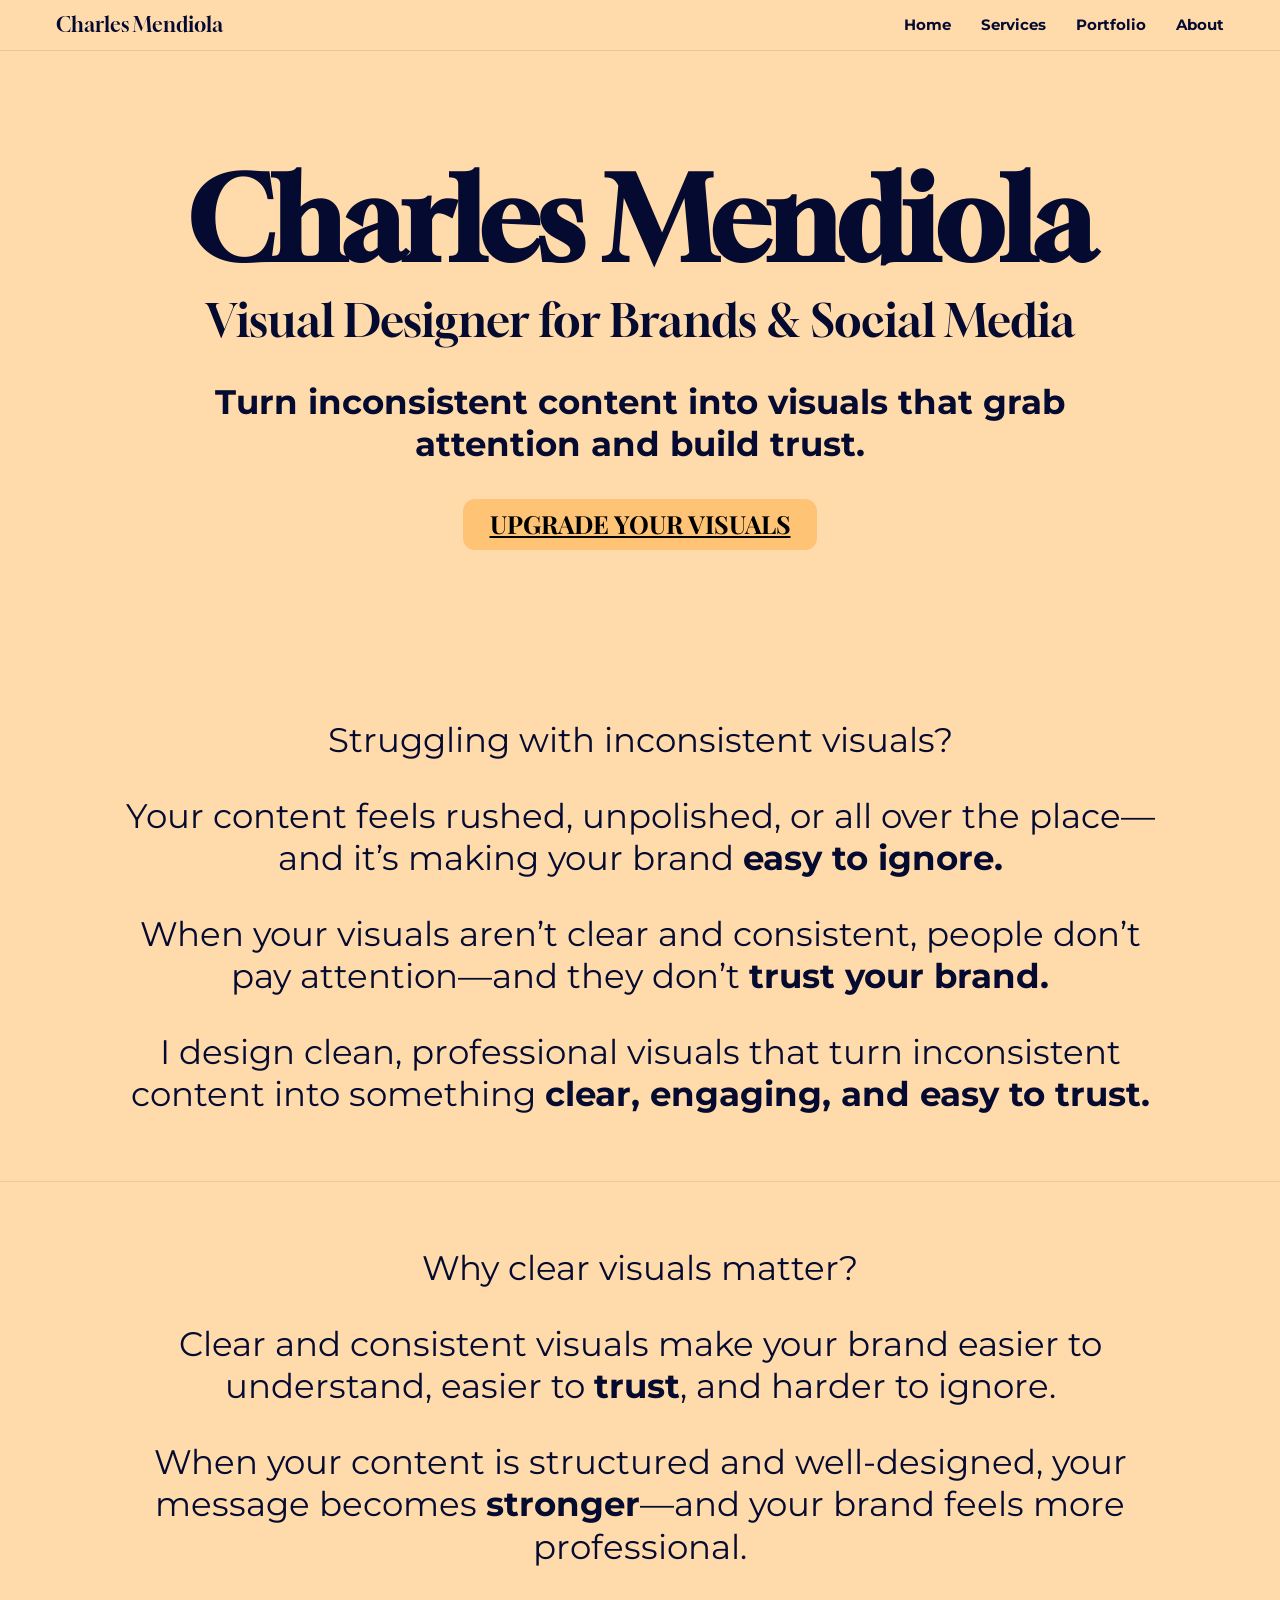
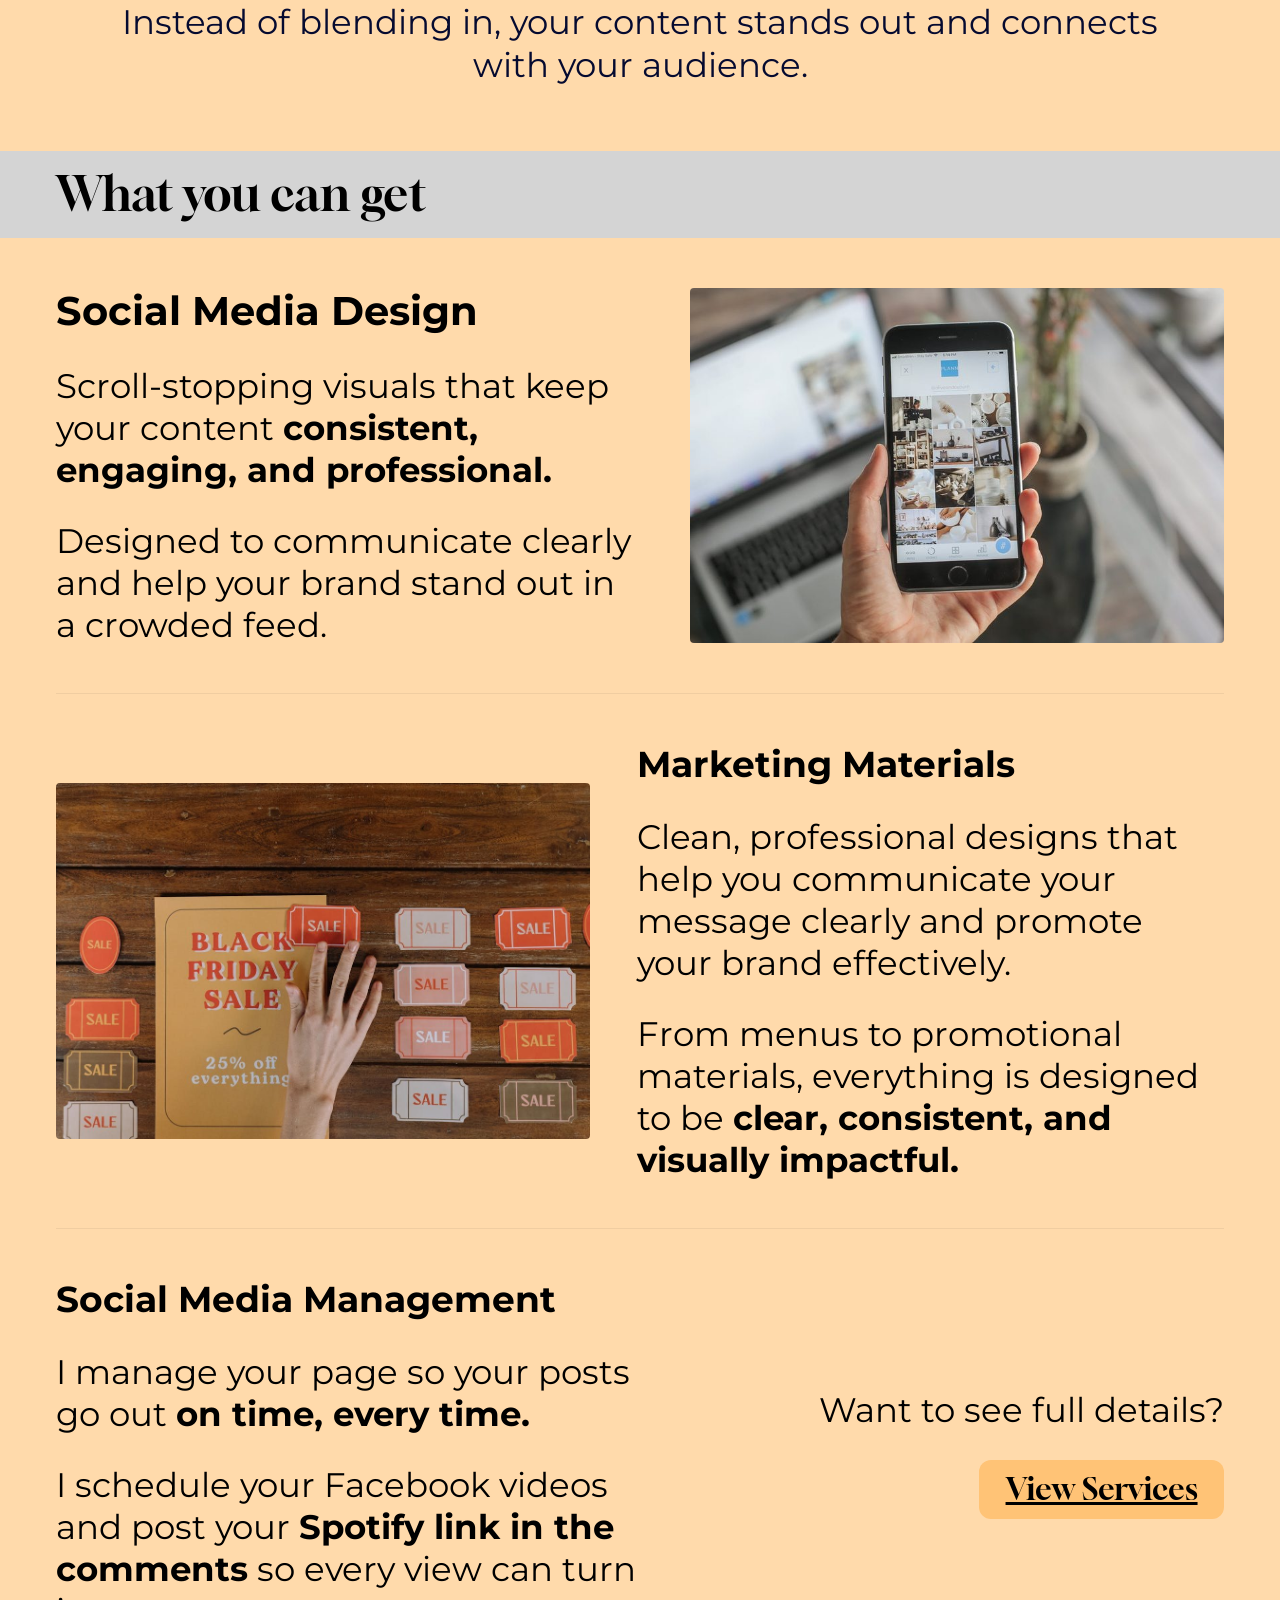
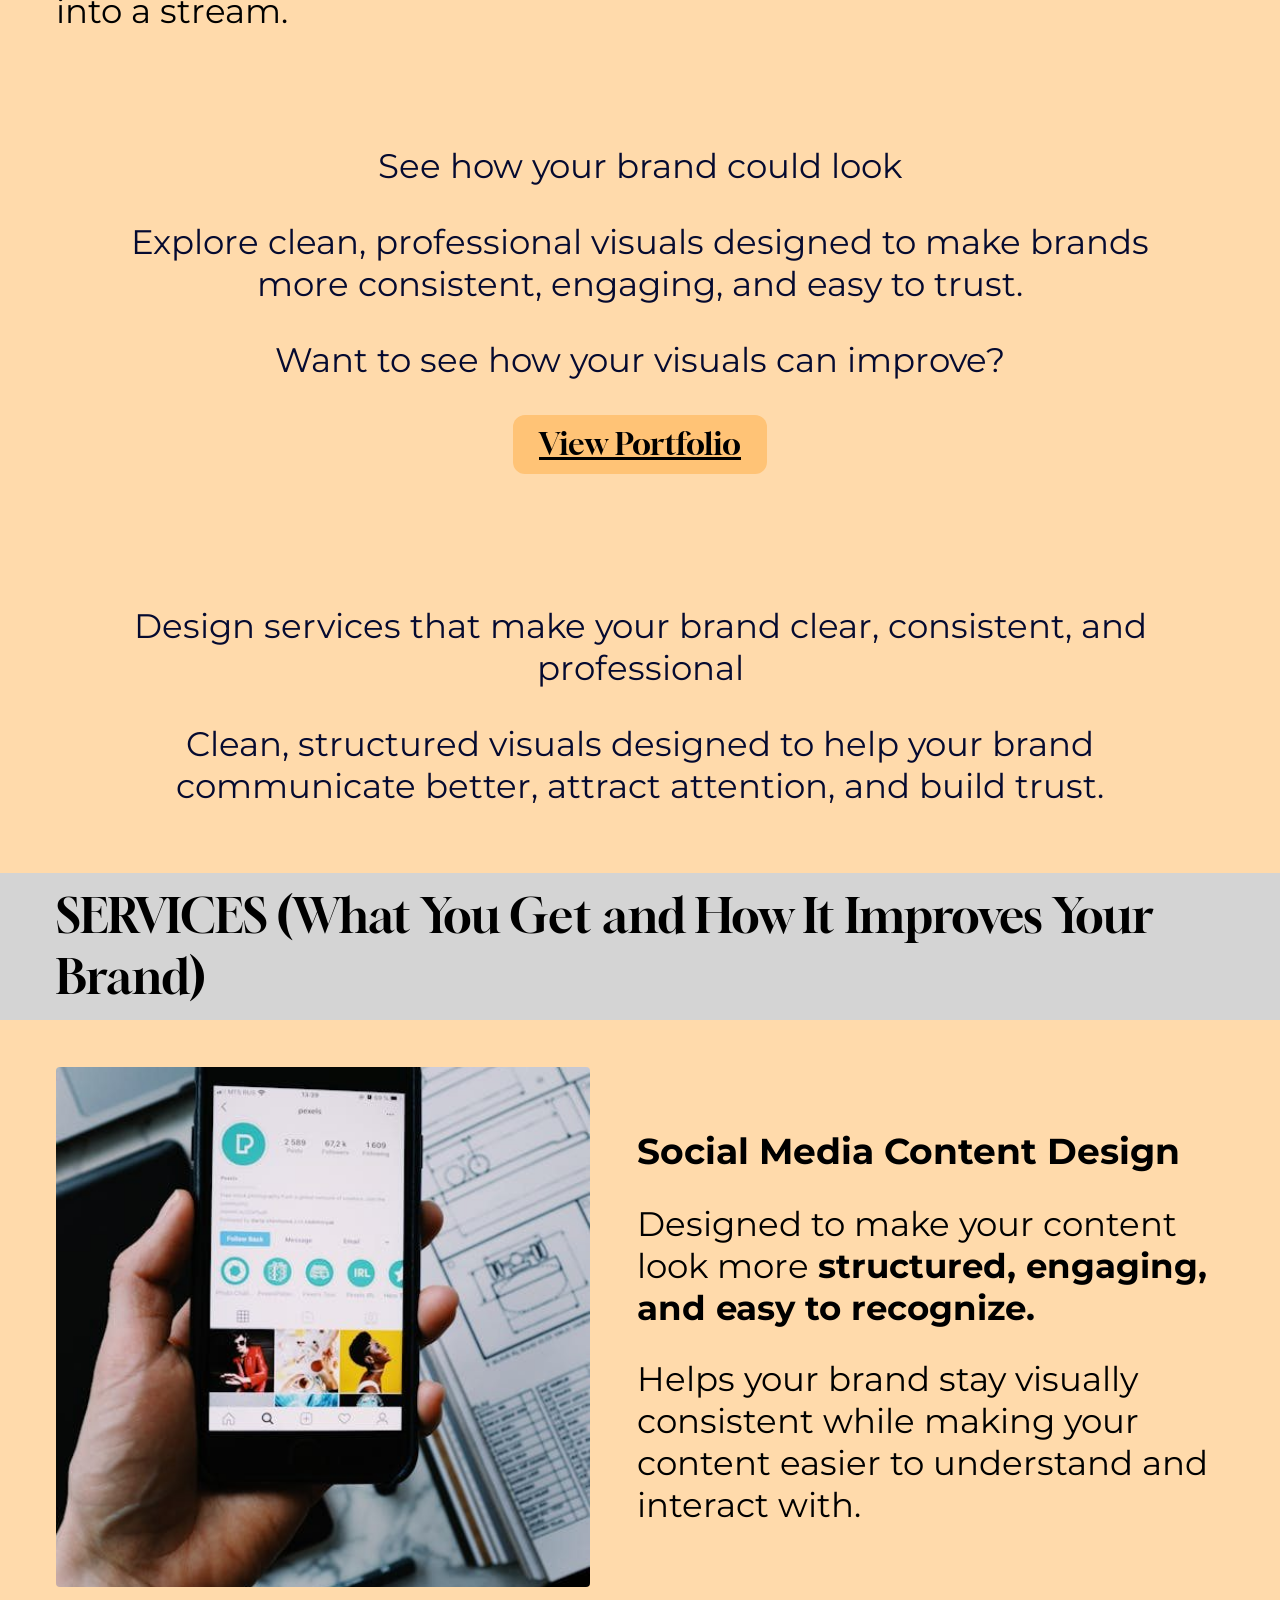
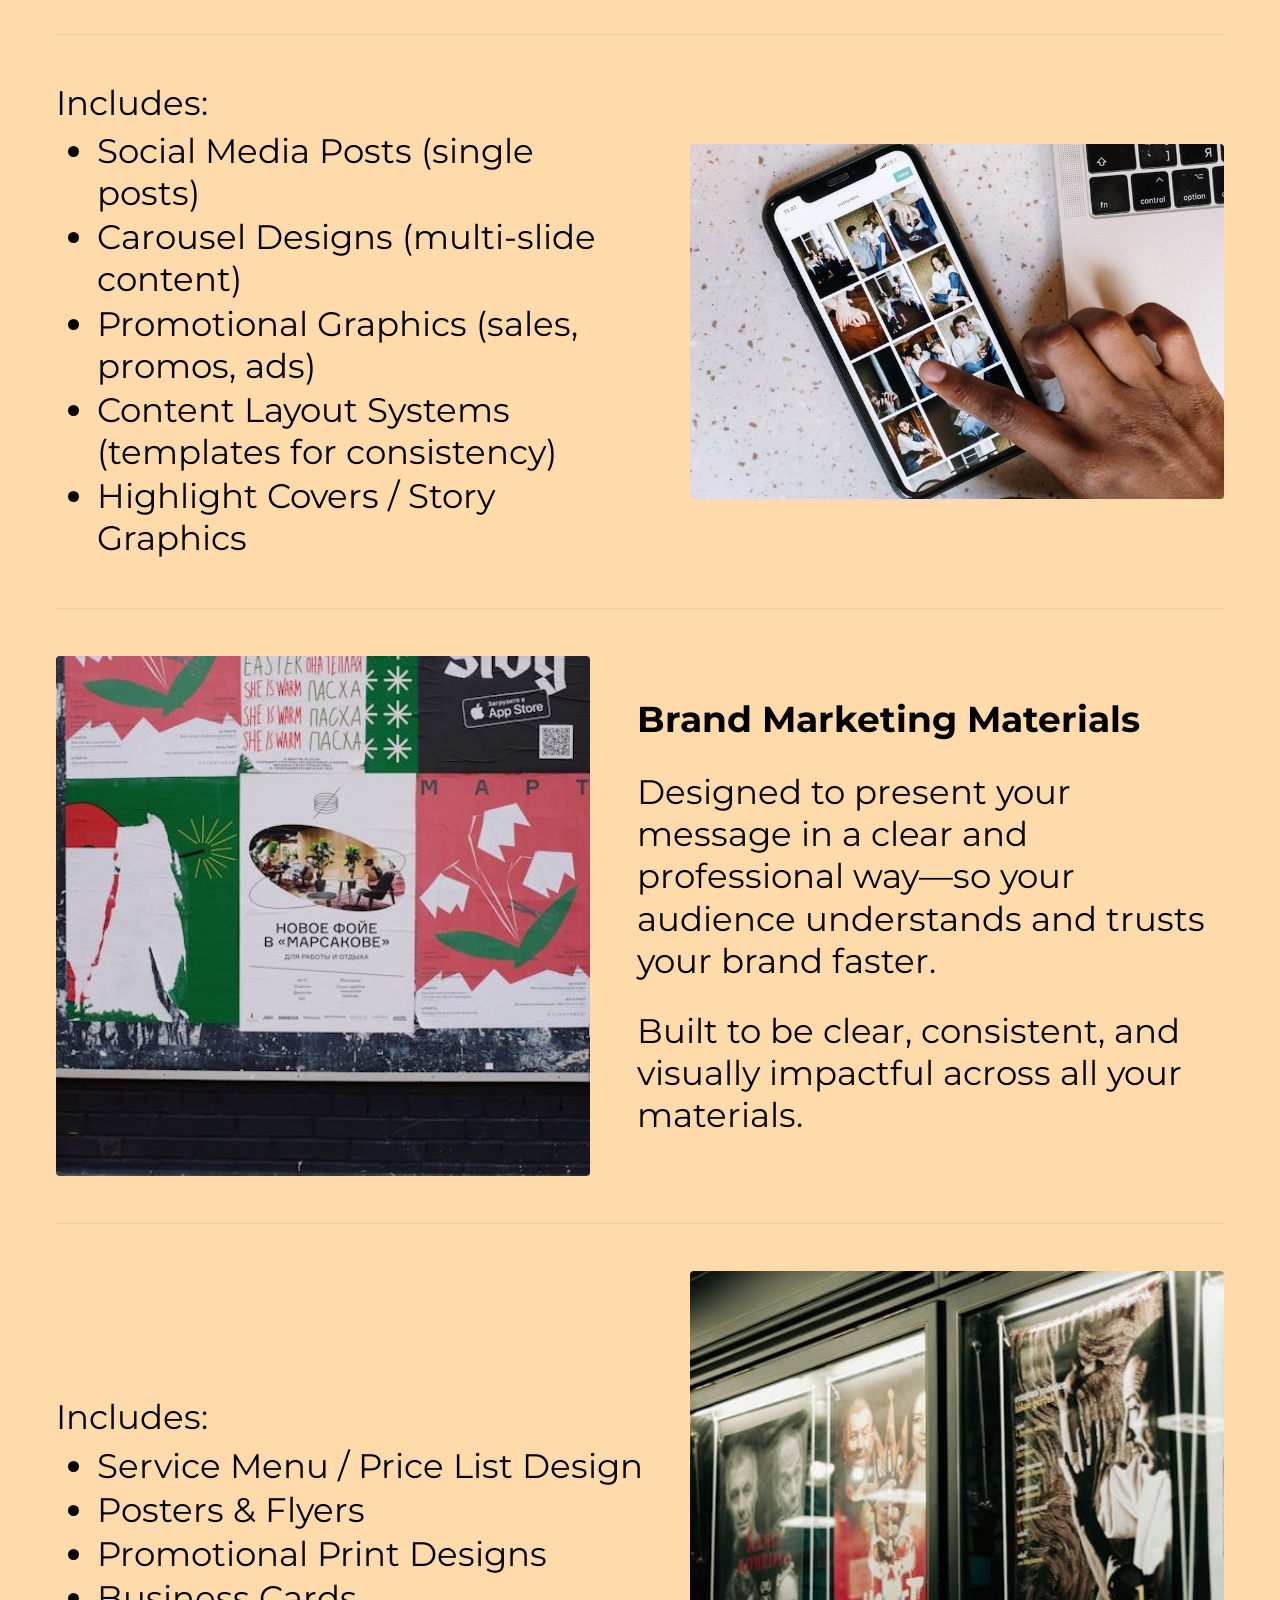
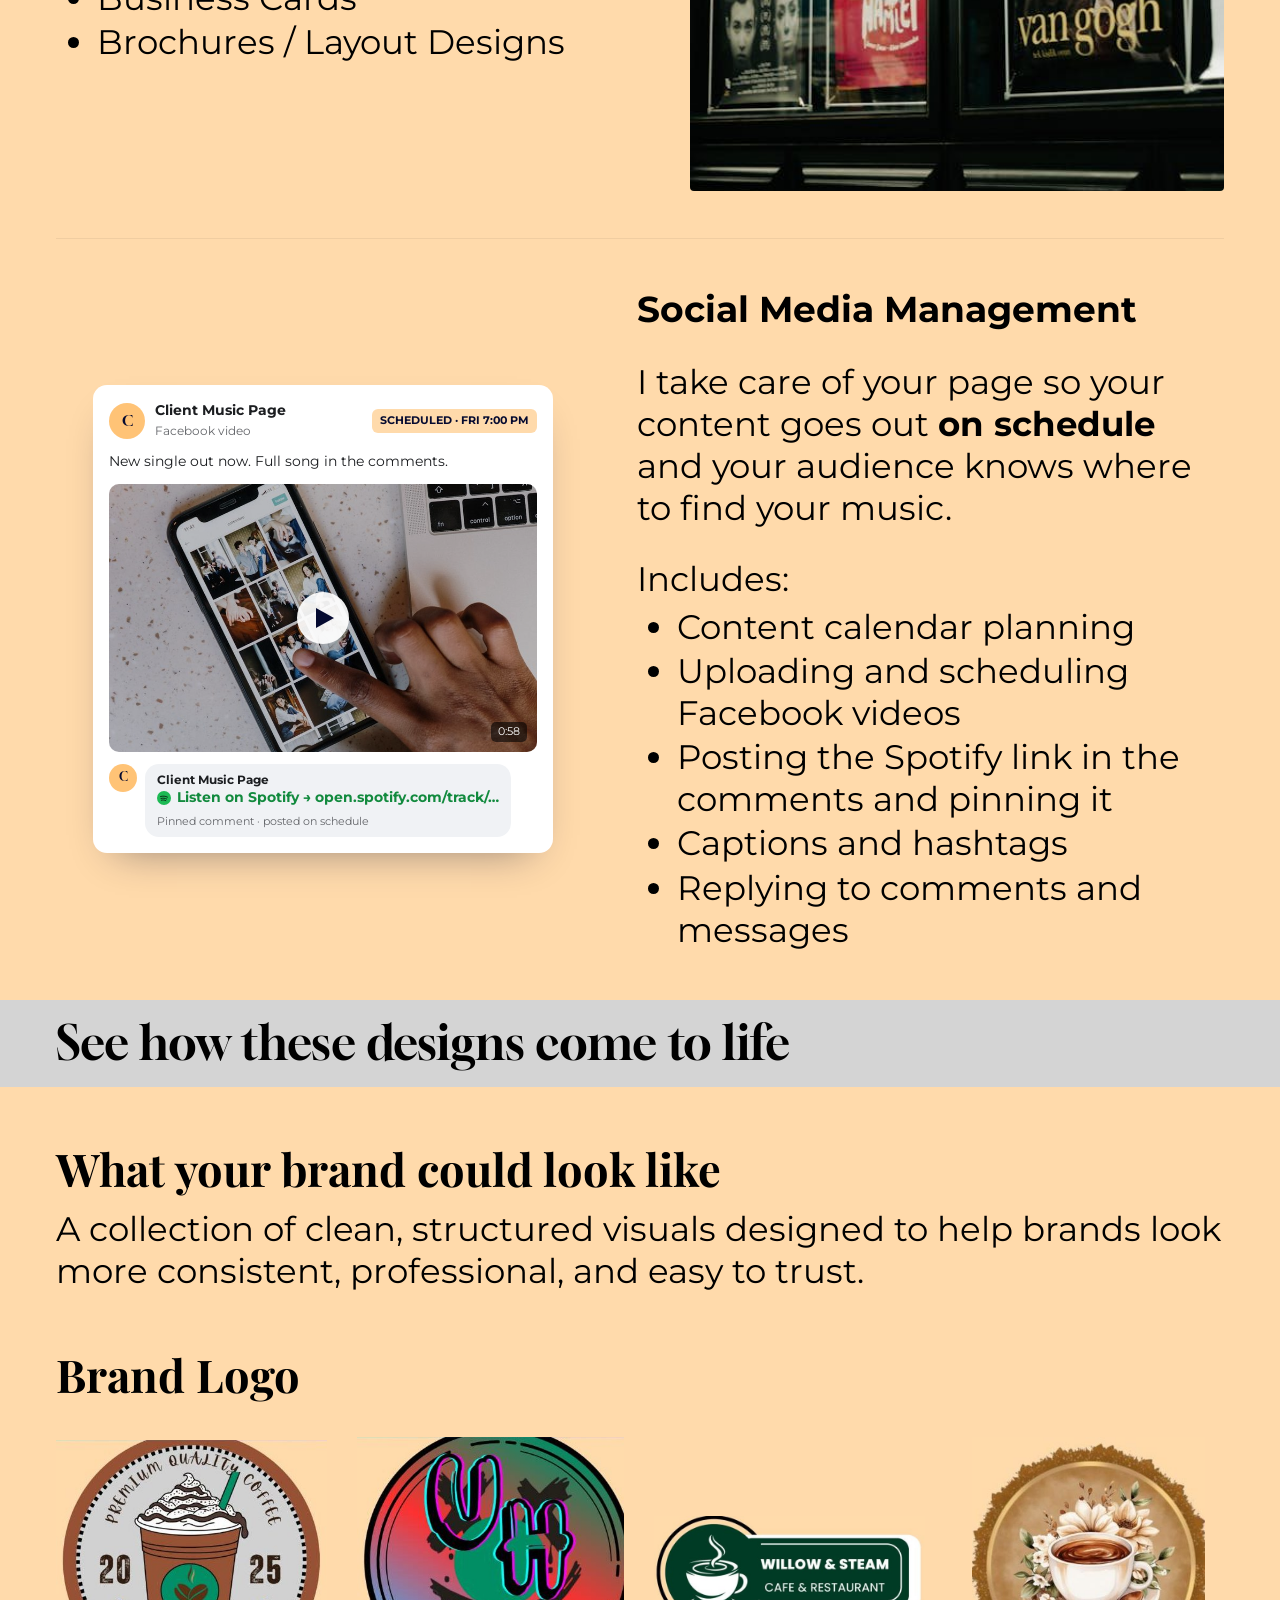
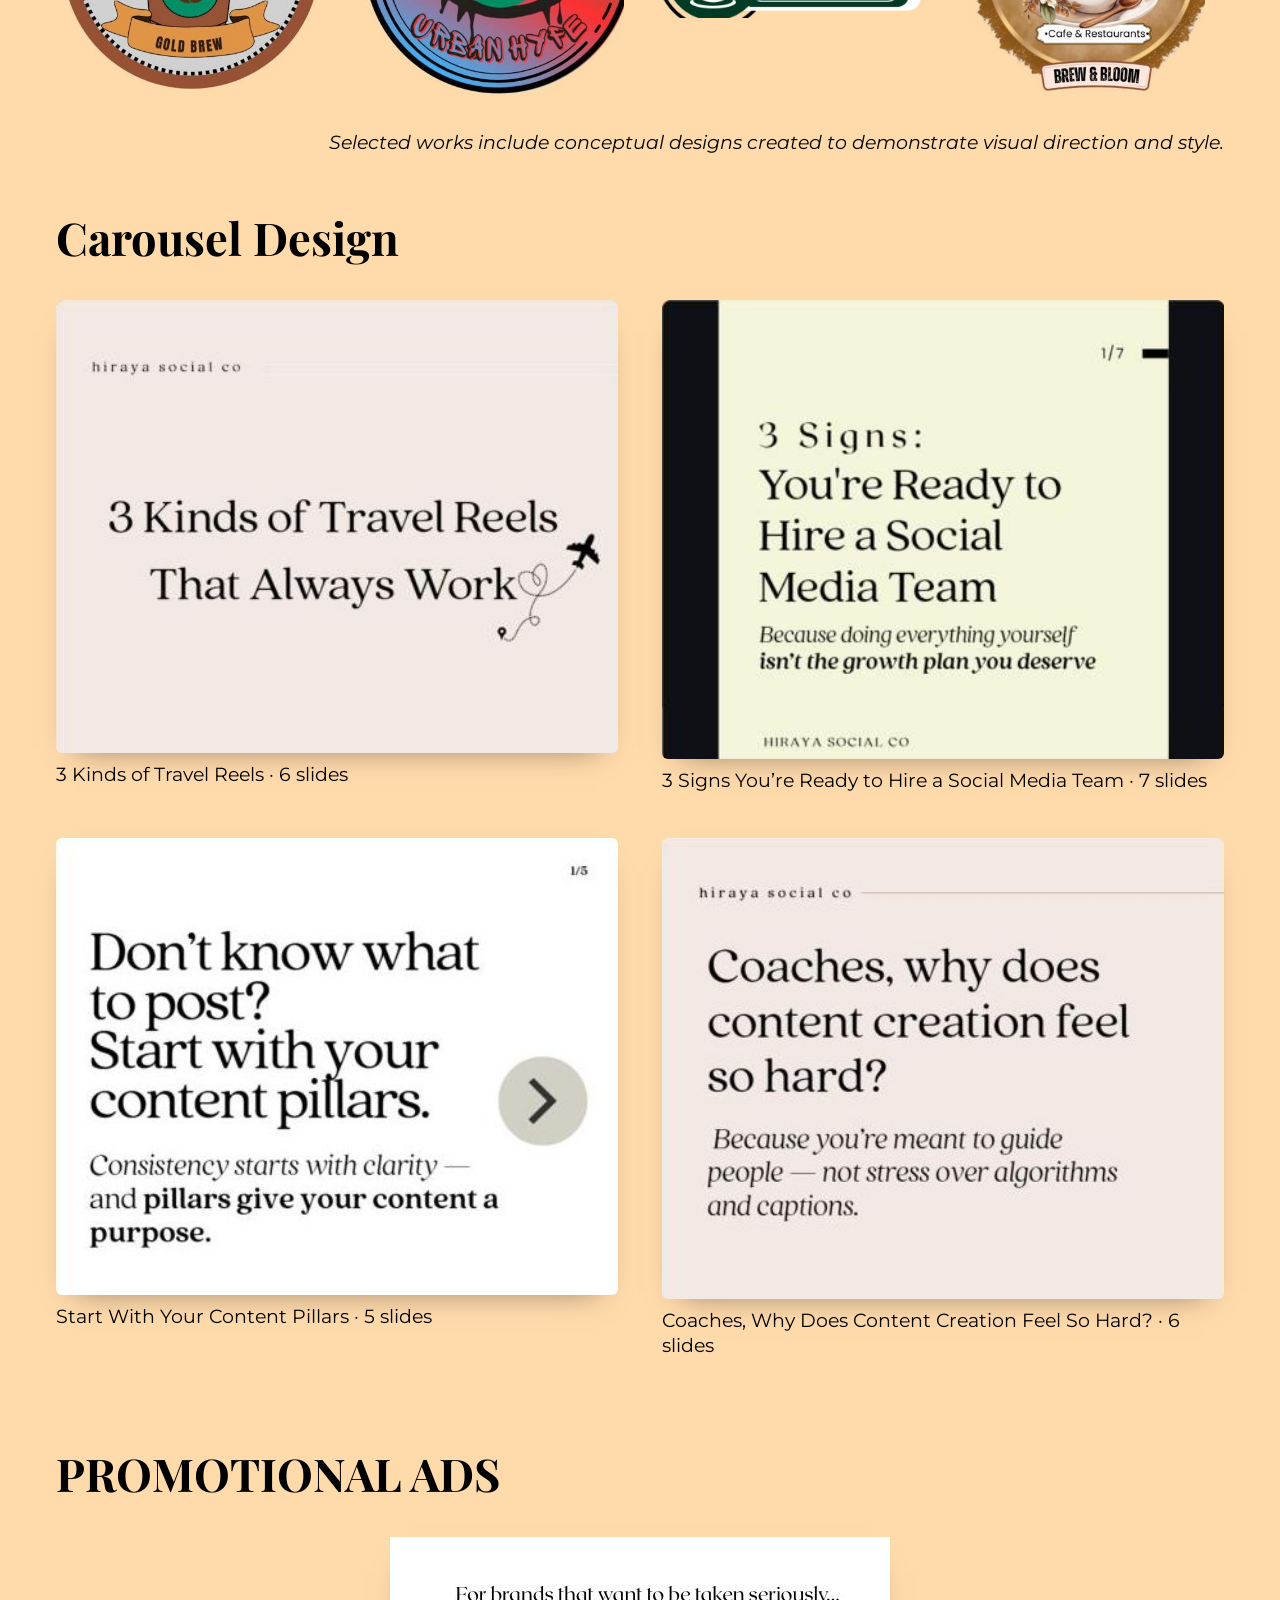
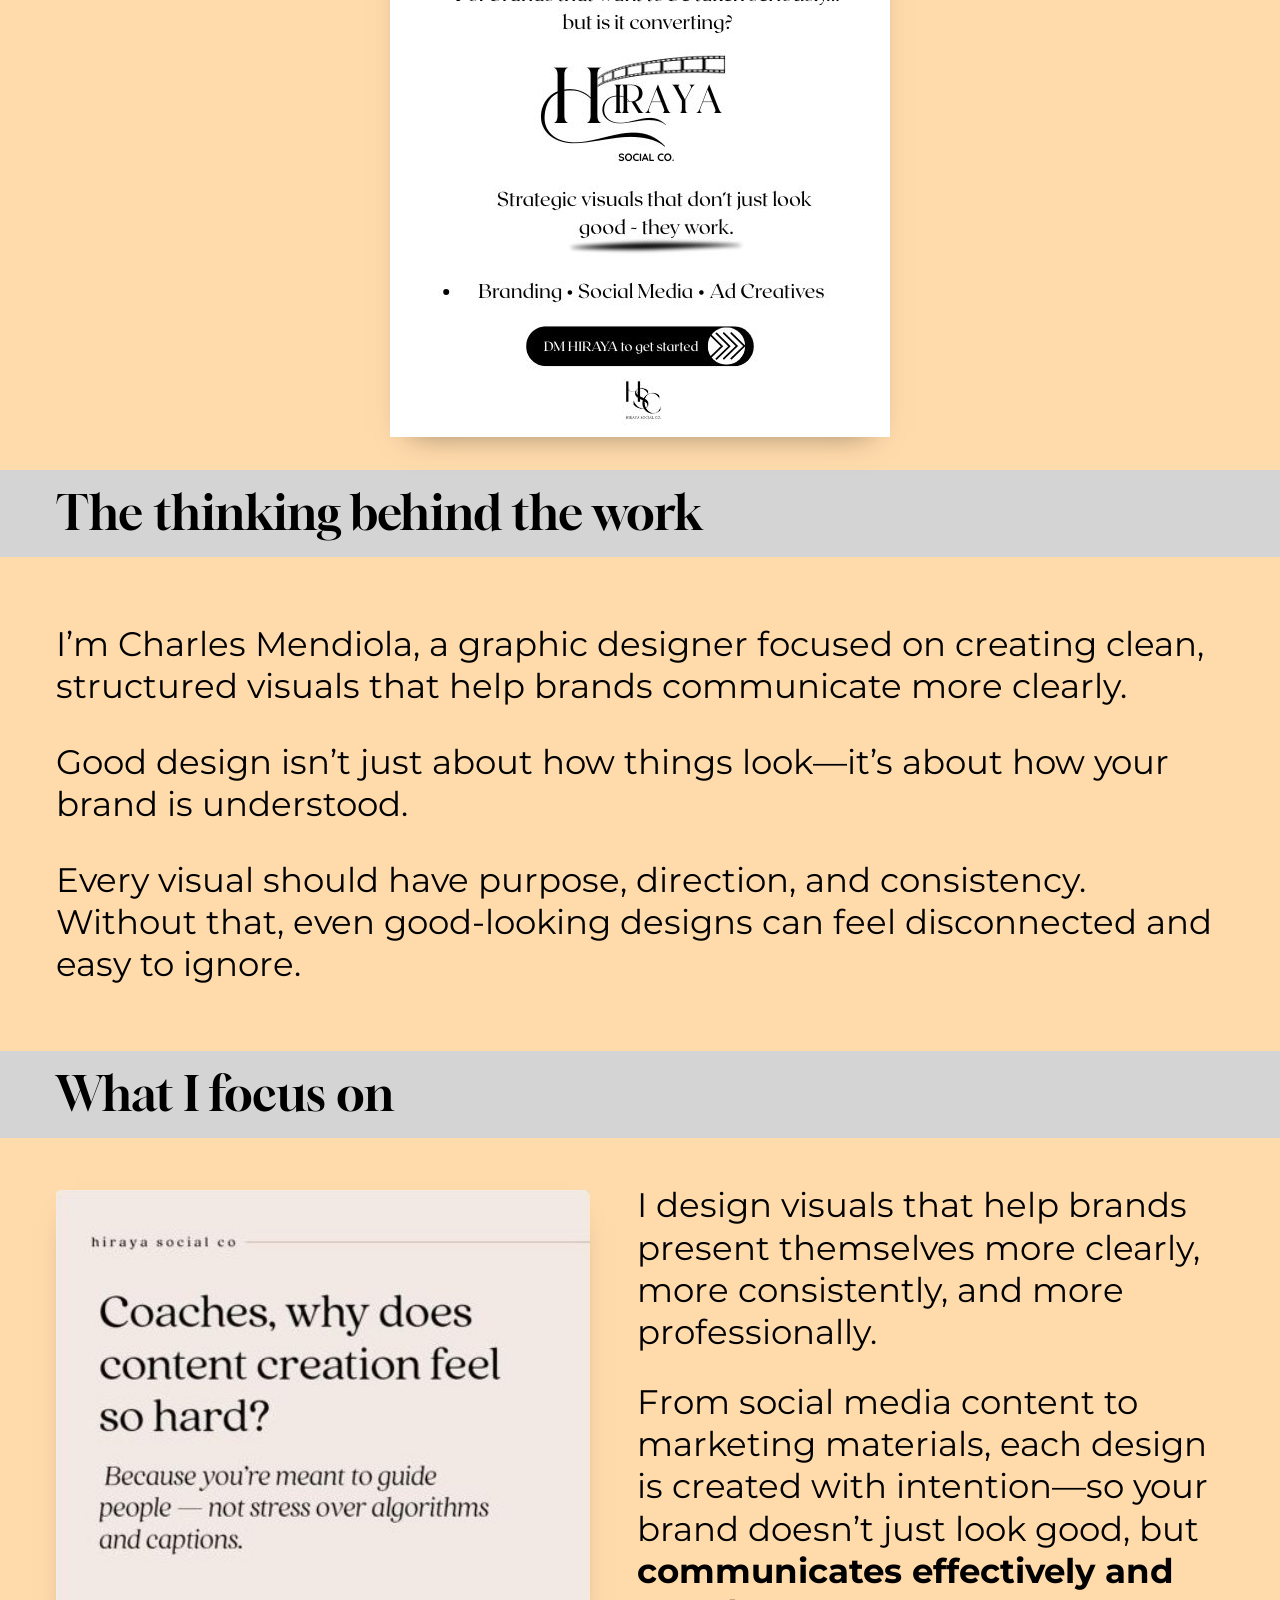
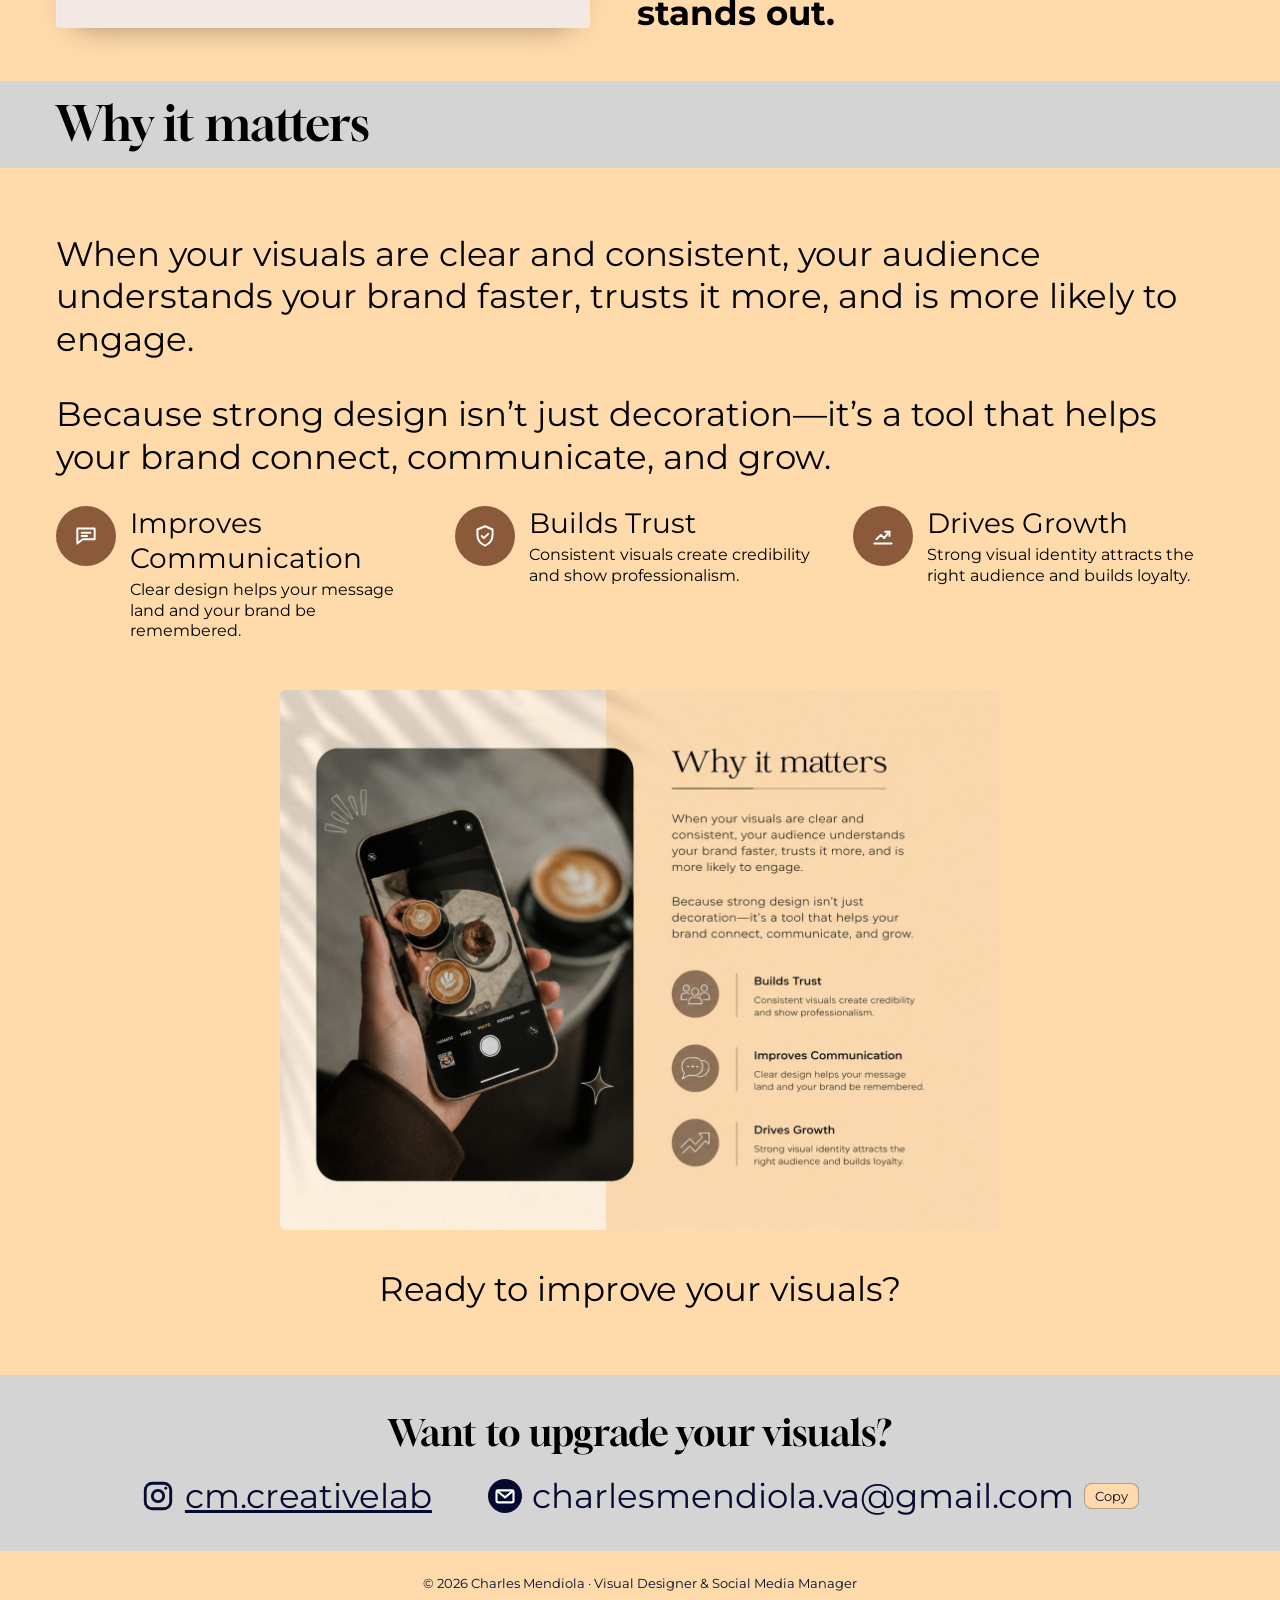
==== index.html @ 2da13fa2 "Create index.html" ====
<!doctype html>
<html lang="en">
<head>
<meta charset="utf-8">
<meta name="viewport" content="width=device-width, initial-scale=1, viewport-fit=cover">
<title>Charles Mendiola | Visual Designer & Social Media Manager</title>
<meta name="description" content="Charles Mendiola is a visual designer and social media manager. Social media designs, logos, carousels, marketing materials, and Facebook page management for brands.">
<meta name="author" content="Charles Mendiola">
<meta name="robots" content="index, follow">
<meta property="og:type" content="website">
<meta property="og:title" content="Charles Mendiola | Visual Designer & Social Media Manager">
<meta property="og:description" content="Turn inconsistent content into visuals that grab attention and build trust.">
<meta property="og:image" content="img/why-it-matters.jpg">
<script type="application/ld+json">{"@context":"https://schema.org","@type":"Person","name":"Charles Mendiola","jobTitle":"Visual Designer & Social Media Manager","sameAs":["https://www.instagram.com/cm.creativelab/"]}</script>
<style>body{margin:0}</style><link rel="preconnect" href="https://fonts.googleapis.com">
<link rel="preconnect" href="https://fonts.gstatic.com" crossorigin>
<link rel="stylesheet" href="https://fonts.googleapis.com/css2?family=Gloock&family=Montserrat:ital,wght@0,400;0,700;1,400&family=Playfair+Display:wght@700&display=swap">
<style>
/* Layout: mirrors the Canva site — peach pages, grey title bands, 1366px design scaled to the screen */
:root{
  --peach:#FFDAAB; --btn:#FFC376; --band:#D4D4D4; --navy:#050A30; --black:#000; --white:#fff; --brown:#8A5A3B;
  --f-display:"Gloock", "Catchy Mager", Georgia, serif;          /* stands in for Catchy Mager */
  --f-accent:"Playfair Display", "The Seasons", Georgia, serif;   /* stands in for The Seasons */
  --f-body:"Montserrat", "Segoe UI", Arial, sans-serif;
  /* 1 design unit = 1px at 1366px wide, scales down on smaller screens */
  --u:min(1px, calc(100vw / 1366));
  color-scheme:light;
}
*{box-sizing:border-box}
html{scroll-behavior:smooth}
body{background:var(--peach);color:var(--navy);font-family:var(--f-body);line-height:1.3;margin:0}
img{display:block;max-width:100%;height:auto}
p{margin:0}
a{color:inherit}

/* type scale taken from the Canva file */
.t-name{font-family:var(--f-display);font-weight:700;font-size:max(44px,calc(121.8 * var(--u)));line-height:1;letter-spacing:-.01em}
.t-sub{font-family:var(--f-display);font-size:max(21px,calc(48 * var(--u)))}
.t-body{font-size:max(17px,calc(36 * var(--u)));line-height:1.25}
.t-band{font-family:var(--f-display);font-size:max(26px,calc(49.7 * var(--u)));font-weight:400}
.t-card{font-weight:700;font-size:max(22px,calc(42.7 * var(--u)))}
.t-card2{font-weight:700;font-size:max(21px,calc(38.7 * var(--u)))}
.t-seasons{font-family:var(--f-accent);font-weight:700;font-size:max(24px,calc(48.25 * var(--u)))}
.t-note{font-size:max(14px,calc(20 * var(--u)));font-style:italic}
.t-small{font-size:max(14px,calc(16.9 * var(--u)))}
b,strong{font-weight:700}

.wrap{max-width:1366px;margin:0 auto;padding-left:max(16px,env(safe-area-inset-left,0px),calc(60 * var(--u)));padding-right:max(16px,env(safe-area-inset-right,0px),calc(60 * var(--u)))}
.page{padding-block:max(36px,calc(70 * var(--u)))}
.page + .page{border-top:1px solid rgba(5,10,48,.08)}
.center{text-align:center}
.stack{display:flex;flex-direction:column;gap:max(18px,calc(36 * var(--u)))}

/* nav */
.nav{position:sticky;top:env(safe-area-inset-top,0px);z-index:5;background:var(--peach);border-bottom:1px solid rgba(5,10,48,.1)}
body::before{content:"";position:fixed;inset:0 0 auto;height:env(safe-area-inset-top,0px);z-index:10;background:var(--peach)}
.nav .wrap{display:flex;justify-content:space-between;align-items:center;gap:12px;padding-block:12px;flex-wrap:wrap}
.nav .brand{font-family:var(--f-display);font-size:20px;text-decoration:none}
.nav ul{display:flex;gap:max(14px,calc(32 * var(--u)));list-style:none;margin:0;padding:0;flex-wrap:wrap}
.nav ul a{text-decoration:none;font-size:15px;font-weight:700}
.nav ul a:hover,.nav ul a:focus-visible{text-decoration:underline}

/* buttons */
.btn{display:inline-block;background:var(--btn);color:var(--black);text-decoration:underline;border-radius:12px;padding:max(8px,calc(10 * var(--u))) max(20px,calc(28 * var(--u)));transition:transform .15s}
.btn:hover{transform:translateY(-2px)}
.btn:focus-visible{outline:3px solid var(--navy);outline-offset:3px}
.btn-hero{font-family:var(--f-accent);font-weight:700;text-transform:uppercase;font-size:max(15px,calc(26.7 * var(--u)))}
.btn-cta{font-family:var(--f-display);font-size:max(18px,calc(33.3 * var(--u)))}

/* hero */
.hero{padding-block:max(56px,calc(120 * var(--u))) max(56px,calc(110 * var(--u)))}
.hero .stack{gap:max(10px,calc(14 * var(--u)));align-items:center}
.hero .t-body{margin-top:max(10px,calc(20 * var(--u)))}
.hero .btn{margin-top:max(12px,calc(22 * var(--u)))}

/* grey title band */
.band{background:var(--band);color:var(--black);padding-block:max(10px,calc(14 * var(--u)))}

/* two-column blocks */
.split{display:grid;grid-template-columns:1.1fr 1fr;gap:max(22px,calc(50 * var(--u)));align-items:center;padding-block:max(28px,calc(50 * var(--u)))}
.split.rev{grid-template-columns:1fr 1.1fr}
.split > *{min-width:0}
.split .stack{gap:max(14px,calc(30 * var(--u)))}
.split img{width:100%;object-fit:cover;border-radius:4px}
.split + .split{border-top:1px solid rgba(0,0,0,.06)}
.black{color:var(--black)}

ul.inc{margin:6px 0 0;padding-left:1.2em}
ul.inc li{margin-block:2px}

/* Facebook scheduled-post mock (social media management) */
.post{background:var(--white);border-radius:14px;padding:16px;display:flex;flex-direction:column;gap:12px;box-shadow:0 18px 40px -22px rgba(5,10,48,.45);max-width:460px;width:100%;justify-self:center;color:#1c1e21;font-size:14px;line-height:1.4}
.post-top{display:flex;align-items:center;gap:10px}
.av{width:36px;height:36px;border-radius:50%;background:var(--btn);flex:none;display:grid;place-items:center;font-family:var(--f-display);font-size:15px;color:var(--navy)}
.post-top b{display:block;font-size:14px}
.post-top small{color:#65676b;font-size:12px}
.sched{margin-left:auto;font-size:11px;font-weight:700;background:var(--peach);color:var(--navy);padding:4px 8px;border-radius:6px;white-space:nowrap}
.vid{aspect-ratio:16/10;max-width:100%;border-radius:10px;background:#111 center/cover url("img/photo-phone-grid.jpg");display:grid;place-items:center;position:relative}
.vid::after{content:"";position:absolute;inset:0;background:rgba(0,0,0,.25);border-radius:10px}
.play{position:relative;z-index:1;width:52px;height:52px;border-radius:50%;background:rgba(255,255,255,.92);display:grid;place-items:center}
.play svg{margin-left:4px}
.dur{position:absolute;z-index:1;right:10px;bottom:10px;font-size:11px;color:#fff;background:rgba(0,0,0,.6);padding:2px 7px;border-radius:5px}
.cmt{display:flex;gap:8px;align-items:flex-start}
.cmt .av{width:28px;height:28px;font-size:12px}
.bub{background:#f0f2f5;border-radius:14px;padding:8px 12px;min-width:0}
.bub b{display:block;font-size:12px}
.spot{display:inline-flex;align-items:center;gap:6px;color:#128a3e;font-weight:700;word-break:break-word}
.pin{font-size:11px;color:#65676b;margin-top:3px}

/* portfolio */
.sub-head{padding-top:max(30px,calc(56 * var(--u)))}
.logos{display:grid;grid-template-columns:repeat(4,1fr);gap:max(14px,calc(30 * var(--u)));align-items:center;padding-block:max(20px,calc(36 * var(--u)))}
.logos figure{margin:0;display:flex;justify-content:center}
.logos img{max-height:260px;width:auto;object-fit:contain}
.logos .wide img{max-height:150px}
.carousels{display:grid;grid-template-columns:repeat(2,1fr);gap:max(16px,calc(48 * var(--u)));padding-block:max(20px,calc(36 * var(--u)))}
.carousels figure{margin:0;display:flex;flex-direction:column;gap:10px}
.carousels img{width:100%;border-radius:6px;box-shadow:0 14px 30px -20px rgba(0,0,0,.5)}
.carousels figcaption{font-size:max(14px,calc(20 * var(--u)));color:var(--black)}
.ad{display:flex;justify-content:center;padding-block:max(20px,calc(36 * var(--u)))}
.ad img{width:min(500px,100%);box-shadow:0 14px 30px -20px rgba(0,0,0,.5)}

/* why it matters */
.benefits{display:grid;grid-template-columns:repeat(3,1fr);gap:max(16px,calc(30 * var(--u)));padding-block:max(20px,calc(30 * var(--u)))}
.benefit{display:flex;gap:14px;align-items:flex-start}
.benefit > div{min-width:0}
.ic{flex:none;width:max(46px,calc(64 * var(--u)));height:max(46px,calc(64 * var(--u)));border-radius:50%;background:var(--brown);display:grid;place-items:center}
.benefit .t-body{font-size:max(18px,calc(30 * var(--u)));margin-bottom:4px}

/* contact band */
.contact{background:var(--band);color:var(--navy);padding-block:max(26px,calc(36 * var(--u)))}
.contact .stack{align-items:center;gap:max(14px,calc(20 * var(--u)))}
.contact .t-cta{font-family:var(--f-display);font-size:max(24px,calc(39 * var(--u)));color:var(--black)}
.links{display:flex;gap:max(16px,calc(60 * var(--u)));flex-wrap:wrap;justify-content:center}
.lk{display:flex;align-items:center;gap:10px;min-width:0}
.lk span{word-break:break-all}
.copy{font:inherit;font-size:13px;border:1px solid rgba(5,10,48,.3);background:var(--peach);color:var(--navy);border-radius:8px;padding:4px 10px;cursor:pointer}
.copy:focus-visible{outline:2px solid var(--navy)}
footer{padding-block:24px;text-align:center;font-size:13px}

@media (max-width:820px){
  .split,.split.rev{grid-template-columns:1fr}
  .split.rev > .media{order:-1}
  .split > .media-after{order:2}
  .logos{grid-template-columns:repeat(2,1fr)}
  .benefits{grid-template-columns:1fr}
}
@media (max-width:520px){
  .carousels{grid-template-columns:1fr}
  .nav ul a{font-size:14px}
}
@media (prefers-reduced-motion:reduce){html{scroll-behavior:auto}.btn{transition:none}}
</style>
</head>
<body>

<nav class="nav" aria-label="Main">
  <div class="wrap">
    <a class="brand" href="#home">Charles Mendiola</a>
    <ul>
      <li><a href="#home">Home</a></li>
      <li><a href="#services">Services</a></li>
      <li><a href="#portfolio">Portfolio</a></li>
      <li><a href="#about">About</a></li>
    </ul>
  </div>
</nav>

<!-- PAGE 1 · HOME -->
<main>
<section id="home">
  <div class="wrap hero center">
    <div class="stack">
      <h1 class="t-name" style="margin:0">Charles Mendiola</h1>
      <p class="t-sub">Visual Designer for Brands &amp; Social Media</p>
      <p class="t-body"><b>Turn inconsistent content into visuals that grab<br> attention and build trust.</b></p>
      <a class="btn btn-hero" href="#contact">Upgrade your visuals</a>
    </div>
  </div>

  <div class="wrap page center">
    <div class="stack">
      <p class="t-body">Struggling with inconsistent visuals?</p>
      <p class="t-body">Your content feels rushed, unpolished, or all over the place—<br> and it’s making your brand <b>easy to ignore.</b></p>
      <p class="t-body">When your visuals aren’t clear and consistent, people don’t<br> pay attention—and they don’t <b>trust your brand.</b></p>
      <p class="t-body">I design clean, professional visuals that turn inconsistent<br> content into something <b>clear, engaging, and easy to trust.</b></p>
    </div>
  </div>

  <div class="wrap page center">
    <div class="stack">
      <p class="t-body">Why clear visuals matter?</p>
      <p class="t-body">Clear and consistent visuals make your brand easier to<br> understand, easier to <b>trust</b>, and harder to ignore.</p>
      <p class="t-body">When your content is structured and well-designed, your<br> message becomes <b>stronger</b>—and your brand feels more<br> professional.</p>
      <p class="t-body">Instead of blending in, your content stands out and connects<br> with your audience.</p>
    </div>
  </div>

  <div class="band"><div class="wrap"><h2 class="t-band" style="margin:0">What you can get</h2></div></div>
  <div class="wrap">
    <div class="split black">
      <div class="stack">
        <h3 class="t-card" style="margin:0">Social Media Design</h3>
        <p class="t-body">Scroll-stopping visuals that keep your content <b>consistent, engaging, and professional.</b></p>
        <p class="t-body">Designed to communicate clearly and help your brand stand out in a crowded feed.</p>
      </div>
      <div class="media"><img src="img/photo-phone-feed.jpg" alt="Hand holding a phone showing an Instagram feed" width="800" height="533"></div>
    </div>
    <div class="split rev black">
      <div class="media"><img src="img/photo-black-friday.jpg" alt="Black Friday sale signs on a wooden table" width="1125" height="750"></div>
      <div class="stack">
        <h3 class="t-card2" style="margin:0">Marketing Materials</h3>
        <p class="t-body">Clean, professional designs that help you communicate your message clearly and promote your brand effectively.</p>
        <p class="t-body">From menus to promotional materials, everything is designed to be <b>clear, consistent, and visually impactful.</b></p>
      </div>
    </div>
    <div class="split black">
      <div class="stack">
        <h3 class="t-card2" style="margin:0">Social Media Management</h3>
        <p class="t-body">I manage your page so your posts go out <b>on time, every time.</b></p>
        <p class="t-body">I schedule your Facebook videos and post your <b>Spotify link in the comments</b> so every view can turn into a stream.</p>
      </div>
      <div class="center stack" style="align-items:flex-end">
        <p class="t-body">Want to see full details?</p>
        <a class="btn btn-cta" href="#services">View Services</a>
      </div>
    </div>
  </div>

  <div class="wrap page center">
    <div class="stack" style="align-items:center">
      <p class="t-body">See how your brand could look</p>
      <p class="t-body">Explore clean, professional visuals designed to make brands<br> more consistent, engaging, and easy to trust.</p>
      <p class="t-body">Want to see how your visuals can improve?</p>
      <a class="btn btn-cta" href="#portfolio">View Portfolio</a>
    </div>
  </div>
</section>

<!-- PAGE 2 · SERVICES -->
<section id="services">
  <div class="wrap page center">
    <div class="stack">
      <p class="t-body">Design services that make your brand clear, consistent, and<br> professional</p>
      <p class="t-body">Clean, structured visuals designed to help your brand<br> communicate better, attract attention, and build trust.</p>
    </div>
  </div>

  <div class="band"><div class="wrap"><h2 class="t-band" style="margin:0">SERVICES (What You Get and How It Improves Your Brand)</h2></div></div>
  <div class="wrap black">
    <div class="split rev">
      <div class="media"><img src="img/photo-phone-app.jpg" alt="Phone showing a social media app next to design sketches" width="500" height="750" style="max-height:520px"></div>
      <div class="stack">
        <h3 class="t-card2" style="margin:0">Social Media Content Design</h3>
        <p class="t-body">Designed to make your content look more <b>structured, engaging, and easy to recognize.</b></p>
        <p class="t-body">Helps your brand stay visually consistent while making your content easier to understand and interact with.</p>
      </div>
    </div>
    <div class="split">
      <div class="t-body">
        Includes:
        <ul class="inc">
          <li>Social Media Posts (single posts)</li>
          <li>Carousel Designs (multi-slide content)</li>
          <li>Promotional Graphics (sales, promos, ads)</li>
          <li>Content Layout Systems (templates for consistency)</li>
          <li>Highlight Covers / Story Graphics</li>
        </ul>
      </div>
      <div class="media media-after"><img src="img/photo-phone-grid.jpg" alt="Finger scrolling a photo grid on a phone" width="800" height="533"></div>
    </div>

    <div class="split rev">
      <div class="media"><img src="img/photo-posters.jpg" alt="Colorful posters on a street wall" width="501" height="750" style="max-height:520px"></div>
      <div class="stack">
        <h3 class="t-card2" style="margin:0">Brand Marketing Materials</h3>
        <p class="t-body">Designed to present your message in a clear and professional way—so your audience understands and trusts your brand faster.</p>
        <p class="t-body">Built to be clear, consistent, and visually impactful across all your materials.</p>
      </div>
    </div>
    <div class="split">
      <div class="t-body">
        Includes:
        <ul class="inc">
          <li>Service Menu / Price List Design</li>
          <li>Posters &amp; Flyers</li>
          <li>Promotional Print Designs</li>
          <li>Business Cards</li>
          <li>Brochures / Layout Designs</li>
        </ul>
      </div>
      <div class="media media-after"><img src="img/photo-cinema.jpg" alt="Framed movie posters on a dark wall" width="500" height="750" style="max-height:520px"></div>
    </div>

    <div class="split rev">
      <div class="post media" aria-label="Example of a scheduled Facebook video with the Spotify link pinned in the comments">
        <div class="post-top">
          <div class="av">C</div>
          <div><b>Client Music Page</b><small>Facebook video</small></div>
          <span class="sched">SCHEDULED · FRI 7:00 PM</span>
        </div>
        <p>New single out now. Full song in the comments.</p>
        <div class="vid">
          <div class="play"><svg width="18" height="20" viewBox="0 0 18 20" aria-hidden="true"><path d="M0 0L18 10L0 20Z" fill="#050A30"/></svg></div>
          <span class="dur">0:58</span>
        </div>
        <div class="cmt">
          <div class="av">C</div>
          <div class="bub">
            <b>Client Music Page</b>
            <span class="spot"><svg width="14" height="14" viewBox="0 0 24 24" aria-hidden="true"><circle cx="12" cy="12" r="12" fill="#1DB954"/><path d="M6 9.5c4-1.2 8.5-.9 12 1M6.8 12.8c3.3-.9 6.9-.6 9.8.9M7.5 15.8c2.6-.7 5.3-.5 7.6.7" stroke="#0b2a17" stroke-width="1.6" fill="none" stroke-linecap="round"/></svg>Listen on Spotify → open.spotify.com/track/…</span>
            <div class="pin">Pinned comment · posted on schedule</div>
          </div>
        </div>
      </div>
      <div class="stack">
        <h3 class="t-card2" style="margin:0">Social Media Management</h3>
        <p class="t-body">I take care of your page so your content goes out <b>on schedule</b> and your audience knows where to find your music.</p>
        <div class="t-body">
          Includes:
          <ul class="inc">
            <li>Content calendar planning</li>
            <li>Uploading and scheduling Facebook videos</li>
            <li>Posting the Spotify link in the comments and pinning it</li>
            <li>Captions and hashtags</li>
            <li>Replying to comments and messages</li>
          </ul>
        </div>
      </div>
    </div>
  </div>
</section>

<!-- PAGE 3 · PORTFOLIO -->
<section id="portfolio">
  <div class="band"><div class="wrap"><h2 class="t-band" style="margin:0">See how these designs come to life</h2></div></div>
  <div class="wrap black">
    <div class="sub-head stack" style="gap:10px">
      <h3 class="t-seasons" style="margin:0">What your brand could look like</h3>
      <p class="t-body">A collection of clean, structured visuals designed to help brands look more consistent, professional, and easy to trust.</p>
    </div>

    <h3 class="t-seasons sub-head" style="margin:0">Brand Logo</h3>
    <div class="logos">
      <figure><img src="img/logo-gold-brew.jpg" alt="Gold Brew coffee logo" width="450" height="422" loading="lazy"></figure>
      <figure><img src="img/logo-urban-hype.jpg" alt="Urban Hype logo" width="420" height="410" loading="lazy"></figure>
      <figure class="wide"><img src="img/logo-willow-steam.jpg" alt="Willow &amp; Steam Cafe &amp; Restaurant logo" width="674" height="256" loading="lazy"></figure>
      <figure><img src="img/logo-brew-bloom.jpg" alt="Brew &amp; Bloom cafe logo" width="364" height="406" loading="lazy"></figure>
    </div>
    <p class="t-note" style="text-align:right">Selected works include conceptual designs created to demonstrate visual direction and style.</p>

    <h3 class="t-seasons sub-head" style="margin:0">Carousel Design</h3>
    <div class="carousels">
      <figure><img src="img/carousel-travel-reels.jpg" alt="Carousel cover: 3 Kinds of Travel Reels That Always Work" width="434" height="350" loading="lazy"><figcaption>3 Kinds of Travel Reels · 6 slides</figcaption></figure>
      <figure><img src="img/carousel-3-signs.jpg" alt="Carousel cover: 3 Signs You're Ready to Hire a Social Media Team" width="428" height="350" loading="lazy"><figcaption>3 Signs You’re Ready to Hire a Social Media Team · 7 slides</figcaption></figure>
      <figure><img src="img/carousel-content-pillars.jpg" alt="Carousel cover: Don't know what to post? Start with your content pillars" width="440" height="358" loading="lazy"><figcaption>Start With Your Content Pillars · 5 slides</figcaption></figure>
      <figure><img src="img/carousel-coaches.jpg" alt="Carousel cover: Coaches, why does content creation feel so hard?" width="436" height="358" loading="lazy"><figcaption>Coaches, Why Does Content Creation Feel So Hard? · 6 slides</figcaption></figure>
    </div>

    <h3 class="t-seasons sub-head" style="margin:0">PROMOTIONAL ADS</h3>
    <div class="ad"><img src="img/ad-hiraya.jpg" alt="Hiraya Social Co. ad: Strategic visuals that don't just look good, they work" width="500" height="500" loading="lazy"></div>
  </div>
</section>

<!-- PAGE 4 · ABOUT -->
<section id="about">
  <div class="band"><div class="wrap"><h2 class="t-band" style="margin:0">The thinking behind the work</h2></div></div>
  <div class="wrap page black">
    <div class="stack">
      <p class="t-body">I’m Charles Mendiola, a graphic designer focused on creating clean, structured visuals that help brands communicate more clearly.</p>
      <p class="t-body">Good design isn’t just about how things look—it’s about how your brand is understood.</p>
      <p class="t-body">Every visual should have purpose, direction, and consistency. Without that, even good-looking designs can feel disconnected and easy to ignore.</p>
    </div>
  </div>

  <div class="band"><div class="wrap"><h2 class="t-band" style="margin:0">What I focus on</h2></div></div>
  <div class="wrap black">
    <div class="split rev">
      <div class="media"><img src="img/carousel-coaches.jpg" alt="Coaches carousel design sample" width="436" height="358" loading="lazy" style="box-shadow:0 14px 30px -20px rgba(0,0,0,.5)"></div>
      <div class="stack">
        <p class="t-body">I design visuals that help brands present themselves more clearly, more consistently, and more professionally.</p>
        <p class="t-body">From social media content to marketing materials, each design is created with intention—so your brand doesn’t just look good, but <b>communicates effectively and stands out.</b></p>
      </div>
    </div>
  </div>

  <div class="band"><div class="wrap"><h2 class="t-band" style="margin:0">Why it matters</h2></div></div>
  <div class="wrap page black">
    <div class="stack">
      <p class="t-body">When your visuals are clear and consistent, your audience understands your brand faster, trusts it more, and is more likely to engage.</p>
      <p class="t-body">Because strong design isn’t just decoration—it’s a tool that helps your brand connect, communicate, and grow.</p>
    </div>
    <div class="benefits">
      <div class="benefit">
        <span class="ic"><svg width="26" height="26" viewBox="0 0 24 24" fill="none" stroke="#fff" stroke-width="1.8" stroke-linecap="round" stroke-linejoin="round" aria-hidden="true"><path d="M4 5h16v10H9l-5 4z"/><path d="M8 9h8M8 12h5"/></svg></span>
        <div><p class="t-body">Improves Communication</p><p class="t-small">Clear design helps your message land and your brand be remembered.</p></div>
      </div>
      <div class="benefit">
        <span class="ic"><svg width="26" height="26" viewBox="0 0 24 24" fill="none" stroke="#fff" stroke-width="1.8" stroke-linecap="round" stroke-linejoin="round" aria-hidden="true"><path d="M12 3l7 3v5c0 5-3 8-7 10-4-2-7-5-7-10V6z"/><path d="M9 12l2 2 4-4"/></svg></span>
        <div><p class="t-body">Builds Trust</p><p class="t-small">Consistent visuals create credibility and show professionalism.</p></div>
      </div>
      <div class="benefit">
        <span class="ic"><svg width="26" height="26" viewBox="0 0 24 24" fill="none" stroke="#fff" stroke-width="1.8" stroke-linecap="round" stroke-linejoin="round" aria-hidden="true"><path d="M4 19h16"/><path d="M6 15l4-4 3 3 5-6"/><path d="M14 8h4v4"/></svg></span>
        <div><p class="t-body">Drives Growth</p><p class="t-small">Strong visual identity attracts the right audience and builds loyalty.</p></div>
      </div>
    </div>
    <img src="img/why-it-matters.jpg" alt="Why it matters design layout with a phone photo of coffee" width="1448" height="1086" loading="lazy" style="width:min(720px,100%);margin:20px auto 0;border-radius:6px">
    <p class="t-body center" style="margin-top:max(24px,calc(40 * var(--u)))">Ready to improve your visuals?</p>
  </div>
</section>
</main>

<!-- CONTACT (bottom band on every Canva page) -->
<section id="contact" class="contact">
  <div class="wrap stack">
    <p class="t-cta">Want to upgrade your visuals?</p>
    <div class="links t-body">
      <a class="lk" href="https://www.instagram.com/cm.creativelab/" target="_blank" rel="noopener">
        <svg width="34" height="34" viewBox="0 0 24 24" fill="none" stroke="#050A30" stroke-width="2" aria-hidden="true"><rect x="3" y="3" width="18" height="18" rx="5"/><circle cx="12" cy="12" r="4"/><circle cx="17.5" cy="6.5" r="1" fill="#050A30" stroke="none"/></svg>
        <span>cm.creativelab</span>
      </a>
      <div class="lk">
        <svg width="34" height="34" viewBox="0 0 24 24" aria-hidden="true"><circle cx="12" cy="12" r="12" fill="#050A30"/><rect x="6" y="8" width="12" height="8.5" rx="1" fill="none" stroke="#fff" stroke-width="1.5"/><path d="M6.5 8.5l5.5 4.5 5.5-4.5" fill="none" stroke="#fff" stroke-width="1.5"/></svg>
        <span id="em">charlesmendiola.va@gmail.com</span>
        <button class="copy" id="copy-em" type="button">Copy</button>
      </div>
    </div>
  </div>
</section>
<footer><div class="wrap">© 2026 Charles Mendiola · Visual Designer &amp; Social Media Manager</div></footer>

<script>
(function(){
  var b=document.getElementById('copy-em'), el=document.getElementById('em');
  b.addEventListener('click',function(){
    var t=el.textContent;
    var done=function(){b.textContent='Copied';setTimeout(function(){b.textContent='Copy'},1500)};
    var sel=function(){var r=document.createRange();r.selectNodeContents(el);var s=getSelection();s.removeAllRanges();s.addRange(r);b.textContent='Selected'};
    try{navigator.clipboard.writeText(t).then(done,sel)}catch(e){sel()}
  });
})();
</script>

</body>
</html>
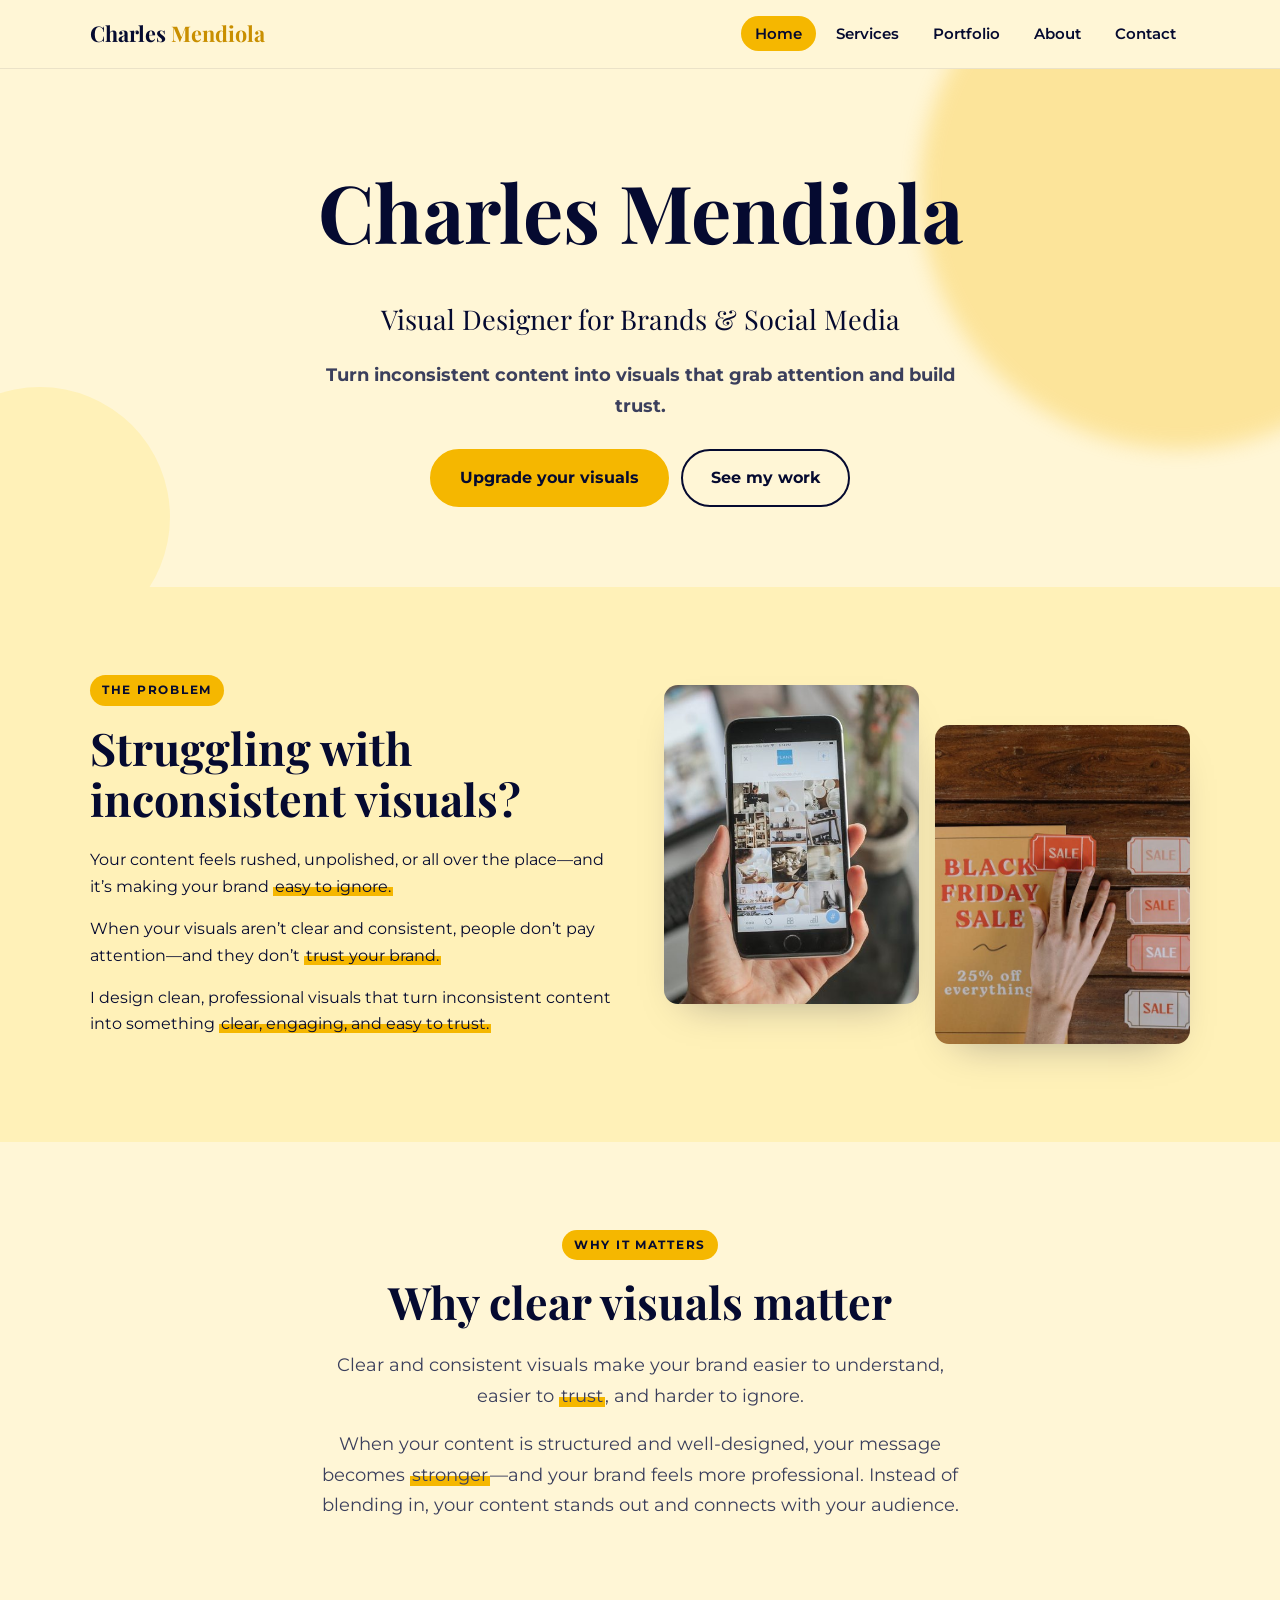
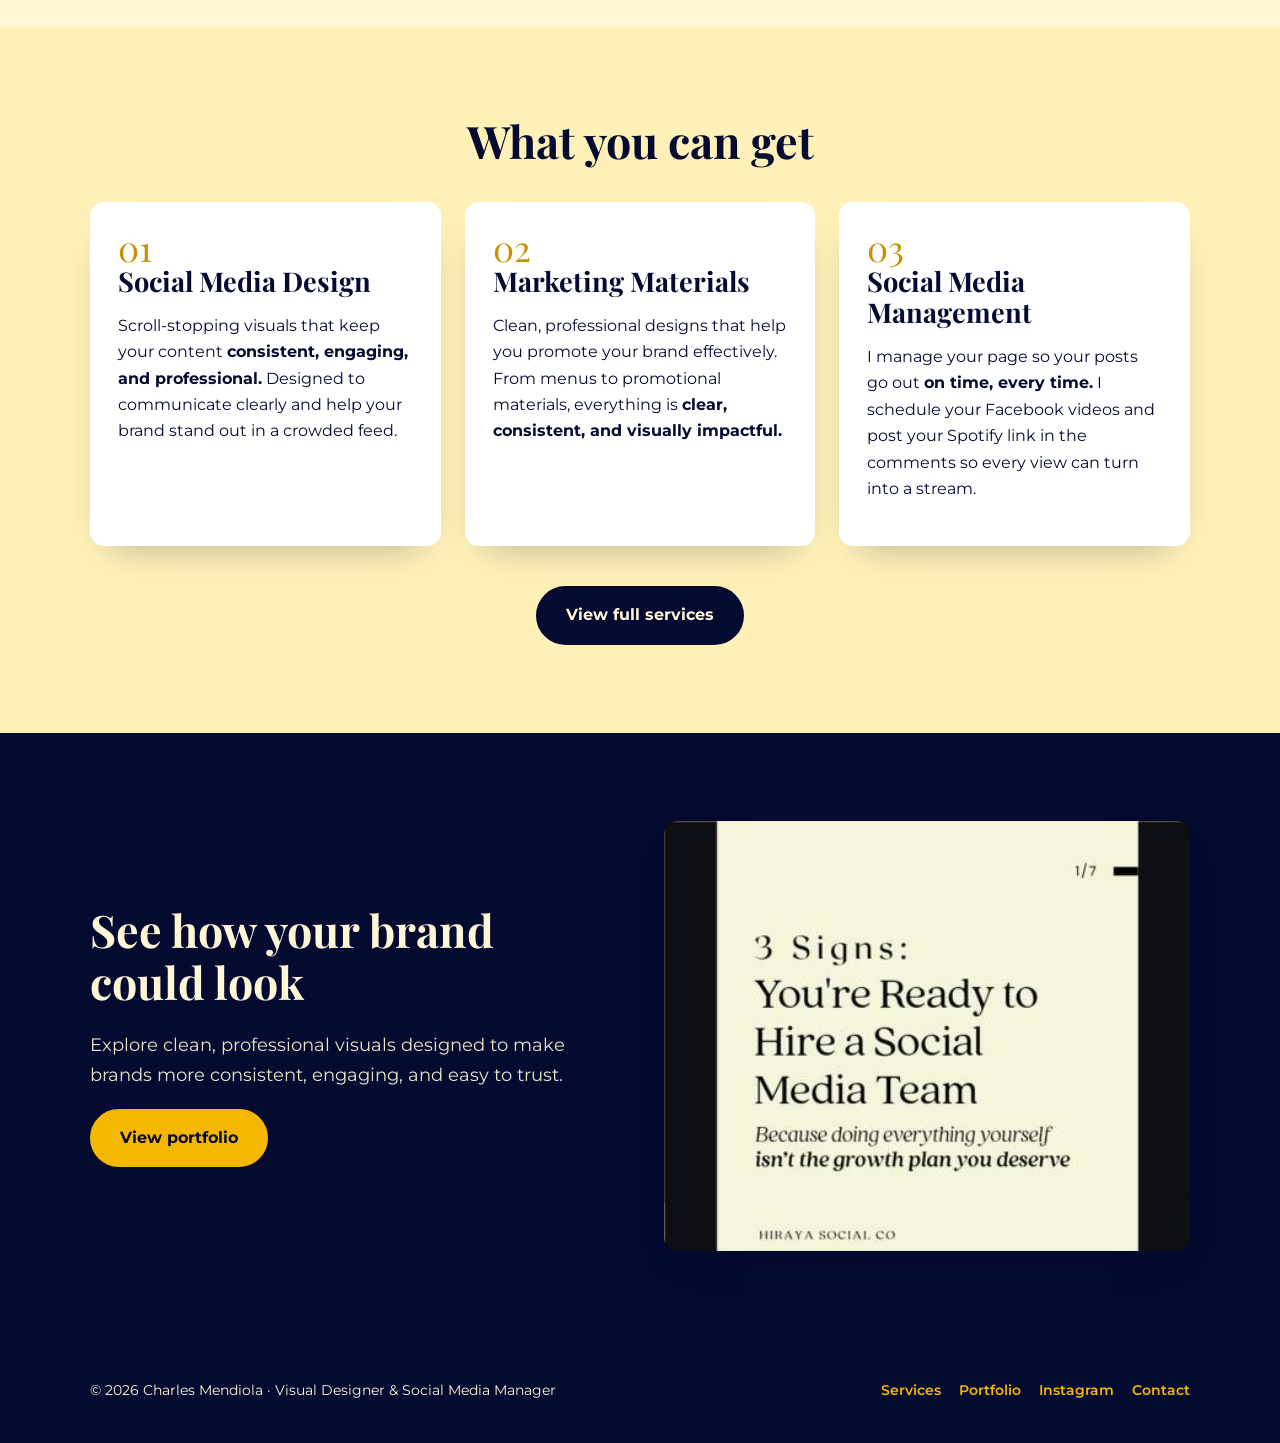
==== commit 281c252b: "Multi-page site with butter-yellow theme, slideshows and animations" ====
--- a/index.html
+++ b/index.html
@@ -1,445 +1,98 @@
-<!doctype html>
+<!DOCTYPE html>
 <html lang="en">
 <head>
-<meta charset="utf-8">
-<meta name="viewport" content="width=device-width, initial-scale=1, viewport-fit=cover">
-<title>Charles Mendiola | Visual Designer & Social Media Manager</title>
-<meta name="description" content="Charles Mendiola is a visual designer and social media manager. Social media designs, logos, carousels, marketing materials, and Facebook page management for brands.">
-<meta name="author" content="Charles Mendiola">
-<meta name="robots" content="index, follow">
-<meta property="og:type" content="website">
-<meta property="og:title" content="Charles Mendiola | Visual Designer & Social Media Manager">
-<meta property="og:description" content="Turn inconsistent content into visuals that grab attention and build trust.">
-<meta property="og:image" content="img/why-it-matters.jpg">
-<script type="application/ld+json">{"@context":"https://schema.org","@type":"Person","name":"Charles Mendiola","jobTitle":"Visual Designer & Social Media Manager","sameAs":["https://www.instagram.com/cm.creativelab/"]}</script>
-<style>body{margin:0}</style><link rel="preconnect" href="https://fonts.googleapis.com">
-<link rel="preconnect" href="https://fonts.gstatic.com" crossorigin>
-<link rel="stylesheet" href="https://fonts.googleapis.com/css2?family=Gloock&family=Montserrat:ital,wght@0,400;0,700;1,400&family=Playfair+Display:wght@700&display=swap">
-<style>
-/* Layout: mirrors the Canva site — peach pages, grey title bands, 1366px design scaled to the screen */
-:root{
-  --peach:#FFDAAB; --btn:#FFC376; --band:#D4D4D4; --navy:#050A30; --black:#000; --white:#fff; --brown:#8A5A3B;
-  --f-display:"Gloock", "Catchy Mager", Georgia, serif;          /* stands in for Catchy Mager */
-  --f-accent:"Playfair Display", "The Seasons", Georgia, serif;   /* stands in for The Seasons */
-  --f-body:"Montserrat", "Segoe UI", Arial, sans-serif;
-  /* 1 design unit = 1px at 1366px wide, scales down on smaller screens */
-  --u:min(1px, calc(100vw / 1366));
-  color-scheme:light;
-}
-*{box-sizing:border-box}
-html{scroll-behavior:smooth}
-body{background:var(--peach);color:var(--navy);font-family:var(--f-body);line-height:1.3;margin:0}
-img{display:block;max-width:100%;height:auto}
-p{margin:0}
-a{color:inherit}
+  <meta charset="utf-8">
+  <meta name="viewport" content="width=device-width, initial-scale=1">
+  <title>Charles Mendiola | Visual Designer & Social Media Manager</title>
+  <meta name="description" content="Visual designer for brands and social media. Turn inconsistent content into visuals that grab attention and build trust.">
+  <link rel="preconnect" href="https://fonts.googleapis.com">
+  <link rel="preconnect" href="https://fonts.gstatic.com" crossorigin>
+  <link href="https://fonts.googleapis.com/css2?family=Montserrat:wght@400;500;600;700&family=Playfair+Display:wght@600;700&display=swap" rel="stylesheet">
+  <link rel="stylesheet" href="styles.css">
+</head>
+<body data-page="index">
+  <header class="site-header">
+    <div class="wrap">
+      <a class="brand" href="index.html">Charles <span>Mendiola</span></a>
+      <button class="menu-btn" aria-label="Open menu" aria-expanded="false">&#9776;</button>
+      <ul class="nav">
+        <li><a href="index.html" data-page="index">Home</a></li>
+        <li><a href="services.html" data-page="services">Services</a></li>
+        <li><a href="portfolio.html" data-page="portfolio">Portfolio</a></li>
+        <li><a href="about.html" data-page="about">About</a></li>
+        <li><a href="contact.html" data-page="contact">Contact</a></li>
+      </ul>
+    </div>
+  </header>
+  <main>
+    <section class="hero center">
+      <div class="wrap">
+        <h1>Charles Mendiola</h1>
+        <p class="sub">Visual Designer for Brands &amp; Social Media</p>
+        <p class="lead"><strong>Turn inconsistent content into visuals that grab attention and build trust.</strong></p>
+        <div class="btn-row" style="margin-top:28px"><a class="btn gold" href="contact.html">Upgrade your visuals</a><a class="btn ghost" href="portfolio.html">See my work</a></div>
+      </div>
+    </section>
 
-/* type scale taken from the Canva file */
-.t-name{font-family:var(--f-display);font-weight:700;font-size:max(44px,calc(121.8 * var(--u)));line-height:1;letter-spacing:-.01em}
-.t-sub{font-family:var(--f-display);font-size:max(21px,calc(48 * var(--u)))}
-.t-body{font-size:max(17px,calc(36 * var(--u)));line-height:1.25}
-.t-band{font-family:var(--f-display);font-size:max(26px,calc(49.7 * var(--u)));font-weight:400}
-.t-card{font-weight:700;font-size:max(22px,calc(42.7 * var(--u)))}
-.t-card2{font-weight:700;font-size:max(21px,calc(38.7 * var(--u)))}
-.t-seasons{font-family:var(--f-accent);font-weight:700;font-size:max(24px,calc(48.25 * var(--u)))}
-.t-note{font-size:max(14px,calc(20 * var(--u)));font-style:italic}
-.t-small{font-size:max(14px,calc(16.9 * var(--u)))}
-b,strong{font-weight:700}
-
-.wrap{max-width:1366px;margin:0 auto;padding-left:max(16px,env(safe-area-inset-left,0px),calc(60 * var(--u)));padding-right:max(16px,env(safe-area-inset-right,0px),calc(60 * var(--u)))}
-.page{padding-block:max(36px,calc(70 * var(--u)))}
-.page + .page{border-top:1px solid rgba(5,10,48,.08)}
-.center{text-align:center}
-.stack{display:flex;flex-direction:column;gap:max(18px,calc(36 * var(--u)))}
-
-/* nav */
-.nav{position:sticky;top:env(safe-area-inset-top,0px);z-index:5;background:var(--peach);border-bottom:1px solid rgba(5,10,48,.1)}
-body::before{content:"";position:fixed;inset:0 0 auto;height:env(safe-area-inset-top,0px);z-index:10;background:var(--peach)}
-.nav .wrap{display:flex;justify-content:space-between;align-items:center;gap:12px;padding-block:12px;flex-wrap:wrap}
-.nav .brand{font-family:var(--f-display);font-size:20px;text-decoration:none}
-.nav ul{display:flex;gap:max(14px,calc(32 * var(--u)));list-style:none;margin:0;padding:0;flex-wrap:wrap}
-.nav ul a{text-decoration:none;font-size:15px;font-weight:700}
-.nav ul a:hover,.nav ul a:focus-visible{text-decoration:underline}
-
-/* buttons */
-.btn{display:inline-block;background:var(--btn);color:var(--black);text-decoration:underline;border-radius:12px;padding:max(8px,calc(10 * var(--u))) max(20px,calc(28 * var(--u)));transition:transform .15s}
-.btn:hover{transform:translateY(-2px)}
-.btn:focus-visible{outline:3px solid var(--navy);outline-offset:3px}
-.btn-hero{font-family:var(--f-accent);font-weight:700;text-transform:uppercase;font-size:max(15px,calc(26.7 * var(--u)))}
-.btn-cta{font-family:var(--f-display);font-size:max(18px,calc(33.3 * var(--u)))}
-
-/* hero */
-.hero{padding-block:max(56px,calc(120 * var(--u))) max(56px,calc(110 * var(--u)))}
-.hero .stack{gap:max(10px,calc(14 * var(--u)));align-items:center}
-.hero .t-body{margin-top:max(10px,calc(20 * var(--u)))}
-.hero .btn{margin-top:max(12px,calc(22 * var(--u)))}
-
-/* grey title band */
-.band{background:var(--band);color:var(--black);padding-block:max(10px,calc(14 * var(--u)))}
-
-/* two-column blocks */
-.split{display:grid;grid-template-columns:1.1fr 1fr;gap:max(22px,calc(50 * var(--u)));align-items:center;padding-block:max(28px,calc(50 * var(--u)))}
-.split.rev{grid-template-columns:1fr 1.1fr}
-.split > *{min-width:0}
-.split .stack{gap:max(14px,calc(30 * var(--u)))}
-.split img{width:100%;object-fit:cover;border-radius:4px}
-.split + .split{border-top:1px solid rgba(0,0,0,.06)}
-.black{color:var(--black)}
-
-ul.inc{margin:6px 0 0;padding-left:1.2em}
-ul.inc li{margin-block:2px}
-
-/* Facebook scheduled-post mock (social media management) */
-.post{background:var(--white);border-radius:14px;padding:16px;display:flex;flex-direction:column;gap:12px;box-shadow:0 18px 40px -22px rgba(5,10,48,.45);max-width:460px;width:100%;justify-self:center;color:#1c1e21;font-size:14px;line-height:1.4}
-.post-top{display:flex;align-items:center;gap:10px}
-.av{width:36px;height:36px;border-radius:50%;background:var(--btn);flex:none;display:grid;place-items:center;font-family:var(--f-display);font-size:15px;color:var(--navy)}
-.post-top b{display:block;font-size:14px}
-.post-top small{color:#65676b;font-size:12px}
-.sched{margin-left:auto;font-size:11px;font-weight:700;background:var(--peach);color:var(--navy);padding:4px 8px;border-radius:6px;white-space:nowrap}
-.vid{aspect-ratio:16/10;max-width:100%;border-radius:10px;background:#111 center/cover url("img/photo-phone-grid.jpg");display:grid;place-items:center;position:relative}
-.vid::after{content:"";position:absolute;inset:0;background:rgba(0,0,0,.25);border-radius:10px}
-.play{position:relative;z-index:1;width:52px;height:52px;border-radius:50%;background:rgba(255,255,255,.92);display:grid;place-items:center}
-.play svg{margin-left:4px}
-.dur{position:absolute;z-index:1;right:10px;bottom:10px;font-size:11px;color:#fff;background:rgba(0,0,0,.6);padding:2px 7px;border-radius:5px}
-.cmt{display:flex;gap:8px;align-items:flex-start}
-.cmt .av{width:28px;height:28px;font-size:12px}
-.bub{background:#f0f2f5;border-radius:14px;padding:8px 12px;min-width:0}
-.bub b{display:block;font-size:12px}
-.spot{display:inline-flex;align-items:center;gap:6px;color:#128a3e;font-weight:700;word-break:break-word}
-.pin{font-size:11px;color:#65676b;margin-top:3px}
-
-/* portfolio */
-.sub-head{padding-top:max(30px,calc(56 * var(--u)))}
-.logos{display:grid;grid-template-columns:repeat(4,1fr);gap:max(14px,calc(30 * var(--u)));align-items:center;padding-block:max(20px,calc(36 * var(--u)))}
-.logos figure{margin:0;display:flex;justify-content:center}
-.logos img{max-height:260px;width:auto;object-fit:contain}
-.logos .wide img{max-height:150px}
-.carousels{display:grid;grid-template-columns:repeat(2,1fr);gap:max(16px,calc(48 * var(--u)));padding-block:max(20px,calc(36 * var(--u)))}
-.carousels figure{margin:0;display:flex;flex-direction:column;gap:10px}
-.carousels img{width:100%;border-radius:6px;box-shadow:0 14px 30px -20px rgba(0,0,0,.5)}
-.carousels figcaption{font-size:max(14px,calc(20 * var(--u)));color:var(--black)}
-.ad{display:flex;justify-content:center;padding-block:max(20px,calc(36 * var(--u)))}
-.ad img{width:min(500px,100%);box-shadow:0 14px 30px -20px rgba(0,0,0,.5)}
-
-/* why it matters */
-.benefits{display:grid;grid-template-columns:repeat(3,1fr);gap:max(16px,calc(30 * var(--u)));padding-block:max(20px,calc(30 * var(--u)))}
-.benefit{display:flex;gap:14px;align-items:flex-start}
-.benefit > div{min-width:0}
-.ic{flex:none;width:max(46px,calc(64 * var(--u)));height:max(46px,calc(64 * var(--u)));border-radius:50%;background:var(--brown);display:grid;place-items:center}
-.benefit .t-body{font-size:max(18px,calc(30 * var(--u)));margin-bottom:4px}
-
-/* contact band */
-.contact{background:var(--band);color:var(--navy);padding-block:max(26px,calc(36 * var(--u)))}
-.contact .stack{align-items:center;gap:max(14px,calc(20 * var(--u)))}
-.contact .t-cta{font-family:var(--f-display);font-size:max(24px,calc(39 * var(--u)));color:var(--black)}
-.links{display:flex;gap:max(16px,calc(60 * var(--u)));flex-wrap:wrap;justify-content:center}
-.lk{display:flex;align-items:center;gap:10px;min-width:0}
-.lk span{word-break:break-all}
-.copy{font:inherit;font-size:13px;border:1px solid rgba(5,10,48,.3);background:var(--peach);color:var(--navy);border-radius:8px;padding:4px 10px;cursor:pointer}
-.copy:focus-visible{outline:2px solid var(--navy)}
-footer{padding-block:24px;text-align:center;font-size:13px}
-
-@media (max-width:820px){
-  .split,.split.rev{grid-template-columns:1fr}
-  .split.rev > .media{order:-1}
-  .split > .media-after{order:2}
-  .logos{grid-template-columns:repeat(2,1fr)}
-  .benefits{grid-template-columns:1fr}
-}
-@media (max-width:520px){
-  .carousels{grid-template-columns:1fr}
-  .nav ul a{font-size:14px}
-}
-@media (prefers-reduced-motion:reduce){html{scroll-behavior:auto}.btn{transition:none}}
-</style>
-</head>
-<body>
-
-<nav class="nav" aria-label="Main">
-  <div class="wrap">
-    <a class="brand" href="#home">Charles Mendiola</a>
-    <ul>
-      <li><a href="#home">Home</a></li>
-      <li><a href="#services">Services</a></li>
-      <li><a href="#portfolio">Portfolio</a></li>
-      <li><a href="#about">About</a></li>
-    </ul>
-  </div>
-</nav>
-
-<!-- PAGE 1 · HOME -->
-<main>
-<section id="home">
-  <div class="wrap hero center">
-    <div class="stack">
-      <h1 class="t-name" style="margin:0">Charles Mendiola</h1>
-      <p class="t-sub">Visual Designer for Brands &amp; Social Media</p>
-      <p class="t-body"><b>Turn inconsistent content into visuals that grab<br> attention and build trust.</b></p>
-      <a class="btn btn-hero" href="#contact">Upgrade your visuals</a>
-    </div>
-  </div>
-
-  <div class="wrap page center">
-    <div class="stack">
-      <p class="t-body">Struggling with inconsistent visuals?</p>
-      <p class="t-body">Your content feels rushed, unpolished, or all over the place—<br> and it’s making your brand <b>easy to ignore.</b></p>
-      <p class="t-body">When your visuals aren’t clear and consistent, people don’t<br> pay attention—and they don’t <b>trust your brand.</b></p>
-      <p class="t-body">I design clean, professional visuals that turn inconsistent<br> content into something <b>clear, engaging, and easy to trust.</b></p>
-    </div>
-  </div>
-
-  <div class="wrap page center">
-    <div class="stack">
-      <p class="t-body">Why clear visuals matter?</p>
-      <p class="t-body">Clear and consistent visuals make your brand easier to<br> understand, easier to <b>trust</b>, and harder to ignore.</p>
-      <p class="t-body">When your content is structured and well-designed, your<br> message becomes <b>stronger</b>—and your brand feels more<br> professional.</p>
-      <p class="t-body">Instead of blending in, your content stands out and connects<br> with your audience.</p>
-    </div>
-  </div>
-
-  <div class="band"><div class="wrap"><h2 class="t-band" style="margin:0">What you can get</h2></div></div>
-  <div class="wrap">
-    <div class="split black">
-      <div class="stack">
-        <h3 class="t-card" style="margin:0">Social Media Design</h3>
-        <p class="t-body">Scroll-stopping visuals that keep your content <b>consistent, engaging, and professional.</b></p>
-        <p class="t-body">Designed to communicate clearly and help your brand stand out in a crowded feed.</p>
-      </div>
-      <div class="media"><img src="img/photo-phone-feed.jpg" alt="Hand holding a phone showing an Instagram feed" width="800" height="533"></div>
-    </div>
-    <div class="split rev black">
-      <div class="media"><img src="img/photo-black-friday.jpg" alt="Black Friday sale signs on a wooden table" width="1125" height="750"></div>
-      <div class="stack">
-        <h3 class="t-card2" style="margin:0">Marketing Materials</h3>
-        <p class="t-body">Clean, professional designs that help you communicate your message clearly and promote your brand effectively.</p>
-        <p class="t-body">From menus to promotional materials, everything is designed to be <b>clear, consistent, and visually impactful.</b></p>
-      </div>
-    </div>
-    <div class="split black">
-      <div class="stack">
-        <h3 class="t-card2" style="margin:0">Social Media Management</h3>
-        <p class="t-body">I manage your page so your posts go out <b>on time, every time.</b></p>
-        <p class="t-body">I schedule your Facebook videos and post your <b>Spotify link in the comments</b> so every view can turn into a stream.</p>
-      </div>
-      <div class="center stack" style="align-items:flex-end">
-        <p class="t-body">Want to see full details?</p>
-        <a class="btn btn-cta" href="#services">View Services</a>
-      </div>
-    </div>
-  </div>
-
-  <div class="wrap page center">
-    <div class="stack" style="align-items:center">
-      <p class="t-body">See how your brand could look</p>
-      <p class="t-body">Explore clean, professional visuals designed to make brands<br> more consistent, engaging, and easy to trust.</p>
-      <p class="t-body">Want to see how your visuals can improve?</p>
-      <a class="btn btn-cta" href="#portfolio">View Portfolio</a>
-    </div>
-  </div>
-</section>
-
-<!-- PAGE 2 · SERVICES -->
-<section id="services">
-  <div class="wrap page center">
-    <div class="stack">
-      <p class="t-body">Design services that make your brand clear, consistent, and<br> professional</p>
-      <p class="t-body">Clean, structured visuals designed to help your brand<br> communicate better, attract attention, and build trust.</p>
-    </div>
-  </div>
-
-  <div class="band"><div class="wrap"><h2 class="t-band" style="margin:0">SERVICES (What You Get and How It Improves Your Brand)</h2></div></div>
-  <div class="wrap black">
-    <div class="split rev">
-      <div class="media"><img src="img/photo-phone-app.jpg" alt="Phone showing a social media app next to design sketches" width="500" height="750" style="max-height:520px"></div>
-      <div class="stack">
-        <h3 class="t-card2" style="margin:0">Social Media Content Design</h3>
-        <p class="t-body">Designed to make your content look more <b>structured, engaging, and easy to recognize.</b></p>
-        <p class="t-body">Helps your brand stay visually consistent while making your content easier to understand and interact with.</p>
-      </div>
-    </div>
-    <div class="split">
-      <div class="t-body">
-        Includes:
-        <ul class="inc">
-          <li>Social Media Posts (single posts)</li>
-          <li>Carousel Designs (multi-slide content)</li>
-          <li>Promotional Graphics (sales, promos, ads)</li>
-          <li>Content Layout Systems (templates for consistency)</li>
-          <li>Highlight Covers / Story Graphics</li>
-        </ul>
-      </div>
-      <div class="media media-after"><img src="img/photo-phone-grid.jpg" alt="Finger scrolling a photo grid on a phone" width="800" height="533"></div>
-    </div>
-
-    <div class="split rev">
-      <div class="media"><img src="img/photo-posters.jpg" alt="Colorful posters on a street wall" width="501" height="750" style="max-height:520px"></div>
-      <div class="stack">
-        <h3 class="t-card2" style="margin:0">Brand Marketing Materials</h3>
-        <p class="t-body">Designed to present your message in a clear and professional way—so your audience understands and trusts your brand faster.</p>
-        <p class="t-body">Built to be clear, consistent, and visually impactful across all your materials.</p>
-      </div>
-    </div>
-    <div class="split">
-      <div class="t-body">
-        Includes:
-        <ul class="inc">
-          <li>Service Menu / Price List Design</li>
-          <li>Posters &amp; Flyers</li>
-          <li>Promotional Print Designs</li>
-          <li>Business Cards</li>
-          <li>Brochures / Layout Designs</li>
-        </ul>
-      </div>
-      <div class="media media-after"><img src="img/photo-cinema.jpg" alt="Framed movie posters on a dark wall" width="500" height="750" style="max-height:520px"></div>
-    </div>
-
-    <div class="split rev">
-      <div class="post media" aria-label="Example of a scheduled Facebook video with the Spotify link pinned in the comments">
-        <div class="post-top">
-          <div class="av">C</div>
-          <div><b>Client Music Page</b><small>Facebook video</small></div>
-          <span class="sched">SCHEDULED · FRI 7:00 PM</span>
+    <section class="band">
+      <div class="wrap grid-2">
+        <div>
+          <span class="eyebrow rv">The problem</span>
+          <h2 class="rv">Struggling with inconsistent visuals?</h2>
+          <p class="rv">Your content feels rushed, unpolished, or all over the place&mdash;and it&rsquo;s making your brand <mark>easy to ignore.</mark></p>
+          <p class="rv">When your visuals aren&rsquo;t clear and consistent, people don&rsquo;t pay attention&mdash;and they don&rsquo;t <mark>trust your brand.</mark></p>
+          <p class="rv">I design clean, professional visuals that turn inconsistent content into something <mark>clear, engaging, and easy to trust.</mark></p>
         </div>
-        <p>New single out now. Full song in the comments.</p>
-        <div class="vid">
-          <div class="play"><svg width="18" height="20" viewBox="0 0 18 20" aria-hidden="true"><path d="M0 0L18 10L0 20Z" fill="#050A30"/></svg></div>
-          <span class="dur">0:58</span>
-        </div>
-        <div class="cmt">
-          <div class="av">C</div>
-          <div class="bub">
-            <b>Client Music Page</b>
-            <span class="spot"><svg width="14" height="14" viewBox="0 0 24 24" aria-hidden="true"><circle cx="12" cy="12" r="12" fill="#1DB954"/><path d="M6 9.5c4-1.2 8.5-.9 12 1M6.8 12.8c3.3-.9 6.9-.6 9.8.9M7.5 15.8c2.6-.7 5.3-.5 7.6.7" stroke="#0b2a17" stroke-width="1.6" fill="none" stroke-linecap="round"/></svg>Listen on Spotify → open.spotify.com/track/…</span>
-            <div class="pin">Pinned comment · posted on schedule</div>
-          </div>
+        <div class="photo-stack">
+          <img class="photo rv left" src="img/photo-phone-feed.jpg" alt="Hand holding a phone showing an Instagram feed">
+          <img class="photo rv right" src="img/photo-black-friday.jpg" alt="Black Friday sale signs on a wooden table">
         </div>
       </div>
-      <div class="stack">
-        <h3 class="t-card2" style="margin:0">Social Media Management</h3>
-        <p class="t-body">I take care of your page so your content goes out <b>on schedule</b> and your audience knows where to find your music.</p>
-        <div class="t-body">
-          Includes:
-          <ul class="inc">
-            <li>Content calendar planning</li>
-            <li>Uploading and scheduling Facebook videos</li>
-            <li>Posting the Spotify link in the comments and pinning it</li>
-            <li>Captions and hashtags</li>
-            <li>Replying to comments and messages</li>
-          </ul>
+    </section>
+
+    <section>
+      <div class="wrap center">
+        <span class="eyebrow rv">Why it matters</span>
+        <h2 class="rv">Why clear visuals matter</h2>
+        <p class="lead rv">Clear and consistent visuals make your brand easier to understand, easier to <mark>trust</mark>, and harder to ignore.</p>
+        <p class="lead rv">When your content is structured and well-designed, your message becomes <mark>stronger</mark>&mdash;and your brand feels more professional. Instead of blending in, your content stands out and connects with your audience.</p>
+      </div>
+    </section>
+
+    <section class="band">
+      <div class="wrap">
+        <h2 class="center rv">What you can get</h2>
+        <div class="grid-3" style="margin-top:36px">
+          <div class="card rv"><div class="num">01</div><h3>Social Media Design</h3><p>Scroll-stopping visuals that keep your content <strong>consistent, engaging, and professional.</strong> Designed to communicate clearly and help your brand stand out in a crowded feed.</p></div>
+          <div class="card rv"><div class="num">02</div><h3>Marketing Materials</h3><p>Clean, professional designs that help you promote your brand effectively. From menus to promotional materials, everything is <strong>clear, consistent, and visually impactful.</strong></p></div>
+          <div class="card rv"><div class="num">03</div><h3>Social Media Management</h3><p>I manage your page so your posts go out <strong>on time, every time.</strong> I schedule your Facebook videos and post your Spotify link in the comments so every view can turn into a stream.</p></div>
         </div>
+        <div class="btn-row center rv" style="justify-content:center;margin-top:40px"><a class="btn" href="services.html">View full services</a></div>
       </div>
+    </section>
+
+    <section class="band-navy">
+      <div class="wrap grid-2">
+        <div>
+          <h2 class="rv">See how your brand could look</h2>
+          <p class="lead rv">Explore clean, professional visuals designed to make brands more consistent, engaging, and easy to trust.</p>
+          <div class="btn-row rv"><a class="btn gold" href="portfolio.html">View portfolio</a></div>
+        </div>
+        <img class="photo rv zoom" src="img/carousel-3-signs.jpg" alt="Carousel cover: 3 Signs You're Ready to Hire a Social Media Team">
+      </div>
+    </section>
+  </main>
+  <footer class="site-footer">
+    <div class="wrap">
+      <span>&copy; 2026 Charles Mendiola &middot; Visual Designer &amp; Social Media Manager</span>
+      <nav>
+        <a href="services.html">Services</a>
+        <a href="portfolio.html">Portfolio</a>
+        <a href="https://www.instagram.com/cm.creativelab/" target="_blank" rel="noopener">Instagram</a>
+        <a href="contact.html">Contact</a>
+      </nav>
     </div>
-  </div>
-</section>
-
-<!-- PAGE 3 · PORTFOLIO -->
-<section id="portfolio">
-  <div class="band"><div class="wrap"><h2 class="t-band" style="margin:0">See how these designs come to life</h2></div></div>
-  <div class="wrap black">
-    <div class="sub-head stack" style="gap:10px">
-      <h3 class="t-seasons" style="margin:0">What your brand could look like</h3>
-      <p class="t-body">A collection of clean, structured visuals designed to help brands look more consistent, professional, and easy to trust.</p>
-    </div>
-
-    <h3 class="t-seasons sub-head" style="margin:0">Brand Logo</h3>
-    <div class="logos">
-      <figure><img src="img/logo-gold-brew.jpg" alt="Gold Brew coffee logo" width="450" height="422" loading="lazy"></figure>
-      <figure><img src="img/logo-urban-hype.jpg" alt="Urban Hype logo" width="420" height="410" loading="lazy"></figure>
-      <figure class="wide"><img src="img/logo-willow-steam.jpg" alt="Willow &amp; Steam Cafe &amp; Restaurant logo" width="674" height="256" loading="lazy"></figure>
-      <figure><img src="img/logo-brew-bloom.jpg" alt="Brew &amp; Bloom cafe logo" width="364" height="406" loading="lazy"></figure>
-    </div>
-    <p class="t-note" style="text-align:right">Selected works include conceptual designs created to demonstrate visual direction and style.</p>
-
-    <h3 class="t-seasons sub-head" style="margin:0">Carousel Design</h3>
-    <div class="carousels">
-      <figure><img src="img/carousel-travel-reels.jpg" alt="Carousel cover: 3 Kinds of Travel Reels That Always Work" width="434" height="350" loading="lazy"><figcaption>3 Kinds of Travel Reels · 6 slides</figcaption></figure>
-      <figure><img src="img/carousel-3-signs.jpg" alt="Carousel cover: 3 Signs You're Ready to Hire a Social Media Team" width="428" height="350" loading="lazy"><figcaption>3 Signs You’re Ready to Hire a Social Media Team · 7 slides</figcaption></figure>
-      <figure><img src="img/carousel-content-pillars.jpg" alt="Carousel cover: Don't know what to post? Start with your content pillars" width="440" height="358" loading="lazy"><figcaption>Start With Your Content Pillars · 5 slides</figcaption></figure>
-      <figure><img src="img/carousel-coaches.jpg" alt="Carousel cover: Coaches, why does content creation feel so hard?" width="436" height="358" loading="lazy"><figcaption>Coaches, Why Does Content Creation Feel So Hard? · 6 slides</figcaption></figure>
-    </div>
-
-    <h3 class="t-seasons sub-head" style="margin:0">PROMOTIONAL ADS</h3>
-    <div class="ad"><img src="img/ad-hiraya.jpg" alt="Hiraya Social Co. ad: Strategic visuals that don't just look good, they work" width="500" height="500" loading="lazy"></div>
-  </div>
-</section>
-
-<!-- PAGE 4 · ABOUT -->
-<section id="about">
-  <div class="band"><div class="wrap"><h2 class="t-band" style="margin:0">The thinking behind the work</h2></div></div>
-  <div class="wrap page black">
-    <div class="stack">
-      <p class="t-body">I’m Charles Mendiola, a graphic designer focused on creating clean, structured visuals that help brands communicate more clearly.</p>
-      <p class="t-body">Good design isn’t just about how things look—it’s about how your brand is understood.</p>
-      <p class="t-body">Every visual should have purpose, direction, and consistency. Without that, even good-looking designs can feel disconnected and easy to ignore.</p>
-    </div>
-  </div>
-
-  <div class="band"><div class="wrap"><h2 class="t-band" style="margin:0">What I focus on</h2></div></div>
-  <div class="wrap black">
-    <div class="split rev">
-      <div class="media"><img src="img/carousel-coaches.jpg" alt="Coaches carousel design sample" width="436" height="358" loading="lazy" style="box-shadow:0 14px 30px -20px rgba(0,0,0,.5)"></div>
-      <div class="stack">
-        <p class="t-body">I design visuals that help brands present themselves more clearly, more consistently, and more professionally.</p>
-        <p class="t-body">From social media content to marketing materials, each design is created with intention—so your brand doesn’t just look good, but <b>communicates effectively and stands out.</b></p>
-      </div>
-    </div>
-  </div>
-
-  <div class="band"><div class="wrap"><h2 class="t-band" style="margin:0">Why it matters</h2></div></div>
-  <div class="wrap page black">
-    <div class="stack">
-      <p class="t-body">When your visuals are clear and consistent, your audience understands your brand faster, trusts it more, and is more likely to engage.</p>
-      <p class="t-body">Because strong design isn’t just decoration—it’s a tool that helps your brand connect, communicate, and grow.</p>
-    </div>
-    <div class="benefits">
-      <div class="benefit">
-        <span class="ic"><svg width="26" height="26" viewBox="0 0 24 24" fill="none" stroke="#fff" stroke-width="1.8" stroke-linecap="round" stroke-linejoin="round" aria-hidden="true"><path d="M4 5h16v10H9l-5 4z"/><path d="M8 9h8M8 12h5"/></svg></span>
-        <div><p class="t-body">Improves Communication</p><p class="t-small">Clear design helps your message land and your brand be remembered.</p></div>
-      </div>
-      <div class="benefit">
-        <span class="ic"><svg width="26" height="26" viewBox="0 0 24 24" fill="none" stroke="#fff" stroke-width="1.8" stroke-linecap="round" stroke-linejoin="round" aria-hidden="true"><path d="M12 3l7 3v5c0 5-3 8-7 10-4-2-7-5-7-10V6z"/><path d="M9 12l2 2 4-4"/></svg></span>
-        <div><p class="t-body">Builds Trust</p><p class="t-small">Consistent visuals create credibility and show professionalism.</p></div>
-      </div>
-      <div class="benefit">
-        <span class="ic"><svg width="26" height="26" viewBox="0 0 24 24" fill="none" stroke="#fff" stroke-width="1.8" stroke-linecap="round" stroke-linejoin="round" aria-hidden="true"><path d="M4 19h16"/><path d="M6 15l4-4 3 3 5-6"/><path d="M14 8h4v4"/></svg></span>
-        <div><p class="t-body">Drives Growth</p><p class="t-small">Strong visual identity attracts the right audience and builds loyalty.</p></div>
-      </div>
-    </div>
-    <img src="img/why-it-matters.jpg" alt="Why it matters design layout with a phone photo of coffee" width="1448" height="1086" loading="lazy" style="width:min(720px,100%);margin:20px auto 0;border-radius:6px">
-    <p class="t-body center" style="margin-top:max(24px,calc(40 * var(--u)))">Ready to improve your visuals?</p>
-  </div>
-</section>
-</main>
-
-<!-- CONTACT (bottom band on every Canva page) -->
-<section id="contact" class="contact">
-  <div class="wrap stack">
-    <p class="t-cta">Want to upgrade your visuals?</p>
-    <div class="links t-body">
-      <a class="lk" href="https://www.instagram.com/cm.creativelab/" target="_blank" rel="noopener">
-        <svg width="34" height="34" viewBox="0 0 24 24" fill="none" stroke="#050A30" stroke-width="2" aria-hidden="true"><rect x="3" y="3" width="18" height="18" rx="5"/><circle cx="12" cy="12" r="4"/><circle cx="17.5" cy="6.5" r="1" fill="#050A30" stroke="none"/></svg>
-        <span>cm.creativelab</span>
-      </a>
-      <div class="lk">
-        <svg width="34" height="34" viewBox="0 0 24 24" aria-hidden="true"><circle cx="12" cy="12" r="12" fill="#050A30"/><rect x="6" y="8" width="12" height="8.5" rx="1" fill="none" stroke="#fff" stroke-width="1.5"/><path d="M6.5 8.5l5.5 4.5 5.5-4.5" fill="none" stroke="#fff" stroke-width="1.5"/></svg>
-        <span id="em">charlesmendiola.va@gmail.com</span>
-        <button class="copy" id="copy-em" type="button">Copy</button>
-      </div>
-    </div>
-  </div>
-</section>
-<footer><div class="wrap">© 2026 Charles Mendiola · Visual Designer &amp; Social Media Manager</div></footer>
-
-<script>
-(function(){
-  var b=document.getElementById('copy-em'), el=document.getElementById('em');
-  b.addEventListener('click',function(){
-    var t=el.textContent;
-    var done=function(){b.textContent='Copied';setTimeout(function(){b.textContent='Copy'},1500)};
-    var sel=function(){var r=document.createRange();r.selectNodeContents(el);var s=getSelection();s.removeAllRanges();s.addRange(r);b.textContent='Selected'};
-    try{navigator.clipboard.writeText(t).then(done,sel)}catch(e){sel()}
-  });
-})();
-</script>
-
+  </footer>
+  <script src="main.js"></script>
 </body>
 </html>
--- a/styles.css
+++ b/styles.css
@@ -0,0 +1,185 @@
+/* ===== Charles Mendiola — butter-yellow theme ===== */
+:root {
+  --butter: #FFF6D6;      /* page background */
+  --butter-2: #FFF1B8;    /* bands / cards */
+  --gold: #F5B700;        /* main accent */
+  --gold-deep: #C98F00;   /* hover / small text accents */
+  --navy: #050A30;        /* text */
+  --ink-soft: #3B3F5C;
+  --white: #FFFFFF;
+  --radius: 14px;
+  --shadow: 0 18px 40px -22px rgba(5, 10, 48, .35);
+  --serif: "Playfair Display", Georgia, serif;
+  --sans: "Montserrat", "Segoe UI", Arial, sans-serif;
+}
+* { box-sizing: border-box; }
+html { scroll-behavior: smooth; }
+body { margin: 0; background: var(--butter); color: var(--navy); font-family: var(--sans); line-height: 1.65; font-size: 16px; }
+img { max-width: 100%; display: block; }
+a { color: inherit; }
+.wrap { width: min(1100px, 100% - 32px); margin-inline: auto; }
+.center { text-align: center; }
+
+/* ---------- Header ---------- */
+.site-header { position: sticky; top: 0; z-index: 50; background: rgba(255, 246, 214, .92); backdrop-filter: blur(10px); border-bottom: 1px solid rgba(5, 10, 48, .08); }
+.site-header .wrap { display: flex; align-items: center; justify-content: space-between; height: 68px; }
+.brand { font-family: var(--serif); font-weight: 700; font-size: 1.35rem; text-decoration: none; }
+.brand span { color: var(--gold-deep); }
+.nav { display: flex; gap: 6px; list-style: none; margin: 0; padding: 0; }
+.nav a { text-decoration: none; font-weight: 600; font-size: .95rem; padding: 8px 14px; border-radius: 99px; transition: background .25s; }
+.nav a:hover { background: var(--butter-2); }
+.nav a.active { background: var(--gold); }
+.menu-btn { display: none; background: none; border: 0; font-size: 1.6rem; cursor: pointer; color: var(--navy); }
+@media (max-width: 760px) {
+  .menu-btn { display: block; }
+  .nav { position: absolute; top: 68px; left: 0; right: 0; flex-direction: column; background: var(--butter); padding: 12px 16px 20px; border-bottom: 1px solid rgba(5,10,48,.1);
+         transform: translateY(-8px); opacity: 0; pointer-events: none; transition: .25s; }
+  .nav.open { transform: none; opacity: 1; pointer-events: auto; }
+  .nav a { display: block; }
+}
+
+/* ---------- Type ---------- */
+h1, h2, h3 { font-family: var(--serif); line-height: 1.15; margin: 0 0 .5em; }
+h1 { font-size: clamp(2.6rem, 7vw, 5rem); }
+h2 { font-size: clamp(1.9rem, 4vw, 2.8rem); }
+h3 { font-size: clamp(1.3rem, 2.4vw, 1.7rem); }
+.eyebrow { display: inline-block; font-size: .78rem; font-weight: 700; letter-spacing: .14em; text-transform: uppercase; background: var(--gold); padding: 5px 12px; border-radius: 99px; margin-bottom: 16px; }
+.lead { font-size: 1.15rem; color: var(--ink-soft); max-width: 640px; }
+.center .lead { margin-inline: auto; }
+mark { background: linear-gradient(transparent 55%, var(--gold) 55%); color: inherit; padding: 0 2px; }
+
+/* ---------- Buttons ---------- */
+.btn { display: inline-block; font-weight: 700; text-decoration: none; padding: 14px 28px; border-radius: 99px; background: var(--navy); color: var(--butter);
+       transition: transform .2s, box-shadow .2s, background .2s; border: 2px solid var(--navy); cursor: pointer; font: inherit; font-weight: 700; }
+.btn:hover { transform: translateY(-2px); box-shadow: 0 10px 22px -10px rgba(5,10,48,.6); }
+.btn.gold { background: var(--gold); color: var(--navy); border-color: var(--gold); }
+.btn.ghost { background: transparent; color: var(--navy); }
+.btn-row { display: flex; gap: 12px; flex-wrap: wrap; }
+.center .btn-row { justify-content: center; }
+
+/* ---------- Sections ---------- */
+section { padding: 88px 0; }
+.band { background: var(--butter-2); }
+.band-gold { background: var(--gold); }
+.band-navy { background: var(--navy); color: var(--butter); }
+.band-navy .lead { color: #E9E4C8; }
+.page-hero { padding: 80px 0 56px; }
+
+/* Hero */
+.hero { padding: 96px 0 80px; position: relative; overflow: hidden; }
+.hero::before { content: ""; position: absolute; width: 520px; height: 520px; border-radius: 50%; background: var(--gold); opacity: .28; filter: blur(10px); right: -160px; top: -140px; animation: float 9s ease-in-out infinite; }
+.hero::after { content: ""; position: absolute; width: 260px; height: 260px; border-radius: 50%; background: var(--butter-2); left: -90px; bottom: -60px; animation: float 11s ease-in-out infinite reverse; }
+.hero .wrap { position: relative; z-index: 1; }
+.hero .sub { font-family: var(--serif); font-size: clamp(1.2rem, 2.6vw, 1.7rem); margin-bottom: 14px; }
+@keyframes float { 50% { transform: translate(-20px, 24px); } }
+
+/* Grids & cards */
+.grid-2 { display: grid; grid-template-columns: 1fr 1fr; gap: 48px; align-items: center; }
+.grid-3 { display: grid; grid-template-columns: repeat(3, 1fr); gap: 24px; }
+@media (max-width: 860px) { .grid-2, .grid-3 { grid-template-columns: 1fr; gap: 28px; } }
+.card { background: var(--white); border-radius: var(--radius); padding: 28px; box-shadow: var(--shadow); transition: transform .3s, box-shadow .3s; }
+.card:hover { transform: translateY(-6px); box-shadow: 0 26px 48px -24px rgba(5,10,48,.45); }
+.card .num { font-family: var(--serif); font-size: 2.2rem; color: var(--gold-deep); line-height: 1; }
+.photo { border-radius: var(--radius); box-shadow: var(--shadow); width: 100%; object-fit: cover; }
+.photo-stack { display: grid; grid-template-columns: 1fr 1fr; gap: 16px; }
+.photo-stack img { aspect-ratio: 4/5; }
+.photo-stack img:nth-child(2) { margin-top: 40px; }
+ul.ticks { list-style: none; padding: 0; margin: 12px 0 0; }
+ul.ticks li { padding-left: 30px; position: relative; margin-bottom: 8px; }
+ul.ticks li::before { content: "✓"; position: absolute; left: 0; top: 0; width: 20px; height: 20px; border-radius: 50%; background: var(--gold); font-size: .72rem; font-weight: 700; display: grid; place-items: center; margin-top: 3px; }
+
+/* Service rows */
+.service { padding: 64px 0; border-bottom: 1px solid rgba(5,10,48,.08); }
+.service:nth-child(even) .grid-2 > :first-child { order: 2; }
+@media (max-width: 860px) { .service:nth-child(even) .grid-2 > :first-child { order: 0; } }
+
+/* Facebook schedule mockup */
+.fb-mock { background: var(--white); border-radius: var(--radius); box-shadow: var(--shadow); padding: 18px; max-width: 420px; margin-inline: auto; font-size: .92rem; }
+.fb-row { display: flex; align-items: center; gap: 10px; margin-bottom: 10px; }
+.fb-av { width: 36px; height: 36px; border-radius: 50%; background: var(--gold); display: grid; place-items: center; font-weight: 700; }
+.fb-row small { display: block; color: #6b6f85; font-size: .75rem; }
+.fb-tag { margin-left: auto; background: var(--butter-2); font-size: .68rem; font-weight: 700; padding: 4px 8px; border-radius: 6px; letter-spacing: .04em; }
+.fb-video { aspect-ratio: 16/9; border-radius: 10px; background: linear-gradient(135deg, var(--navy), #2a2f5c); display: grid; place-items: center; position: relative; margin: 10px 0; }
+.fb-video::before { content: ""; border-left: 22px solid var(--gold); border-top: 14px solid transparent; border-bottom: 14px solid transparent; margin-left: 6px; }
+.fb-video span { position: absolute; right: 10px; bottom: 8px; color: #fff; font-size: .75rem; background: rgba(0,0,0,.5); padding: 2px 6px; border-radius: 4px; }
+.fb-comment { background: var(--butter); border-radius: 10px; padding: 10px 12px; }
+.fb-comment b { color: #1a9e4b; }
+
+/* Portfolio */
+.filters { display: flex; flex-wrap: wrap; gap: 8px; justify-content: center; margin: 0 0 40px; }
+.filters a { text-decoration: none; font-weight: 600; padding: 8px 18px; border-radius: 99px; background: var(--white); box-shadow: var(--shadow); transition: background .2s; }
+.filters a:hover { background: var(--gold); }
+.work-block { margin-bottom: 80px; scroll-margin-top: 90px; }
+.work-block h2 { text-align: center; }
+.note { text-align: center; font-size: .9rem; color: var(--ink-soft); font-style: italic; margin-top: 18px; }
+.ad-frame { max-width: 720px; margin: 0 auto; }
+.ad-frame img { border-radius: var(--radius); box-shadow: var(--shadow); transition: transform .4s; }
+.ad-frame img:hover { transform: scale(1.02); }
+
+/* Slideshow */
+.ss { position: relative; max-width: 780px; margin: 0 auto; }
+.ss-viewport { overflow: hidden; border-radius: var(--radius); box-shadow: var(--shadow); background: var(--white); border: 6px solid var(--white); }
+.ss-track { display: flex; transition: transform .7s cubic-bezier(.65,0,.35,1); }
+.ss-track > figure { flex: 0 0 100%; margin: 0; overflow: hidden; }
+.ss-track img { width: 100%; height: min(460px, 62vh); object-fit: contain; background: var(--white); }
+.ss-track figcaption { display: none; }
+.ss-track > figure.on img { animation: ssZoom 6s ease-out both; }
+@keyframes ssZoom { from { transform: scale(1.07); } to { transform: scale(1); } }
+.ss-caption { text-align: center; margin: 16px 0 0; font-weight: 600; min-height: 1.6em; transition: opacity .3s; }
+.ss-btn { position: absolute; top: calc(min(460px, 62vh) / 2 + 6px); transform: translateY(-50%); width: 48px; height: 48px; border-radius: 50%; border: 0; cursor: pointer;
+          background: var(--gold); color: var(--navy); font-size: 26px; line-height: 1; display: grid; place-items: center; box-shadow: var(--shadow); transition: transform .2s, background .2s; z-index: 2; }
+.ss-btn:hover { background: var(--navy); color: var(--gold); transform: translateY(-50%) scale(1.08); }
+.ss-prev { left: -24px; } .ss-next { right: -24px; }
+.ss-dots { display: flex; justify-content: center; gap: 8px; margin-top: 14px; }
+.ss-dots button { width: 10px; height: 10px; border: 0; padding: 0; border-radius: 99px; background: rgba(5,10,48,.22); cursor: pointer; transition: width .3s, background .3s; }
+.ss-dots button.on { width: 28px; background: var(--gold-deep); }
+.ss-progress { height: 3px; background: rgba(5,10,48,.1); border-radius: 3px; overflow: hidden; margin-top: 12px; }
+.ss-progress i { display: block; height: 100%; width: 0; background: var(--gold); }
+.ss.playing .ss-progress i { animation: ssFill var(--ss-delay, 4s) linear forwards; }
+@keyframes ssFill { to { width: 100%; } }
+@media (max-width: 760px) {
+  .ss-track img { height: 300px; }
+  .ss-btn { top: 156px; width: 40px; height: 40px; }
+  .ss-prev { left: 8px; } .ss-next { right: 8px; }
+}
+
+/* Contact */
+.contact-card { background: var(--white); border-radius: 22px; padding: 40px; box-shadow: var(--shadow); }
+.contact-line { display: flex; align-items: center; gap: 14px; padding: 16px; border-radius: 12px; background: var(--butter); margin-bottom: 12px; flex-wrap: wrap; }
+.contact-line .ico { width: 42px; height: 42px; border-radius: 50%; background: var(--gold); display: grid; place-items: center; font-weight: 700; flex: none; }
+.contact-line a { font-weight: 600; text-decoration: none; word-break: break-all; }
+.contact-line .btn { margin-left: auto; padding: 8px 18px; font-size: .85rem; }
+form .field { margin-bottom: 14px; }
+form label { display: block; font-weight: 600; font-size: .9rem; margin-bottom: 6px; }
+form input, form textarea, form select { width: 100%; font: inherit; padding: 12px 14px; border-radius: 10px; border: 2px solid var(--butter-2); background: var(--butter); color: var(--navy); transition: border-color .2s; }
+form input:focus, form textarea:focus, form select:focus { outline: none; border-color: var(--gold); }
+
+/* CTA strip */
+.cta-strip { text-align: center; }
+.cta-strip h2 { margin-bottom: 20px; }
+
+/* Footer */
+.site-footer { background: var(--navy); color: var(--butter); padding: 40px 0; font-size: .9rem; }
+.site-footer .wrap { display: flex; justify-content: space-between; gap: 16px; flex-wrap: wrap; align-items: center; }
+.site-footer a { text-decoration: none; color: var(--gold); font-weight: 600; }
+.site-footer nav { display: flex; gap: 18px; flex-wrap: wrap; }
+
+/* ---------- Entrance animations ---------- */
+.js .rv { opacity: 0; transform: translateY(30px); transition: opacity .8s ease, transform .8s cubic-bezier(.2,.7,.2,1); transition-delay: var(--d, 0s); }
+.js .rv.zoom { transform: scale(.93); }
+.js .rv.left { transform: translateX(-40px); }
+.js .rv.right { transform: translateX(40px); }
+.js .rv.in { opacity: 1; transform: none; }
+.hero h1, .hero .sub, .hero .lead, .hero .btn-row, .page-hero > .wrap > * { animation: rise .9s cubic-bezier(.2,.7,.2,1) both; }
+.hero .sub, .page-hero > .wrap > :nth-child(2) { animation-delay: .12s; }
+.hero .lead, .page-hero > .wrap > :nth-child(3) { animation-delay: .24s; }
+.hero .btn-row, .page-hero > .wrap > :nth-child(4) { animation-delay: .36s; }
+@keyframes rise { from { opacity: 0; transform: translateY(26px); } }
+body { animation: fadeIn .5s ease both; }
+@keyframes fadeIn { from { opacity: 0; } }
+
+@media (prefers-reduced-motion: reduce) {
+  *, *::before, *::after { animation: none !important; transition: none !important; }
+  .js .rv { opacity: 1; transform: none; }
+  html { scroll-behavior: auto; }
+}
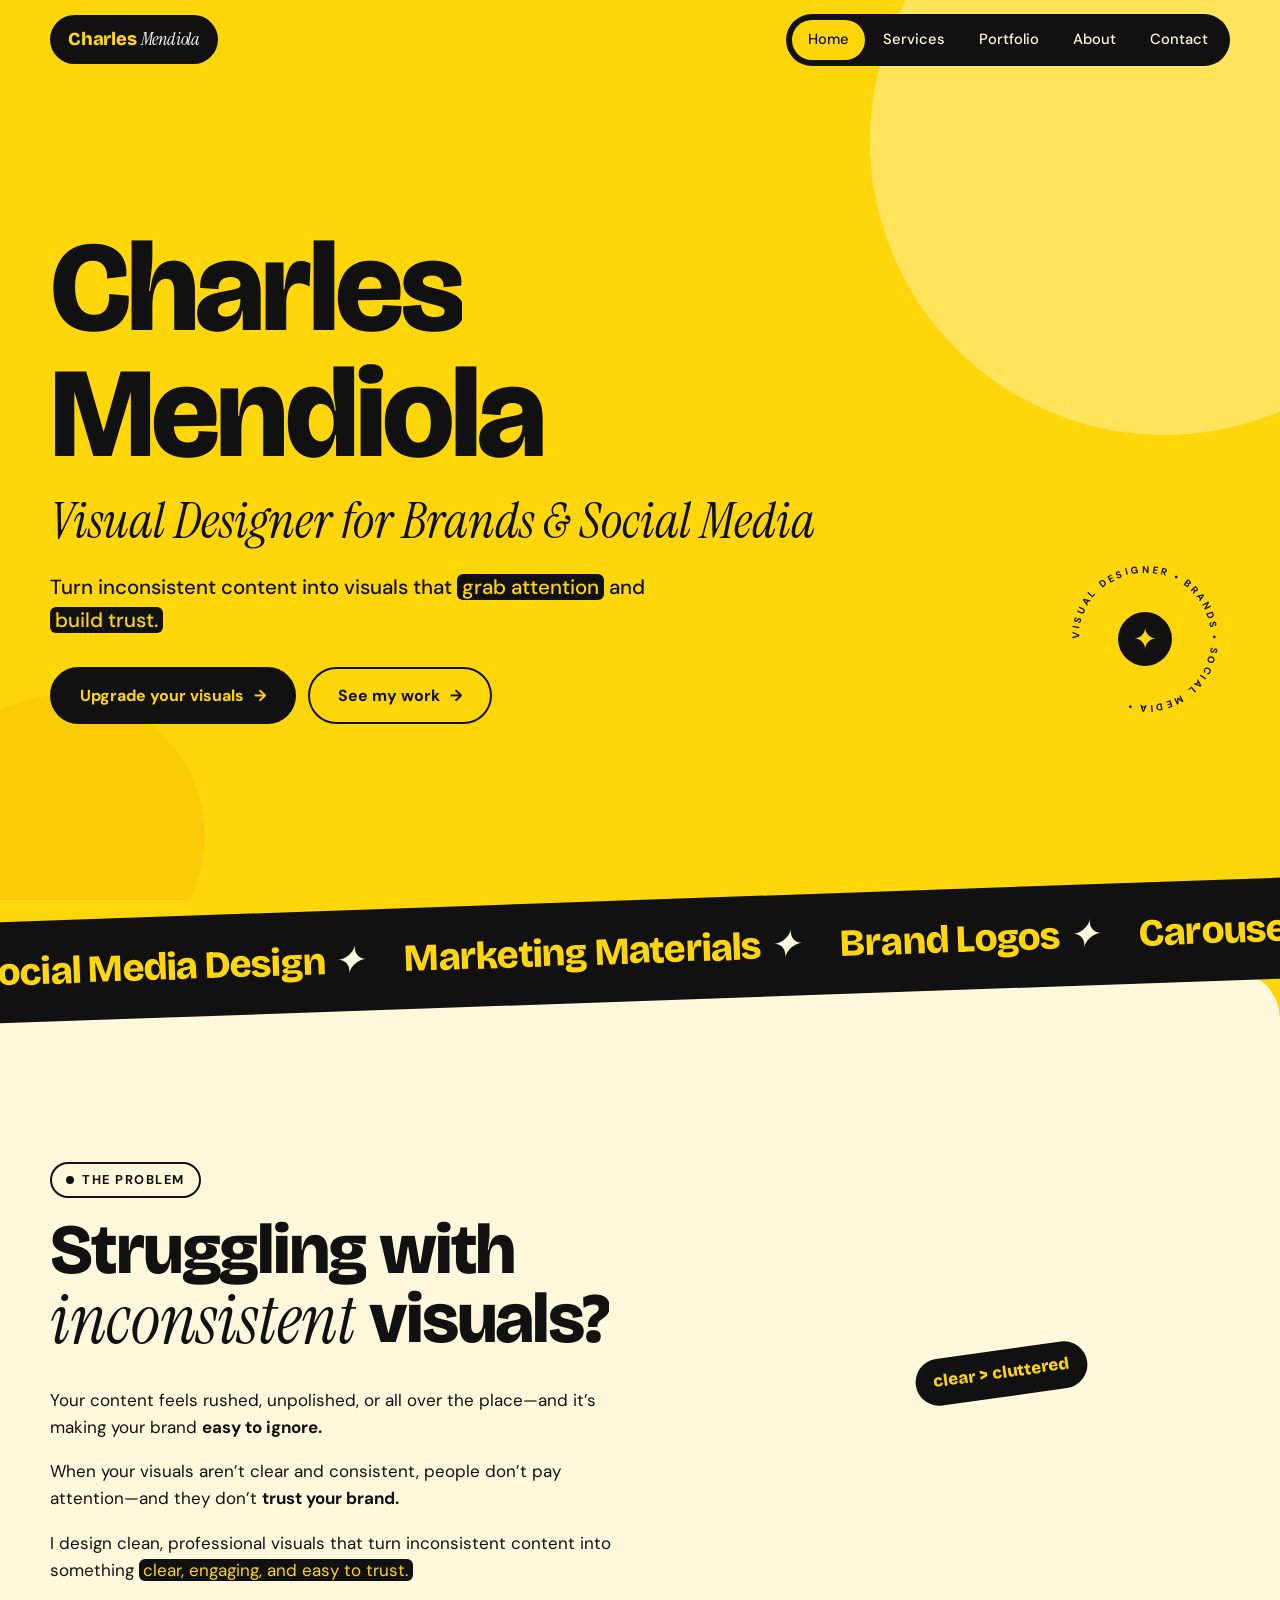
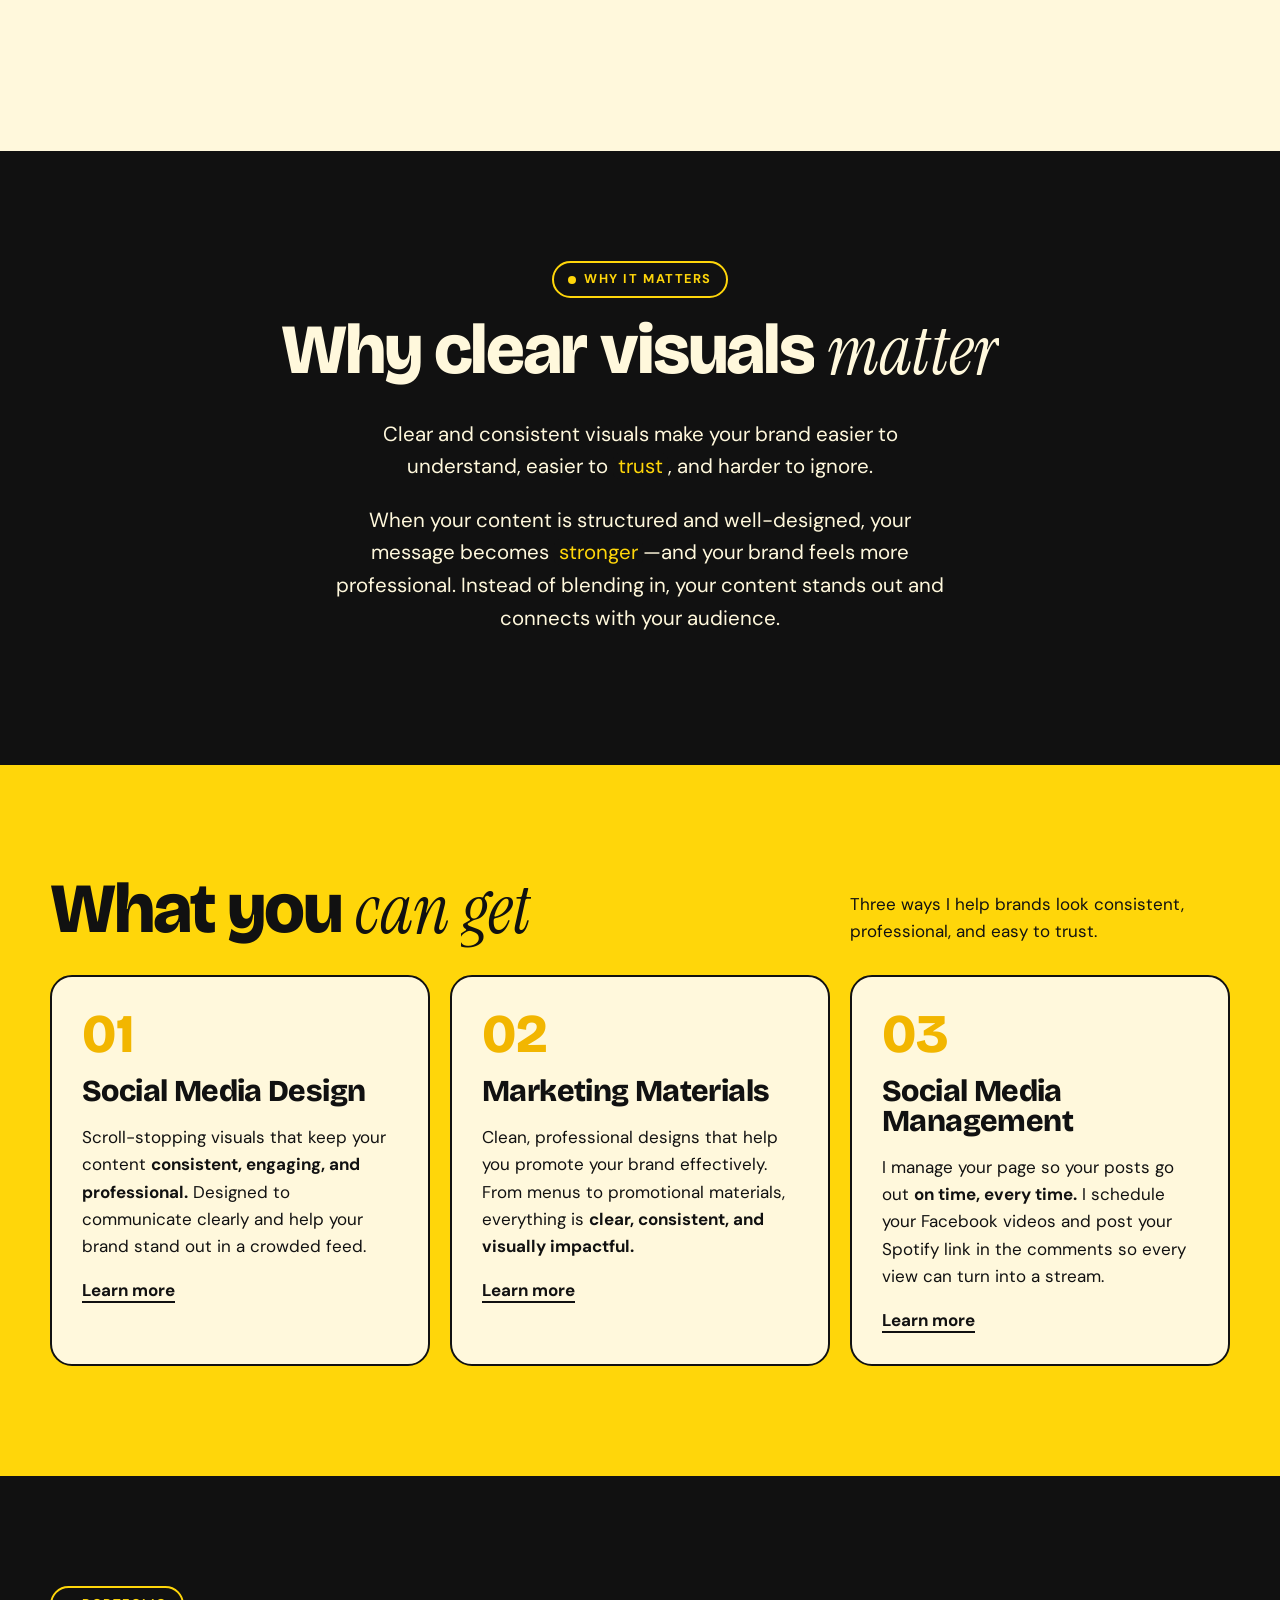
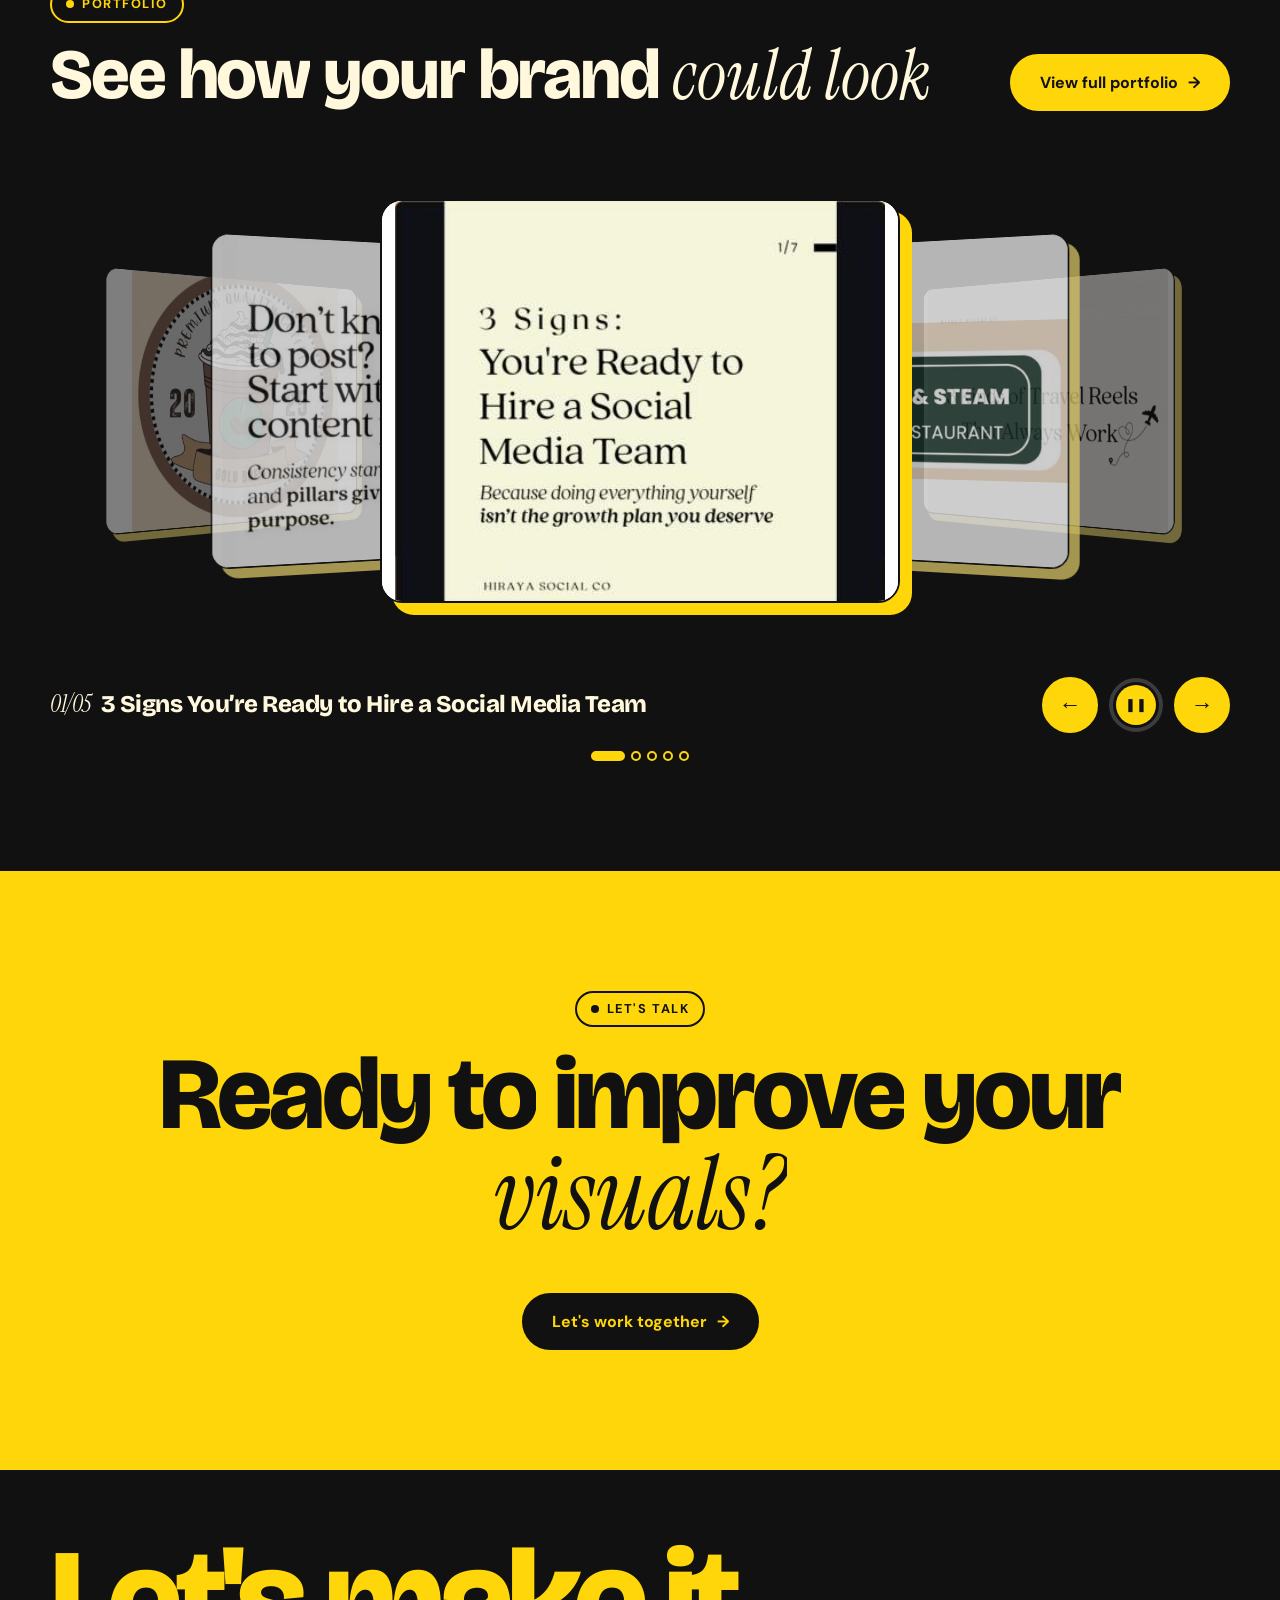
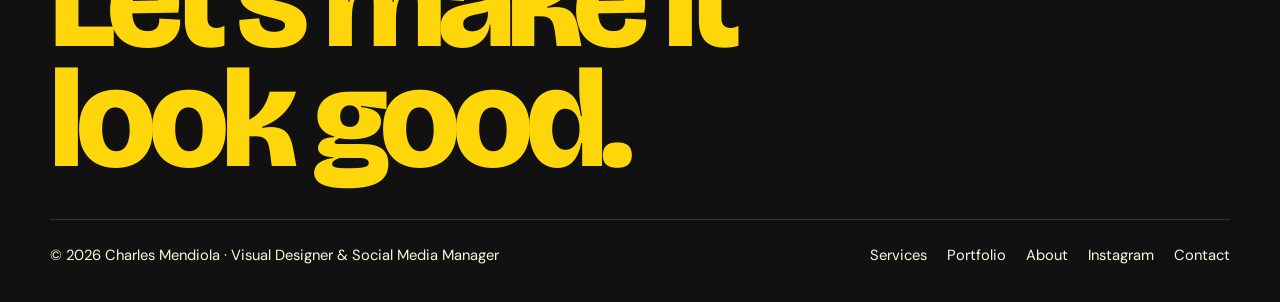
==== commit d2916a05: "Bold yellow redesign with coverflow slideshows" ====
--- a/index.html
+++ b/index.html
@@ -5,15 +5,18 @@
   <meta name="viewport" content="width=device-width, initial-scale=1">
   <title>Charles Mendiola | Visual Designer & Social Media Manager</title>
   <meta name="description" content="Visual designer for brands and social media. Turn inconsistent content into visuals that grab attention and build trust.">
+  <meta name="theme-color" content="#FFD60A">
   <link rel="preconnect" href="https://fonts.googleapis.com">
   <link rel="preconnect" href="https://fonts.gstatic.com" crossorigin>
-  <link href="https://fonts.googleapis.com/css2?family=Montserrat:wght@400;500;600;700&family=Playfair+Display:wght@600;700&display=swap" rel="stylesheet">
+  <link href="https://fonts.googleapis.com/css2?family=Bricolage+Grotesque:opsz,wght@12..96,600;12..96,800&family=DM+Sans:wght@400;500;700&family=Instrument+Serif:ital@0;1&display=swap" rel="stylesheet">
   <link rel="stylesheet" href="styles.css">
 </head>
 <body data-page="index">
+  <div class="curtain" aria-hidden="true"></div>
+  <div class="progress" aria-hidden="true"></div>
   <header class="site-header">
     <div class="wrap">
-      <a class="brand" href="index.html">Charles <span>Mendiola</span></a>
+      <a class="brand" href="index.html">Charles <em>Mendiola</em></a>
       <button class="menu-btn" aria-label="Open menu" aria-expanded="false">&#9776;</button>
       <ul class="nav">
         <li><a href="index.html" data-page="index">Home</a></li>
@@ -25,72 +28,102 @@
     </div>
   </header>
   <main>
-    <section class="hero center">
+    <section class="hero">
+      <div class="blob b1"></div><div class="blob b2"></div>
       <div class="wrap">
-        <h1>Charles Mendiola</h1>
-        <p class="sub">Visual Designer for Brands &amp; Social Media</p>
-        <p class="lead"><strong>Turn inconsistent content into visuals that grab attention and build trust.</strong></p>
-        <div class="btn-row" style="margin-top:28px"><a class="btn gold" href="contact.html">Upgrade your visuals</a><a class="btn ghost" href="portfolio.html">See my work</a></div>
+        <div class="hero-grid">
+          <div>
+            <h1 class="split"><span class="line">Charles</span><span class="line">Mendiola</span></h1>
+            <p class="role rv">Visual Designer for Brands &amp; Social Media</p>
+            <p class="lead rv">Turn inconsistent content into visuals that <span class="hl">grab attention</span> and <span class="hl">build trust.</span></p>
+            <div class="btn-row rv" style="margin-top:30px"><a class="btn" href="contact.html">Upgrade your visuals</a><a class="btn alt" href="portfolio.html">See my work</a></div>
+          </div>
+          <div class="badge rv-pop" aria-hidden="true">
+            <svg viewBox="0 0 200 200"><defs><path id="circ" d="M100,100 m-78,0 a78,78 0 1,1 156,0 a78,78 0 1,1 -156,0"/></defs>
+              <text><textPath href="#circ">Visual designer &bull; Brands &bull; Social media &bull;</textPath></text></svg>
+            <div class="core">&#10022;</div>
+          </div>
+        </div>
       </div>
     </section>
+    <div class="marquee " aria-hidden="true"><div class="track"><span>Social Media Design <i>&#10022;</i></span><span>Marketing Materials <i>&#10022;</i></span><span>Brand Logos <i>&#10022;</i></span><span>Carousels <i>&#10022;</i></span><span>Social Media Management <i>&#10022;</i></span><span>Promotional Ads <i>&#10022;</i></span><span>Social Media Design <i>&#10022;</i></span><span>Marketing Materials <i>&#10022;</i></span><span>Brand Logos <i>&#10022;</i></span><span>Carousels <i>&#10022;</i></span><span>Social Media Management <i>&#10022;</i></span><span>Promotional Ads <i>&#10022;</i></span></div></div>
 
-    <section class="band">
+    <section class="cream rounded-top" style="margin-top:-30px;padding-top:150px">
       <div class="wrap grid-2">
         <div>
-          <span class="eyebrow rv">The problem</span>
-          <h2 class="rv">Struggling with inconsistent visuals?</h2>
-          <p class="rv">Your content feels rushed, unpolished, or all over the place&mdash;and it&rsquo;s making your brand <mark>easy to ignore.</mark></p>
-          <p class="rv">When your visuals aren&rsquo;t clear and consistent, people don&rsquo;t pay attention&mdash;and they don&rsquo;t <mark>trust your brand.</mark></p>
-          <p class="rv">I design clean, professional visuals that turn inconsistent content into something <mark>clear, engaging, and easy to trust.</mark></p>
+          <span class="tag rv">The problem</span>
+          <h2 class="split">Struggling with <span class="it">inconsistent</span> visuals?</h2>
+          <p class="rv">Your content feels rushed, unpolished, or all over the place&mdash;and it&rsquo;s making your brand <strong>easy to ignore.</strong></p>
+          <p class="rv">When your visuals aren&rsquo;t clear and consistent, people don&rsquo;t pay attention&mdash;and they don&rsquo;t <strong>trust your brand.</strong></p>
+          <p class="rv">I design clean, professional visuals that turn inconsistent content into something <span class="hl">clear, engaging, and easy to trust.</span></p>
         </div>
-        <div class="photo-stack">
-          <img class="photo rv left" src="img/photo-phone-feed.jpg" alt="Hand holding a phone showing an Instagram feed">
-          <img class="photo rv right" src="img/photo-black-friday.jpg" alt="Black Friday sale signs on a wooden table">
+        <div class="collage">
+          <div class="frame rv-clip" data-speed="0.06"><img src="img/photo-phone-feed.jpg" alt="Hand holding a phone showing an Instagram feed"></div>
+          <div class="frame rv-clip" data-speed="-0.05" style="--d:.2s"><img src="img/photo-black-friday.jpg" alt="Black Friday sale signs on a wooden table"></div>
+          <span class="sticker rv-pop" style="--d:.5s">clear &gt; cluttered</span>
         </div>
       </div>
     </section>
 
-    <section>
+    <section class="dark">
       <div class="wrap center">
-        <span class="eyebrow rv">Why it matters</span>
-        <h2 class="rv">Why clear visuals matter</h2>
-        <p class="lead rv">Clear and consistent visuals make your brand easier to understand, easier to <mark>trust</mark>, and harder to ignore.</p>
-        <p class="lead rv">When your content is structured and well-designed, your message becomes <mark>stronger</mark>&mdash;and your brand feels more professional. Instead of blending in, your content stands out and connects with your audience.</p>
+        <span class="tag rv">Why it matters</span>
+        <h2 class="split">Why clear visuals <span class="it">matter</span></h2>
+        <p class="lead rv">Clear and consistent visuals make your brand easier to understand, easier to <span class="hl">trust</span>, and harder to ignore.</p>
+        <p class="lead rv">When your content is structured and well-designed, your message becomes <span class="hl">stronger</span>&mdash;and your brand feels more professional. Instead of blending in, your content stands out and connects with your audience.</p>
       </div>
     </section>
 
-    <section class="band">
+    <section>
       <div class="wrap">
-        <h2 class="center rv">What you can get</h2>
-        <div class="grid-3" style="margin-top:36px">
-          <div class="card rv"><div class="num">01</div><h3>Social Media Design</h3><p>Scroll-stopping visuals that keep your content <strong>consistent, engaging, and professional.</strong> Designed to communicate clearly and help your brand stand out in a crowded feed.</p></div>
-          <div class="card rv"><div class="num">02</div><h3>Marketing Materials</h3><p>Clean, professional designs that help you promote your brand effectively. From menus to promotional materials, everything is <strong>clear, consistent, and visually impactful.</strong></p></div>
-          <div class="card rv"><div class="num">03</div><h3>Social Media Management</h3><p>I manage your page so your posts go out <strong>on time, every time.</strong> I schedule your Facebook videos and post your Spotify link in the comments so every view can turn into a stream.</p></div>
+        <div class="work-head">
+          <h2 class="split">What you <span class="it">can get</span></h2>
+          <p class="rv">Three ways I help brands look consistent, professional, and easy to trust.</p>
         </div>
-        <div class="btn-row center rv" style="justify-content:center;margin-top:40px"><a class="btn" href="services.html">View full services</a></div>
+        <div class="grid-3">
+          <div class="card rv"><span class="n">01</span><h3>Social Media Design</h3><p>Scroll-stopping visuals that keep your content <strong>consistent, engaging, and professional.</strong> Designed to communicate clearly and help your brand stand out in a crowded feed.</p><a class="more" href="services.html">Learn more</a></div>
+          <div class="card rv"><span class="n">02</span><h3>Marketing Materials</h3><p>Clean, professional designs that help you promote your brand effectively. From menus to promotional materials, everything is <strong>clear, consistent, and visually impactful.</strong></p><a class="more" href="services.html">Learn more</a></div>
+          <div class="card rv"><span class="n">03</span><h3>Social Media Management</h3><p>I manage your page so your posts go out <strong>on time, every time.</strong> I schedule your Facebook videos and post your Spotify link in the comments so every view can turn into a stream.</p><a class="more" href="services.html">Learn more</a></div>
+        </div>
       </div>
     </section>
 
-    <section class="band-navy">
-      <div class="wrap grid-2">
-        <div>
-          <h2 class="rv">See how your brand could look</h2>
-          <p class="lead rv">Explore clean, professional visuals designed to make brands more consistent, engaging, and easy to trust.</p>
-          <div class="btn-row rv"><a class="btn gold" href="portfolio.html">View portfolio</a></div>
+    <section class="dark">
+      <div class="wrap">
+        <div class="work-head">
+          <div><span class="tag rv">Portfolio</span><h2 class="split" style="margin:0">See how your brand <span class="it">could look</span></h2></div>
+          <a class="btn yellow rv" href="portfolio.html">View full portfolio</a>
         </div>
-        <img class="photo rv zoom" src="img/carousel-3-signs.jpg" alt="Carousel cover: 3 Signs You're Ready to Hire a Social Media Team">
+        <div class="slideshow" data-delay="4000" aria-label="Featured carousel designs">
+          <figure><img src="img/carousel-3-signs.jpg" alt="Carousel cover: 3 Signs You're Ready to Hire a Social Media Team"><figcaption>3 Signs You&rsquo;re Ready to Hire a Social Media Team</figcaption></figure>
+          <figure><img src="img/logo-willow-steam.jpg" alt="Willow &amp; Steam Cafe &amp; Restaurant logo"><figcaption>Willow &amp; Steam Cafe &amp; Restaurant</figcaption></figure>
+          <figure><img src="img/carousel-travel-reels.jpg" alt="Carousel cover: 3 Kinds of Travel Reels That Always Work"><figcaption>3 Kinds of Travel Reels</figcaption></figure>
+          <figure><img src="img/logo-gold-brew.jpg" alt="Gold Brew coffee logo"><figcaption>Gold Brew</figcaption></figure>
+          <figure><img src="img/carousel-content-pillars.jpg" alt="Carousel cover: Don't know what to post? Start with your content pillars"><figcaption>Start With Your Content Pillars</figcaption></figure>
+        </div>
+      </div>
+    </section>
+    <section class="cta">
+      <div class="wrap">
+        <span class="tag rv">Let's talk</span>
+        <h2 class="split">Ready to improve your <span class="it">visuals?</span></h2>
+        <div class="btn-row rv" style="justify-content:center"><a class="btn" href="contact.html">Let's work together</a></div>
       </div>
     </section>
   </main>
   <footer class="site-footer">
     <div class="wrap">
-      <span>&copy; 2026 Charles Mendiola &middot; Visual Designer &amp; Social Media Manager</span>
-      <nav>
-        <a href="services.html">Services</a>
-        <a href="portfolio.html">Portfolio</a>
-        <a href="https://www.instagram.com/cm.creativelab/" target="_blank" rel="noopener">Instagram</a>
-        <a href="contact.html">Contact</a>
-      </nav>
+      <p class="big">Let's make it<br>look good.</p>
+      <div class="row">
+        <span>&copy; 2026 Charles Mendiola &middot; Visual Designer &amp; Social Media Manager</span>
+        <nav>
+          <a href="services.html">Services</a>
+          <a href="portfolio.html">Portfolio</a>
+          <a href="about.html">About</a>
+          <a href="https://www.instagram.com/cm.creativelab/" target="_blank" rel="noopener">Instagram</a>
+          <a href="contact.html">Contact</a>
+        </nav>
+      </div>
     </div>
   </footer>
   <script src="main.js"></script>
--- a/styles.css
+++ b/styles.css
@@ -1,185 +1,275 @@
-/* ===== Charles Mendiola — butter-yellow theme ===== */
+/* ===== Charles Mendiola — Bold Yellow ===== */
 :root {
-  --butter: #FFF6D6;      /* page background */
-  --butter-2: #FFF1B8;    /* bands / cards */
-  --gold: #F5B700;        /* main accent */
-  --gold-deep: #C98F00;   /* hover / small text accents */
-  --navy: #050A30;        /* text */
-  --ink-soft: #3B3F5C;
+  --yellow: #FFD60A;
+  --yellow-2: #FFE45C;
+  --yellow-deep: #F2B600;
+  --ink: #111111;
+  --ink-2: #2B2B2B;
+  --cream: #FFF8DC;
   --white: #FFFFFF;
-  --radius: 14px;
-  --shadow: 0 18px 40px -22px rgba(5, 10, 48, .35);
-  --serif: "Playfair Display", Georgia, serif;
-  --sans: "Montserrat", "Segoe UI", Arial, sans-serif;
+  --r: 22px;
+  --display: "Bricolage Grotesque", "Arial Black", sans-serif;
+  --accent: "Instrument Serif", Georgia, serif;
+  --body: "DM Sans", "Segoe UI", Arial, sans-serif;
+  --ease: cubic-bezier(.2, .8, .2, 1);
 }
 * { box-sizing: border-box; }
+html, body { overflow-x: clip; }
 html { scroll-behavior: smooth; }
-body { margin: 0; background: var(--butter); color: var(--navy); font-family: var(--sans); line-height: 1.65; font-size: 16px; }
+body { margin: 0; background: var(--yellow); color: var(--ink); font-family: var(--body); font-size: 17px; line-height: 1.6; }
 img { max-width: 100%; display: block; }
 a { color: inherit; }
-.wrap { width: min(1100px, 100% - 32px); margin-inline: auto; }
+::selection { background: var(--ink); color: var(--yellow); }
+.wrap { width: min(1180px, 100% - 32px); margin-inline: auto; }
 .center { text-align: center; }
 
+/* ---------- Scroll progress + curtain ---------- */
+.progress { position: fixed; top: 0; left: 0; height: 4px; width: 100%; background: var(--ink); transform-origin: 0 50%; transform: scaleX(0); z-index: 100; }
+.curtain { position: fixed; inset: 0; background: var(--ink); z-index: 200; pointer-events: none; transform: translateY(0); animation: curtainUp .9s var(--ease) .1s forwards; }
+.curtain::after { content: ""; position: absolute; inset: auto 0 0 0; height: 30%; background: var(--yellow-deep); }
+.curtain.leave { animation: curtainDown .55s var(--ease) forwards; transform: translateY(100%); }
+@keyframes curtainUp { to { transform: translateY(-100%); } }
+@keyframes curtainDown { from { transform: translateY(100%); } to { transform: translateY(0); } }
+
 /* ---------- Header ---------- */
-.site-header { position: sticky; top: 0; z-index: 50; background: rgba(255, 246, 214, .92); backdrop-filter: blur(10px); border-bottom: 1px solid rgba(5, 10, 48, .08); }
-.site-header .wrap { display: flex; align-items: center; justify-content: space-between; height: 68px; }
-.brand { font-family: var(--serif); font-weight: 700; font-size: 1.35rem; text-decoration: none; }
-.brand span { color: var(--gold-deep); }
-.nav { display: flex; gap: 6px; list-style: none; margin: 0; padding: 0; }
-.nav a { text-decoration: none; font-weight: 600; font-size: .95rem; padding: 8px 14px; border-radius: 99px; transition: background .25s; }
-.nav a:hover { background: var(--butter-2); }
-.nav a.active { background: var(--gold); }
-.menu-btn { display: none; background: none; border: 0; font-size: 1.6rem; cursor: pointer; color: var(--navy); }
-@media (max-width: 760px) {
-  .menu-btn { display: block; }
-  .nav { position: absolute; top: 68px; left: 0; right: 0; flex-direction: column; background: var(--butter); padding: 12px 16px 20px; border-bottom: 1px solid rgba(5,10,48,.1);
-         transform: translateY(-8px); opacity: 0; pointer-events: none; transition: .25s; }
-  .nav.open { transform: none; opacity: 1; pointer-events: auto; }
-  .nav a { display: block; }
+.site-header { position: fixed; top: 14px; left: 0; right: 0; z-index: 50; }
+.site-header .wrap { display: flex; align-items: center; justify-content: space-between; gap: 12px; }
+.brand { font-family: var(--display); font-weight: 800; font-size: 1.15rem; text-decoration: none; background: var(--ink); color: var(--yellow); padding: 10px 18px; border-radius: 99px; letter-spacing: -.01em; }
+.brand em { font-family: var(--accent); font-style: italic; font-weight: 400; color: var(--white); }
+.nav { display: flex; gap: 2px; list-style: none; margin: 0; padding: 6px; background: var(--ink); border-radius: 99px; }
+.nav a { display: block; text-decoration: none; color: var(--cream); font-weight: 500; font-size: .92rem; padding: 8px 16px; border-radius: 99px; transition: background .3s, color .3s; }
+.nav a:hover { color: var(--yellow); }
+.nav a.active { background: var(--yellow); color: var(--ink); }
+.menu-btn { display: none; width: 48px; height: 48px; border-radius: 50%; border: 0; background: var(--ink); color: var(--yellow); font-size: 1.3rem; cursor: pointer; }
+@media (max-width: 780px) {
+  .menu-btn { display: grid; place-items: center; }
+  .nav { position: fixed; inset: 0; flex-direction: column; justify-content: center; align-items: center; gap: 8px; border-radius: 0; padding: 24px;
+         clip-path: circle(0 at calc(100% - 40px) 38px); transition: clip-path .6s var(--ease); z-index: -1; }
+  .nav.open { clip-path: circle(150% at calc(100% - 40px) 38px); }
+  .nav a { font-family: var(--display); font-size: 2.4rem; font-weight: 800; }
 }
 
 /* ---------- Type ---------- */
-h1, h2, h3 { font-family: var(--serif); line-height: 1.15; margin: 0 0 .5em; }
-h1 { font-size: clamp(2.6rem, 7vw, 5rem); }
-h2 { font-size: clamp(1.9rem, 4vw, 2.8rem); }
-h3 { font-size: clamp(1.3rem, 2.4vw, 1.7rem); }
-.eyebrow { display: inline-block; font-size: .78rem; font-weight: 700; letter-spacing: .14em; text-transform: uppercase; background: var(--gold); padding: 5px 12px; border-radius: 99px; margin-bottom: 16px; }
-.lead { font-size: 1.15rem; color: var(--ink-soft); max-width: 640px; }
+h1, h2, h3 { font-family: var(--display); font-weight: 800; line-height: .98; letter-spacing: -.03em; margin: 0 0 .45em; }
+h1 { font-size: clamp(3rem, 10vw, 8.5rem); }
+h2 { font-size: clamp(2.2rem, 5.5vw, 4.4rem); }
+h3 { font-size: clamp(1.4rem, 2.4vw, 1.9rem); letter-spacing: -.02em; }
+.it { font-family: var(--accent); font-style: italic; font-weight: 400; letter-spacing: 0; }
+.tag { display: inline-flex; align-items: center; gap: 8px; font-size: .8rem; font-weight: 700; letter-spacing: .12em; text-transform: uppercase; border: 2px solid currentColor; padding: 6px 14px; border-radius: 99px; margin-bottom: 18px; }
+.tag::before { content: ""; width: 8px; height: 8px; border-radius: 50%; background: currentColor; }
+.lead { font-size: clamp(1.1rem, 1.6vw, 1.3rem); max-width: 620px; }
 .center .lead { margin-inline: auto; }
-mark { background: linear-gradient(transparent 55%, var(--gold) 55%); color: inherit; padding: 0 2px; }
+.hl { background: var(--ink); color: var(--yellow); padding: 0 .25em; border-radius: 6px; box-decoration-break: clone; -webkit-box-decoration-break: clone; }
 
 /* ---------- Buttons ---------- */
-.btn { display: inline-block; font-weight: 700; text-decoration: none; padding: 14px 28px; border-radius: 99px; background: var(--navy); color: var(--butter);
-       transition: transform .2s, box-shadow .2s, background .2s; border: 2px solid var(--navy); cursor: pointer; font: inherit; font-weight: 700; }
-.btn:hover { transform: translateY(-2px); box-shadow: 0 10px 22px -10px rgba(5,10,48,.6); }
-.btn.gold { background: var(--gold); color: var(--navy); border-color: var(--gold); }
-.btn.ghost { background: transparent; color: var(--navy); }
+.btn { display: inline-flex; align-items: center; gap: 10px; font: 700 1rem var(--body); text-decoration: none; padding: 16px 28px; border-radius: 99px; border: 2px solid var(--ink);
+       background: var(--ink); color: var(--yellow); cursor: pointer; transition: transform .35s var(--ease), background .3s, color .3s; will-change: transform; }
+.btn::after { content: "→"; transition: transform .3s var(--ease); }
+.btn:hover::after { transform: translateX(5px) rotate(-45deg); }
+.btn.alt { background: transparent; color: var(--ink); }
+.btn.alt:hover { background: var(--ink); color: var(--yellow); }
+.btn.yellow { background: var(--yellow); color: var(--ink); border-color: var(--yellow); }
 .btn-row { display: flex; gap: 12px; flex-wrap: wrap; }
 .center .btn-row { justify-content: center; }
 
 /* ---------- Sections ---------- */
-section { padding: 88px 0; }
-.band { background: var(--butter-2); }
-.band-gold { background: var(--gold); }
-.band-navy { background: var(--navy); color: var(--butter); }
-.band-navy .lead { color: #E9E4C8; }
-.page-hero { padding: 80px 0 56px; }
+section { padding: 110px 0; position: relative; }
+.dark { background: var(--ink); color: var(--cream); }
+.dark .tag { color: var(--yellow); }
+.cream { background: var(--cream); }
+.rounded-top { border-radius: 48px 48px 0 0; margin-top: -48px; }
 
 /* Hero */
-.hero { padding: 96px 0 80px; position: relative; overflow: hidden; }
-.hero::before { content: ""; position: absolute; width: 520px; height: 520px; border-radius: 50%; background: var(--gold); opacity: .28; filter: blur(10px); right: -160px; top: -140px; animation: float 9s ease-in-out infinite; }
-.hero::after { content: ""; position: absolute; width: 260px; height: 260px; border-radius: 50%; background: var(--butter-2); left: -90px; bottom: -60px; animation: float 11s ease-in-out infinite reverse; }
+.hero { min-height: 100vh; display: flex; align-items: center; padding: 140px 0 90px; overflow: hidden; }
+.hero h1 { margin: 0; }
+.hero h1 .line { display: block; }
+.hero .role { font-family: var(--accent); font-style: italic; font-size: clamp(1.6rem, 4vw, 3.2rem); line-height: 1.1; margin: 16px 0 22px; }
+.hero .lead { font-weight: 500; }
+.hero-grid { display: grid; grid-template-columns: 1.4fr .6fr; gap: 40px; align-items: end; }
+.badge { width: 170px; height: 170px; position: relative; justify-self: end; }
+.badge svg { width: 100%; height: 100%; animation: spin 16s linear infinite; }
+.badge text { font: 700 11.5px var(--body); letter-spacing: 3.2px; text-transform: uppercase; fill: var(--ink); }
+.badge .core { position: absolute; inset: 34%; border-radius: 50%; background: var(--ink); color: var(--yellow); display: grid; place-items: center; font-size: 1.8rem; }
+@keyframes spin { to { transform: rotate(360deg); } }
+.blob { position: absolute; border-radius: 50%; background: var(--yellow-2); z-index: 0; pointer-events: none; }
 .hero .wrap { position: relative; z-index: 1; }
-.hero .sub { font-family: var(--serif); font-size: clamp(1.2rem, 2.6vw, 1.7rem); margin-bottom: 14px; }
-@keyframes float { 50% { transform: translate(-20px, 24px); } }
-
-/* Grids & cards */
-.grid-2 { display: grid; grid-template-columns: 1fr 1fr; gap: 48px; align-items: center; }
-.grid-3 { display: grid; grid-template-columns: repeat(3, 1fr); gap: 24px; }
-@media (max-width: 860px) { .grid-2, .grid-3 { grid-template-columns: 1fr; gap: 28px; } }
-.card { background: var(--white); border-radius: var(--radius); padding: 28px; box-shadow: var(--shadow); transition: transform .3s, box-shadow .3s; }
-.card:hover { transform: translateY(-6px); box-shadow: 0 26px 48px -24px rgba(5,10,48,.45); }
-.card .num { font-family: var(--serif); font-size: 2.2rem; color: var(--gold-deep); line-height: 1; }
-.photo { border-radius: var(--radius); box-shadow: var(--shadow); width: 100%; object-fit: cover; }
-.photo-stack { display: grid; grid-template-columns: 1fr 1fr; gap: 16px; }
-.photo-stack img { aspect-ratio: 4/5; }
-.photo-stack img:nth-child(2) { margin-top: 40px; }
-ul.ticks { list-style: none; padding: 0; margin: 12px 0 0; }
-ul.ticks li { padding-left: 30px; position: relative; margin-bottom: 8px; }
-ul.ticks li::before { content: "✓"; position: absolute; left: 0; top: 0; width: 20px; height: 20px; border-radius: 50%; background: var(--gold); font-size: .72rem; font-weight: 700; display: grid; place-items: center; margin-top: 3px; }
-
-/* Service rows */
-.service { padding: 64px 0; border-bottom: 1px solid rgba(5,10,48,.08); }
-.service:nth-child(even) .grid-2 > :first-child { order: 2; }
-@media (max-width: 860px) { .service:nth-child(even) .grid-2 > :first-child { order: 0; } }
-
-/* Facebook schedule mockup */
-.fb-mock { background: var(--white); border-radius: var(--radius); box-shadow: var(--shadow); padding: 18px; max-width: 420px; margin-inline: auto; font-size: .92rem; }
+.blob.b1 { width: 46vw; height: 46vw; right: -14vw; top: -12vw; animation: drift 14s ease-in-out infinite; }
+.blob.b2 { width: 22vw; height: 22vw; left: -6vw; bottom: -6vw; background: var(--yellow-deep); opacity: .35; animation: drift 11s ease-in-out infinite reverse; }
+@keyframes drift { 50% { transform: translate(-3vw, 3vw) scale(1.05); } }
+@media (max-width: 780px) { .hero-grid { grid-template-columns: 1fr; } .badge { justify-self: start; width: 130px; height: 130px; } }
+
+/* Marquee */
+.marquee { background: var(--ink); color: var(--yellow); overflow: hidden; padding: 20px 0; transform: rotate(-2deg); margin: 0 -2vw; position: relative; z-index: 2; }
+.marquee.flat { transform: none; margin: 0; }
+.marquee .track { display: flex; width: max-content; animation: marquee 28s linear infinite; }
+.marquee span { font-family: var(--display); font-weight: 800; font-size: clamp(1.4rem, 3vw, 2.4rem); white-space: nowrap; padding-right: 40px; letter-spacing: -.02em; }
+.marquee span i { font-family: var(--accent); font-weight: 400; color: var(--cream); }
+@keyframes marquee { to { transform: translateX(-50%); } }
+
+/* Grids */
+.grid-2 { display: grid; grid-template-columns: 1fr 1fr; gap: 56px; align-items: center; }
+.grid-3 { display: grid; grid-template-columns: repeat(3, 1fr); gap: 20px; }
+@media (max-width: 900px) { .grid-2, .grid-3 { grid-template-columns: 1fr; gap: 28px; } }
+
+/* Cards */
+.card { background: var(--cream); border: 2px solid var(--ink); border-radius: var(--r); padding: 30px; position: relative; transition: transform .45s var(--ease), box-shadow .45s var(--ease); box-shadow: 0 0 0 var(--ink); }
+.card:hover { transform: translate(-6px, -6px); box-shadow: 8px 8px 0 var(--ink); }
+.dark .card { background: #1c1c1c; border-color: #333; color: var(--cream); }
+.dark .card:hover { box-shadow: 8px 8px 0 var(--yellow); }
+.card .n { font-family: var(--display); font-weight: 800; font-size: 3.4rem; line-height: 1; color: var(--yellow-deep); display: block; margin-bottom: 16px; }
+.card a.more { font-weight: 700; text-decoration: none; border-bottom: 2px solid; }
+
+/* Image frames */
+.frame { border-radius: var(--r); overflow: hidden; border: 2px solid var(--ink); background: var(--ink); }
+.frame img { width: 100%; height: 100%; object-fit: cover; transition: transform 1s var(--ease); }
+.frame:hover img { transform: scale(1.06); }
+.collage { position: relative; min-height: 520px; }
+.collage .frame { position: absolute; box-shadow: 10px 10px 0 var(--ink); }
+.collage .frame:nth-child(1) { width: 62%; aspect-ratio: 4/5; left: 0; top: 0; rotate: -4deg; }
+.collage .frame:nth-child(2) { width: 52%; aspect-ratio: 4/5; right: 0; bottom: 0; rotate: 5deg; }
+.collage .sticker { position: absolute; left: 44%; top: 44%; z-index: 3; background: var(--ink); color: var(--yellow); font-family: var(--display); font-weight: 800; padding: 10px 18px; border-radius: 99px; rotate: -8deg; font-size: 1.05rem; }
+@media (max-width: 900px) { .collage { min-height: 440px; } }
+
+/* Services: sticky stacked cards */
+.stack { display: grid; gap: 28px; }
+.stack .svc { position: sticky; top: calc(90px + var(--i) * 18px); background: var(--cream); border: 2px solid var(--ink); border-radius: 32px; padding: clamp(24px, 4vw, 52px);
+              display: grid; grid-template-columns: 1fr 1fr; gap: 44px; align-items: center; box-shadow: 0 -10px 30px -20px rgba(0,0,0,.35); }
+.stack .svc:nth-child(2) { background: var(--white); }
+.stack .svc:nth-child(3) { background: var(--ink); color: var(--cream); }
+.stack .svc:nth-child(3) .ticks li::before { background: var(--yellow); color: var(--ink); }
+.svc .big-n { font-family: var(--display); font-weight: 800; font-size: clamp(4rem, 9vw, 7rem); line-height: .8; color: var(--yellow-deep); }
+.svc .pair { display: grid; grid-template-columns: 1fr 1fr; gap: 14px; }
+.svc .pair .frame { aspect-ratio: 3/4; }
+.svc .pair .frame:nth-child(2) { margin-top: 36px; }
+@media (max-width: 900px) { .stack .svc { grid-template-columns: 1fr; position: relative; top: 0; } }
+ul.ticks { list-style: none; padding: 0; margin: 18px 0 0; display: grid; gap: 10px; }
+ul.ticks li { padding-left: 34px; position: relative; font-weight: 500; }
+ul.ticks li::before { content: "✦"; position: absolute; left: 0; top: 1px; width: 24px; height: 24px; border-radius: 50%; background: var(--ink); color: var(--yellow); font-size: .7rem; display: grid; place-items: center; }
+
+/* Facebook mockup */
+.fb-mock { background: var(--white); color: var(--ink); border-radius: 18px; border: 2px solid var(--yellow); padding: 18px; font-size: .92rem; rotate: -2deg; box-shadow: 10px 10px 0 var(--yellow); }
 .fb-row { display: flex; align-items: center; gap: 10px; margin-bottom: 10px; }
-.fb-av { width: 36px; height: 36px; border-radius: 50%; background: var(--gold); display: grid; place-items: center; font-weight: 700; }
-.fb-row small { display: block; color: #6b6f85; font-size: .75rem; }
-.fb-tag { margin-left: auto; background: var(--butter-2); font-size: .68rem; font-weight: 700; padding: 4px 8px; border-radius: 6px; letter-spacing: .04em; }
-.fb-video { aspect-ratio: 16/9; border-radius: 10px; background: linear-gradient(135deg, var(--navy), #2a2f5c); display: grid; place-items: center; position: relative; margin: 10px 0; }
-.fb-video::before { content: ""; border-left: 22px solid var(--gold); border-top: 14px solid transparent; border-bottom: 14px solid transparent; margin-left: 6px; }
-.fb-video span { position: absolute; right: 10px; bottom: 8px; color: #fff; font-size: .75rem; background: rgba(0,0,0,.5); padding: 2px 6px; border-radius: 4px; }
-.fb-comment { background: var(--butter); border-radius: 10px; padding: 10px 12px; }
+.fb-av { width: 38px; height: 38px; border-radius: 50%; background: var(--yellow); display: grid; place-items: center; font-weight: 800; flex: none; }
+.fb-row small { display: block; color: #777; font-size: .75rem; }
+.fb-tag { margin-left: auto; background: var(--ink); color: var(--yellow); font-size: .66rem; font-weight: 700; padding: 5px 9px; border-radius: 99px; letter-spacing: .05em; white-space: nowrap; }
+.fb-video { aspect-ratio: 16/9; border-radius: 12px; background: linear-gradient(135deg, #1c1c1c, #3a3a3a); display: grid; place-items: center; position: relative; margin: 10px 0; }
+.fb-video::before { content: ""; width: 58px; height: 58px; border-radius: 50%; background: var(--yellow); animation: pulse 2s ease-in-out infinite; }
+.fb-video::after { content: ""; position: absolute; border-left: 16px solid var(--ink); border-top: 10px solid transparent; border-bottom: 10px solid transparent; margin-left: 5px; }
+.fb-video span { position: absolute; right: 10px; bottom: 8px; color: #fff; font-size: .75rem; background: rgba(0,0,0,.6); padding: 2px 7px; border-radius: 4px; }
+@keyframes pulse { 50% { transform: scale(1.12); box-shadow: 0 0 0 12px rgba(255,214,10,.25); } }
+.fb-comment { background: #f3f3f3; border-radius: 12px; padding: 10px 12px; }
 .fb-comment b { color: #1a9e4b; }
 
+/* Page hero */
+.page-hero { padding: 170px 0 80px; overflow: hidden; }
+.page-hero h1 { font-size: clamp(2.8rem, 8vw, 6.6rem); max-width: 1000px; }
+.page-hero.center h1 { margin-inline: auto; }
+
+/* ---------- Coverflow slideshow ---------- */
+.cf { position: relative; padding: 10px 0 0; outline: none; }
+.cf-stage { position: relative; height: min(500px, 64vh); perspective: 1400px; touch-action: pan-y; cursor: grab; }
+.cf-stage:active { cursor: grabbing; }
+.cf-stage > figure { position: absolute; left: 50%; top: 50%; width: min(520px, 70vw); margin: 0; transform-style: preserve-3d;
+                     transition: transform .8s var(--ease), opacity .8s var(--ease), filter .8s var(--ease); will-change: transform; }
+.cf-stage > figure .card-img { background: var(--white); border: 2px solid var(--ink); border-radius: var(--r); overflow: hidden; box-shadow: 12px 12px 0 var(--ink); }
+.cf-stage > figure img { width: 100%; height: min(400px, 50vh); object-fit: contain; background: var(--white); }
+.cf-stage > figure figcaption { display: none; }
+.cf-stage > figure.on .card-img { box-shadow: 14px 14px 0 var(--ink); }
+.cf-bar { display: flex; align-items: center; justify-content: space-between; gap: 16px; margin-top: 26px; flex-wrap: wrap; }
+.cf-cap { font-family: var(--display); font-weight: 800; font-size: clamp(1.1rem, 2vw, 1.5rem); letter-spacing: -.02em; min-height: 1.4em; flex: 1; }
+.cf-cap .count { font-family: var(--accent); font-style: italic; font-weight: 400; margin-right: 10px; }
+.cf-cap span { display: inline-block; transition: transform .5s var(--ease), opacity .5s; }
+.cf-cap.swap span { transform: translateY(14px); opacity: 0; }
+.cf-ctrl { display: flex; gap: 10px; align-items: center; }
+.cf-btn { width: 56px; height: 56px; border-radius: 50%; border: 2px solid var(--ink); background: var(--yellow); color: var(--ink); font-size: 1.4rem; cursor: pointer; display: grid; place-items: center; transition: background .3s, color .3s, transform .3s var(--ease); }
+.cf-btn:hover { background: var(--ink); color: var(--yellow); transform: scale(1.06); }
+.cf-btn:focus-visible, .cf:focus-visible { outline: 3px solid var(--ink); outline-offset: 4px; }
+.cf-ring { position: relative; width: 56px; height: 56px; }
+.cf-ring svg { width: 100%; height: 100%; rotate: -90deg; }
+.cf-ring circle { fill: none; stroke-width: 4; }
+.cf-ring .bg { stroke: rgba(0,0,0,.15); }
+.cf-ring .fg { stroke: var(--ink); stroke-dasharray: 157; stroke-dashoffset: 157; }
+.cf.playing .cf-ring .fg { animation: ring var(--delay, 4s) linear forwards; }
+.cf-ring button { position: absolute; inset: 8px; border-radius: 50%; border: 0; background: var(--ink); color: var(--yellow); cursor: pointer; font-size: .8rem; }
+@keyframes ring { to { stroke-dashoffset: 0; } }
+.cf-dots { display: flex; gap: 6px; justify-content: center; margin-top: 18px; }
+.cf-dots button { width: 10px; height: 10px; padding: 0; border-radius: 99px; border: 2px solid var(--ink); background: transparent; cursor: pointer; transition: width .4s var(--ease), background .3s; }
+.cf-dots button.on { width: 34px; background: var(--ink); }
+.dark .cf-btn { border-color: var(--yellow); }
+@media (max-width: 700px) { .cf-stage { height: 340px; } .cf-stage > figure img { height: 260px; } .cf-stage > figure .card-img { box-shadow: 8px 8px 0 var(--ink); } }
+
 /* Portfolio */
-.filters { display: flex; flex-wrap: wrap; gap: 8px; justify-content: center; margin: 0 0 40px; }
-.filters a { text-decoration: none; font-weight: 600; padding: 8px 18px; border-radius: 99px; background: var(--white); box-shadow: var(--shadow); transition: background .2s; }
-.filters a:hover { background: var(--gold); }
-.work-block { margin-bottom: 80px; scroll-margin-top: 90px; }
-.work-block h2 { text-align: center; }
-.note { text-align: center; font-size: .9rem; color: var(--ink-soft); font-style: italic; margin-top: 18px; }
-.ad-frame { max-width: 720px; margin: 0 auto; }
-.ad-frame img { border-radius: var(--radius); box-shadow: var(--shadow); transition: transform .4s; }
-.ad-frame img:hover { transform: scale(1.02); }
-
-/* Slideshow */
-.ss { position: relative; max-width: 780px; margin: 0 auto; }
-.ss-viewport { overflow: hidden; border-radius: var(--radius); box-shadow: var(--shadow); background: var(--white); border: 6px solid var(--white); }
-.ss-track { display: flex; transition: transform .7s cubic-bezier(.65,0,.35,1); }
-.ss-track > figure { flex: 0 0 100%; margin: 0; overflow: hidden; }
-.ss-track img { width: 100%; height: min(460px, 62vh); object-fit: contain; background: var(--white); }
-.ss-track figcaption { display: none; }
-.ss-track > figure.on img { animation: ssZoom 6s ease-out both; }
-@keyframes ssZoom { from { transform: scale(1.07); } to { transform: scale(1); } }
-.ss-caption { text-align: center; margin: 16px 0 0; font-weight: 600; min-height: 1.6em; transition: opacity .3s; }
-.ss-btn { position: absolute; top: calc(min(460px, 62vh) / 2 + 6px); transform: translateY(-50%); width: 48px; height: 48px; border-radius: 50%; border: 0; cursor: pointer;
-          background: var(--gold); color: var(--navy); font-size: 26px; line-height: 1; display: grid; place-items: center; box-shadow: var(--shadow); transition: transform .2s, background .2s; z-index: 2; }
-.ss-btn:hover { background: var(--navy); color: var(--gold); transform: translateY(-50%) scale(1.08); }
-.ss-prev { left: -24px; } .ss-next { right: -24px; }
-.ss-dots { display: flex; justify-content: center; gap: 8px; margin-top: 14px; }
-.ss-dots button { width: 10px; height: 10px; border: 0; padding: 0; border-radius: 99px; background: rgba(5,10,48,.22); cursor: pointer; transition: width .3s, background .3s; }
-.ss-dots button.on { width: 28px; background: var(--gold-deep); }
-.ss-progress { height: 3px; background: rgba(5,10,48,.1); border-radius: 3px; overflow: hidden; margin-top: 12px; }
-.ss-progress i { display: block; height: 100%; width: 0; background: var(--gold); }
-.ss.playing .ss-progress i { animation: ssFill var(--ss-delay, 4s) linear forwards; }
-@keyframes ssFill { to { width: 100%; } }
-@media (max-width: 760px) {
-  .ss-track img { height: 300px; }
-  .ss-btn { top: 156px; width: 40px; height: 40px; }
-  .ss-prev { left: 8px; } .ss-next { right: 8px; }
-}
+.work { padding: 90px 0; }
+.work-head { display: flex; justify-content: space-between; align-items: end; gap: 24px; flex-wrap: wrap; margin-bottom: 30px; }
+.work-head h2 { margin: 0; }
+.work-head p { margin: 0; max-width: 380px; }
+.jump { display: flex; gap: 10px; flex-wrap: wrap; justify-content: center; margin-top: 30px; }
+.jump a { text-decoration: none; font-weight: 700; padding: 12px 22px; border: 2px solid var(--ink); border-radius: 99px; transition: background .3s, color .3s; }
+.jump a:hover { background: var(--ink); color: var(--yellow); }
+.note { font-family: var(--accent); font-style: italic; font-size: 1.2rem; text-align: center; margin-top: 24px; }
+.ad-wrap { max-width: 860px; margin: 0 auto; }
+.ad-wrap .frame { box-shadow: 14px 14px 0 var(--yellow); border-color: var(--yellow); }
 
 /* Contact */
-.contact-card { background: var(--white); border-radius: 22px; padding: 40px; box-shadow: var(--shadow); }
-.contact-line { display: flex; align-items: center; gap: 14px; padding: 16px; border-radius: 12px; background: var(--butter); margin-bottom: 12px; flex-wrap: wrap; }
-.contact-line .ico { width: 42px; height: 42px; border-radius: 50%; background: var(--gold); display: grid; place-items: center; font-weight: 700; flex: none; }
-.contact-line a { font-weight: 600; text-decoration: none; word-break: break-all; }
-.contact-line .btn { margin-left: auto; padding: 8px 18px; font-size: .85rem; }
-form .field { margin-bottom: 14px; }
-form label { display: block; font-weight: 600; font-size: .9rem; margin-bottom: 6px; }
-form input, form textarea, form select { width: 100%; font: inherit; padding: 12px 14px; border-radius: 10px; border: 2px solid var(--butter-2); background: var(--butter); color: var(--navy); transition: border-color .2s; }
-form input:focus, form textarea:focus, form select:focus { outline: none; border-color: var(--gold); }
-
-/* CTA strip */
-.cta-strip { text-align: center; }
-.cta-strip h2 { margin-bottom: 20px; }
+.contact-big { font-family: var(--display); font-weight: 800; font-size: clamp(1.4rem, 4vw, 3rem); letter-spacing: -.03em; text-decoration: none; display: inline-block; word-break: break-all; background: linear-gradient(var(--ink), var(--ink)) 0 100% / 0 4px no-repeat; transition: background-size .5s var(--ease); }
+.contact-big:hover { background-size: 100% 4px; }
+.contact-list { display: grid; gap: 16px; margin-top: 26px; }
+.contact-row { display: flex; align-items: center; justify-content: space-between; gap: 14px; flex-wrap: wrap; padding: 22px 0; border-top: 2px solid var(--ink); }
+.contact-row small { display: block; font-weight: 700; letter-spacing: .12em; text-transform: uppercase; font-size: .75rem; }
+.copy { padding: 10px 20px; font-size: .9rem; }
+.copy::after { content: none; }
+form.panel { background: var(--ink); color: var(--cream); border-radius: 32px; padding: clamp(24px, 4vw, 44px); }
+form.panel h2 { color: var(--yellow); }
+.field { margin-bottom: 16px; }
+.field label { display: block; font-weight: 700; font-size: .85rem; letter-spacing: .06em; text-transform: uppercase; margin-bottom: 6px; color: var(--yellow); }
+.field input, .field textarea, .field select { width: 100%; font: inherit; color: var(--cream); background: transparent; border: 0; border-bottom: 2px solid #444; padding: 12px 2px; transition: border-color .3s; border-radius: 0; }
+.field select option { color: var(--ink); }
+.field input:focus, .field textarea:focus, .field select:focus { outline: none; border-color: var(--yellow); }
+.chips { display: flex; flex-wrap: wrap; gap: 8px; }
+.chips label { text-transform: none; letter-spacing: 0; font-size: .9rem; color: var(--cream); margin: 0; }
+.chips input { position: absolute; opacity: 0; width: 1px; height: 1px; }
+.chips span { display: inline-block; padding: 8px 16px; border: 2px solid #444; border-radius: 99px; cursor: pointer; transition: .25s; }
+.chips input:checked + span { background: var(--yellow); color: var(--ink); border-color: var(--yellow); }
+.chips input:focus-visible + span { outline: 2px solid var(--yellow); outline-offset: 2px; }
+
+/* CTA */
+.cta { text-align: center; padding: 120px 0; overflow: hidden; }
+.cta h2 { font-size: clamp(2.6rem, 8vw, 6.4rem); }
 
 /* Footer */
-.site-footer { background: var(--navy); color: var(--butter); padding: 40px 0; font-size: .9rem; }
-.site-footer .wrap { display: flex; justify-content: space-between; gap: 16px; flex-wrap: wrap; align-items: center; }
-.site-footer a { text-decoration: none; color: var(--gold); font-weight: 600; }
-.site-footer nav { display: flex; gap: 18px; flex-wrap: wrap; }
-
-/* ---------- Entrance animations ---------- */
-.js .rv { opacity: 0; transform: translateY(30px); transition: opacity .8s ease, transform .8s cubic-bezier(.2,.7,.2,1); transition-delay: var(--d, 0s); }
-.js .rv.zoom { transform: scale(.93); }
-.js .rv.left { transform: translateX(-40px); }
-.js .rv.right { transform: translateX(40px); }
+.site-footer { background: var(--ink); color: var(--cream); padding: 70px 0 34px; }
+.site-footer .big { font-family: var(--display); font-weight: 800; font-size: clamp(2.6rem, 11vw, 9.5rem); line-height: .85; letter-spacing: -.05em; color: var(--yellow); margin: 0 0 40px; }
+.site-footer .row { display: flex; justify-content: space-between; gap: 18px; flex-wrap: wrap; font-size: .92rem; border-top: 1px solid #333; padding-top: 24px; }
+.site-footer nav { display: flex; gap: 20px; flex-wrap: wrap; }
+.site-footer a { text-decoration: none; }
+.site-footer a:hover { color: var(--yellow); }
+
+/* ---------- Animations ---------- */
+.js .rv { opacity: 0; transform: translateY(40px); transition: opacity .9s var(--ease), transform .9s var(--ease); transition-delay: var(--d, 0s); }
 .js .rv.in { opacity: 1; transform: none; }
-.hero h1, .hero .sub, .hero .lead, .hero .btn-row, .page-hero > .wrap > * { animation: rise .9s cubic-bezier(.2,.7,.2,1) both; }
-.hero .sub, .page-hero > .wrap > :nth-child(2) { animation-delay: .12s; }
-.hero .lead, .page-hero > .wrap > :nth-child(3) { animation-delay: .24s; }
-.hero .btn-row, .page-hero > .wrap > :nth-child(4) { animation-delay: .36s; }
-@keyframes rise { from { opacity: 0; transform: translateY(26px); } }
-body { animation: fadeIn .5s ease both; }
-@keyframes fadeIn { from { opacity: 0; } }
+.js .rv-clip { clip-path: inset(100% 0 0 0 round var(--r)); transition: clip-path 1.2s var(--ease); transition-delay: var(--d, 0s); }
+.js .rv-clip.in { clip-path: inset(0 0 0 0 round var(--r)); }
+.js .rv-pop { opacity: 0; transform: scale(.85) rotate(-3deg); transition: opacity .8s var(--ease), transform .8s var(--ease); transition-delay: var(--d, 0s); }
+.js .rv-pop.in { opacity: 1; transform: none; }
+/* word-by-word heading reveal */
+.split .w { display: inline-block; overflow: hidden; vertical-align: top; padding-bottom: .08em; margin-bottom: -.08em; }
+.split .w > span { display: inline-block; transform: translateY(105%); transition: transform 1s var(--ease); transition-delay: calc(var(--wi) * 60ms + var(--d, 0s)); }
+.split.in .w > span { transform: none; }
 
 @media (prefers-reduced-motion: reduce) {
   *, *::before, *::after { animation: none !important; transition: none !important; }
-  .js .rv { opacity: 1; transform: none; }
+  .js .rv, .js .rv-pop { opacity: 1; transform: none; }
+  .js .rv-clip { clip-path: none; }
+  .split .w > span { transform: none; }
+  .curtain { display: none; }
   html { scroll-behavior: auto; }
 }
+
+/* slideshow on dark sections */
+.dark .cf-stage > figure .card-img, .dark .cf-stage > figure.on .card-img { box-shadow: 12px 12px 0 var(--yellow); }
+.dark .cf-ring .fg { stroke: var(--yellow); }
+.dark .cf-ring .bg { stroke: rgba(255,255,255,.18); }
+.dark .cf-ring button { background: var(--yellow); color: var(--ink); }
+.dark .cf-dots button { border-color: var(--yellow); }
+.dark .cf-dots button.on { background: var(--yellow); }
+.dark .cf-btn:hover { background: var(--cream); color: var(--ink); }
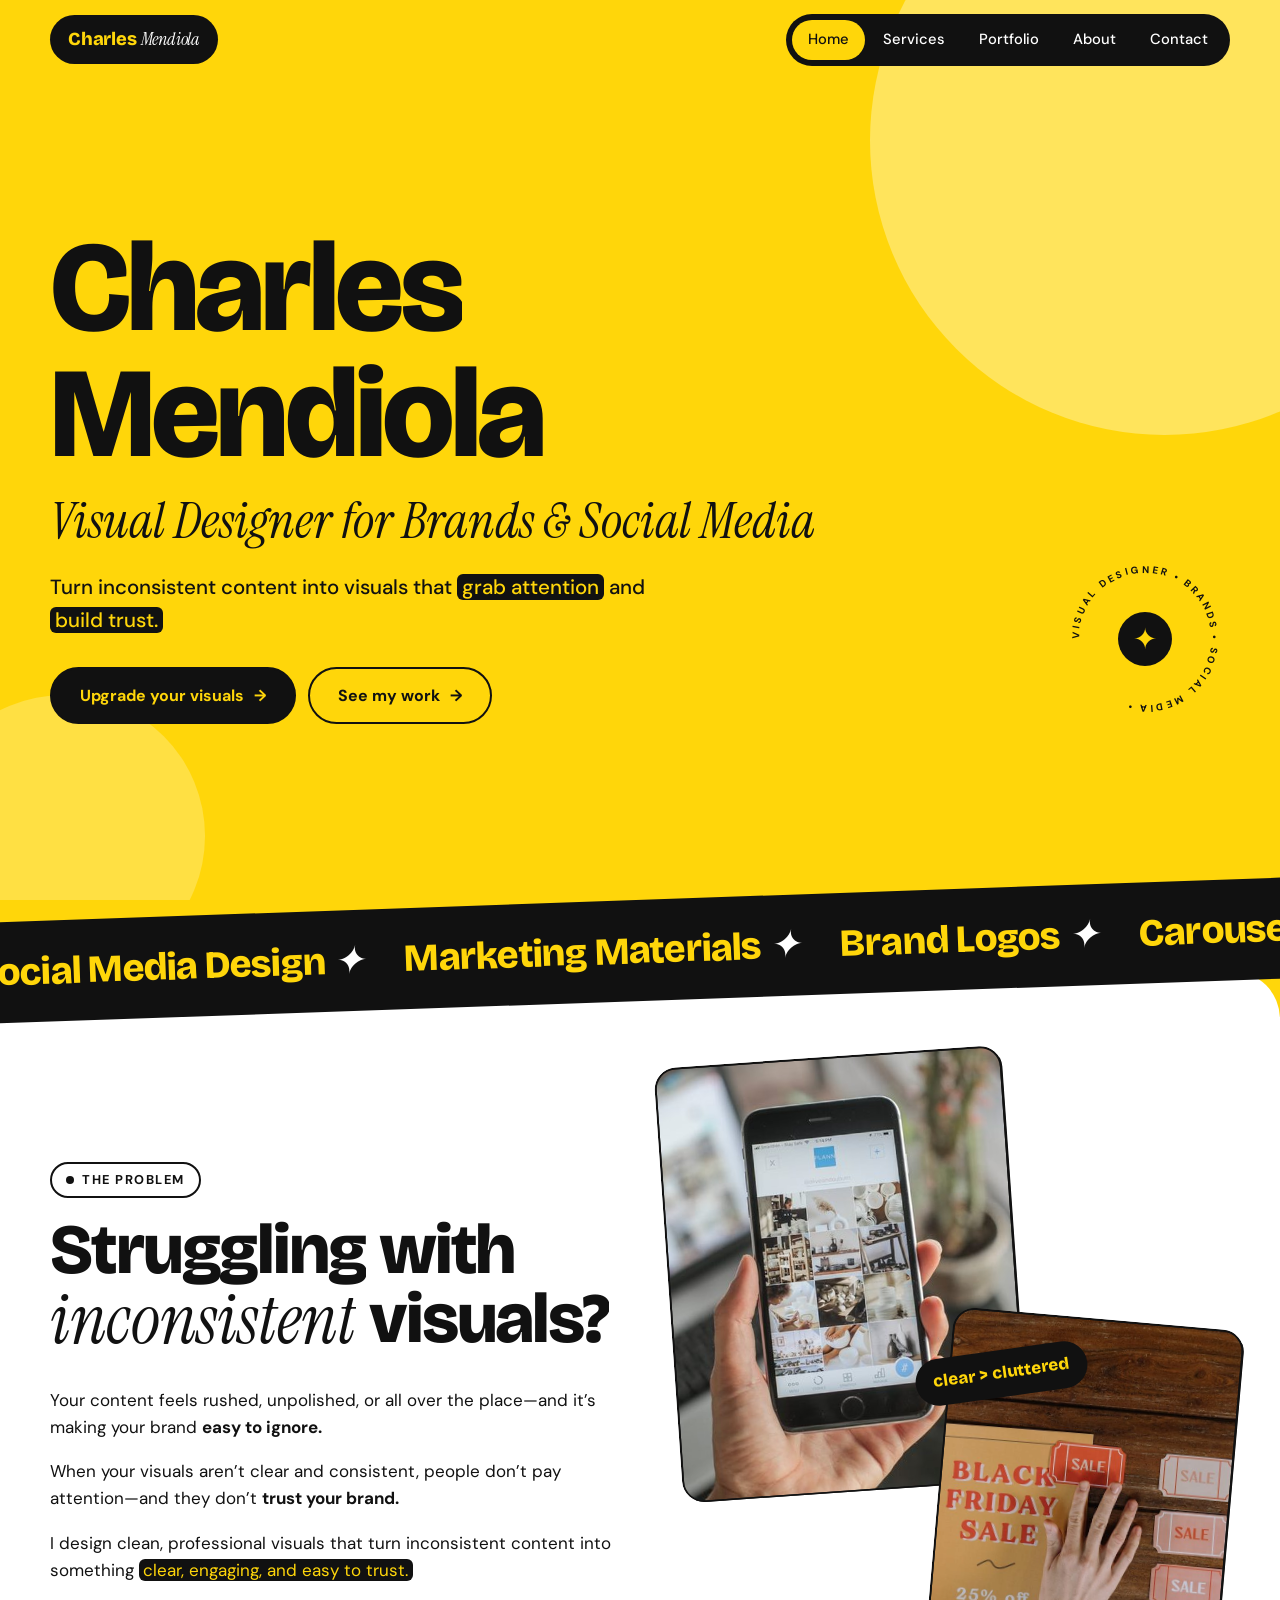
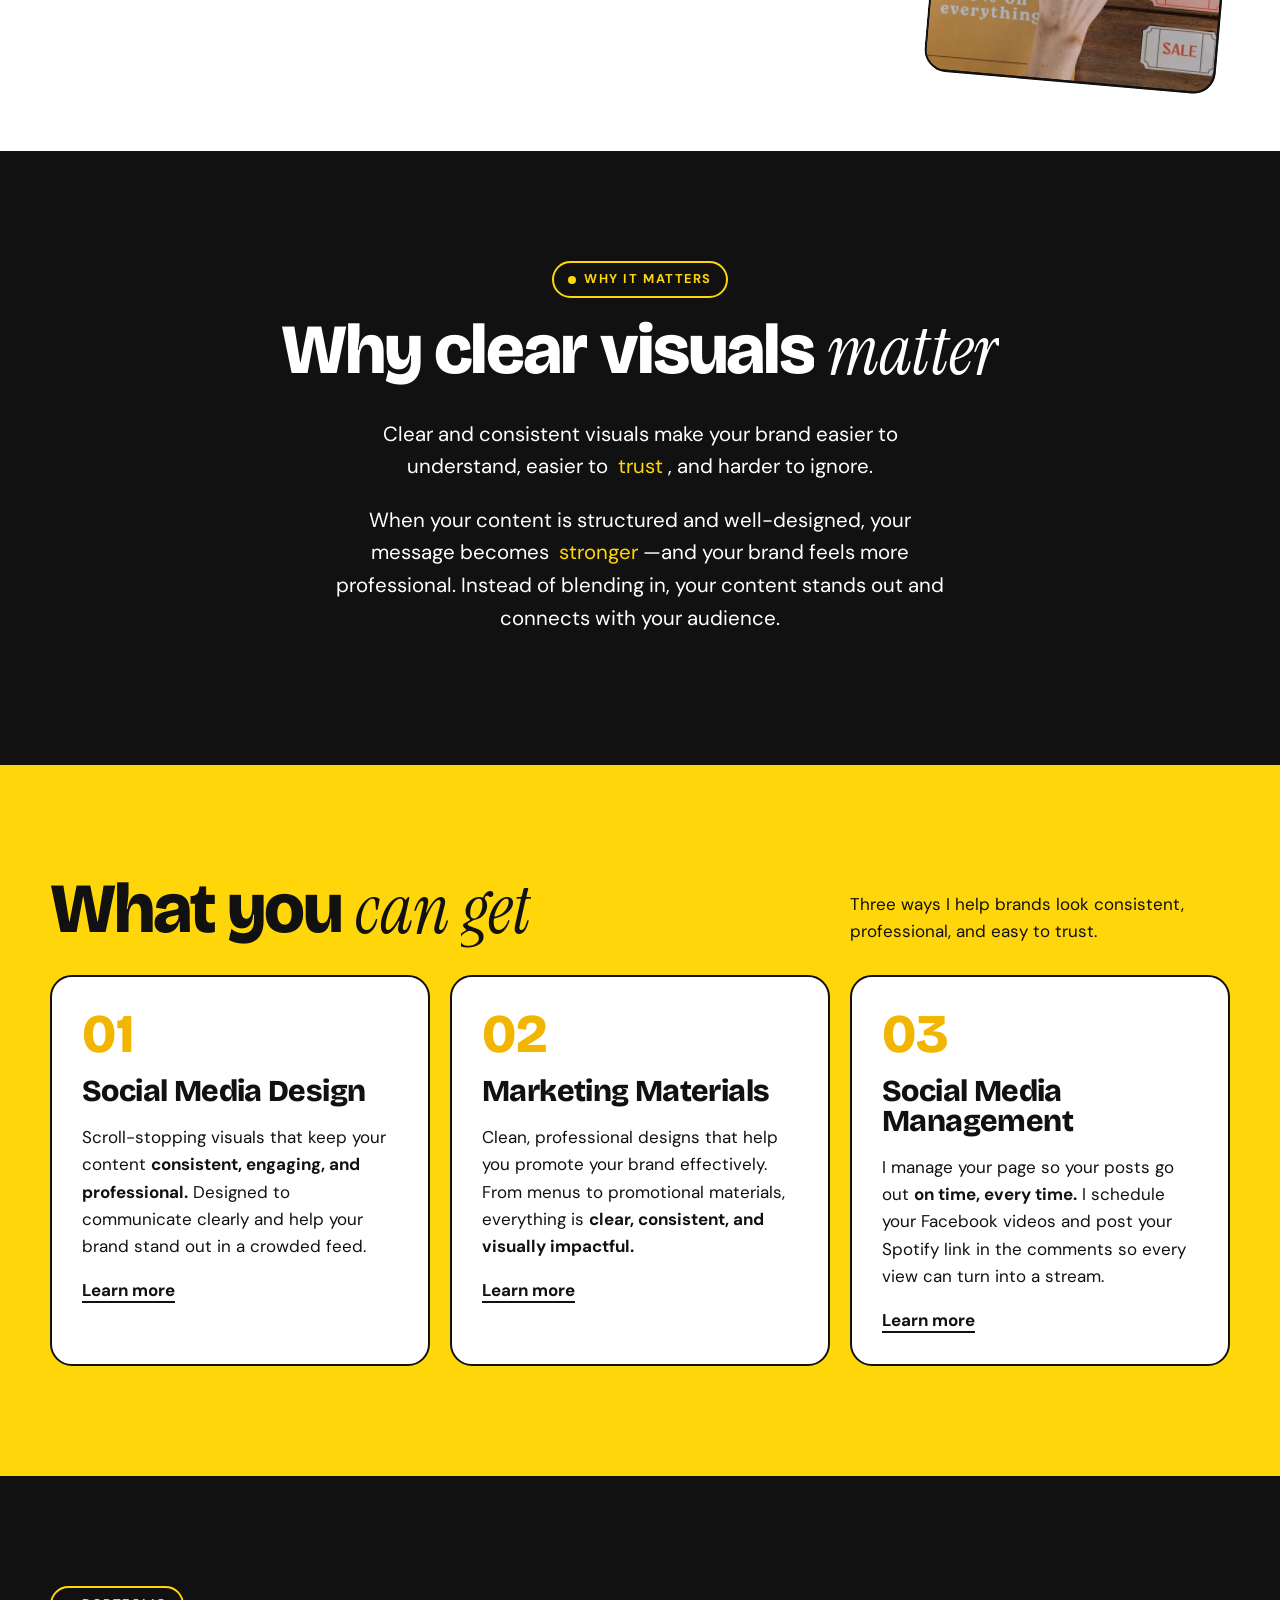
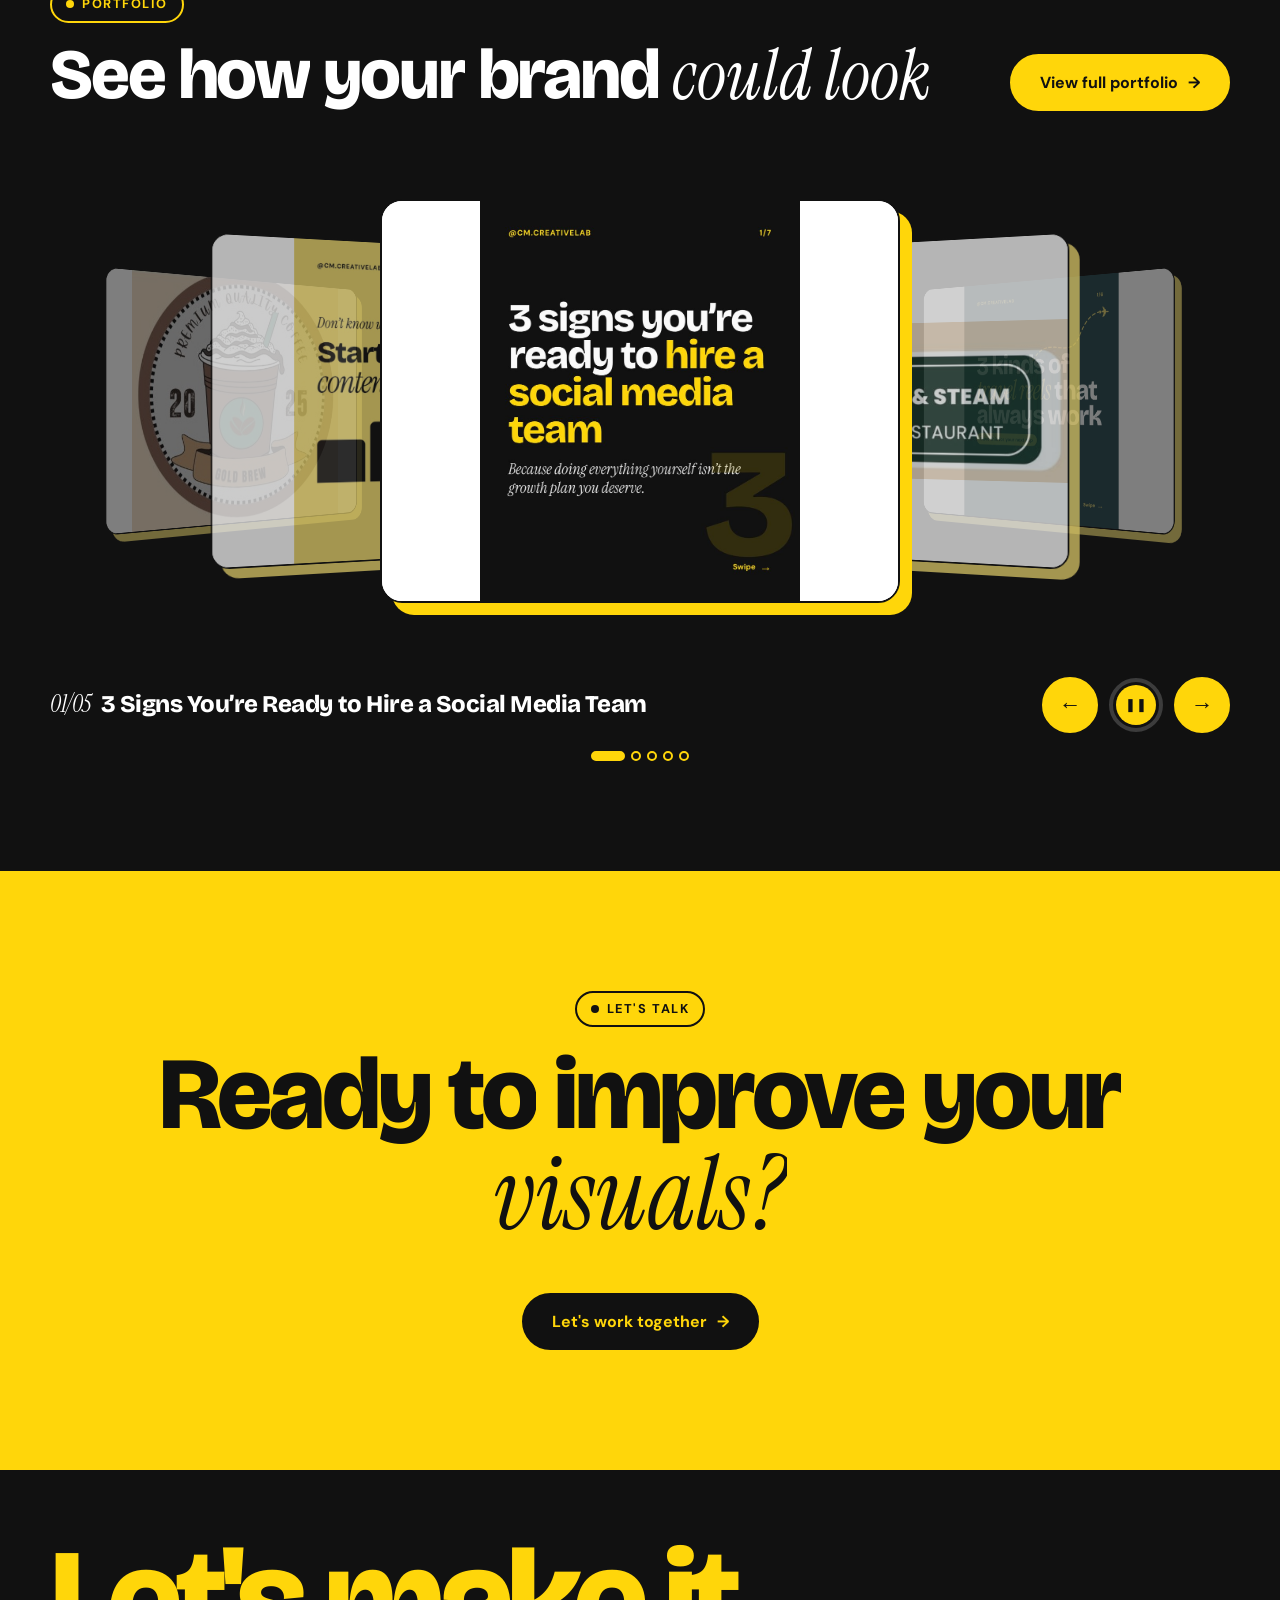
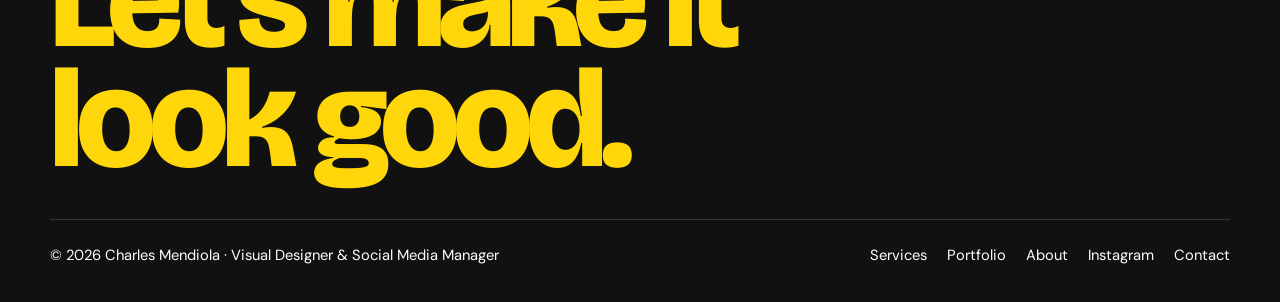
==== commit a0ba2640: "Add files via upload" ====
--- a/index.html
+++ b/index.html
@@ -95,11 +95,11 @@
           <a class="btn yellow rv" href="portfolio.html">View full portfolio</a>
         </div>
         <div class="slideshow" data-delay="4000" aria-label="Featured carousel designs">
-          <figure><img src="img/carousel-3-signs.jpg" alt="Carousel cover: 3 Signs You're Ready to Hire a Social Media Team"><figcaption>3 Signs You&rsquo;re Ready to Hire a Social Media Team</figcaption></figure>
+          <figure><img src="img/slide-signs-1.jpg" alt="Carousel cover: 3 Signs You're Ready to Hire a Social Media Team"><figcaption>3 Signs You&rsquo;re Ready to Hire a Social Media Team</figcaption></figure>
           <figure><img src="img/logo-willow-steam.jpg" alt="Willow &amp; Steam Cafe &amp; Restaurant logo"><figcaption>Willow &amp; Steam Cafe &amp; Restaurant</figcaption></figure>
-          <figure><img src="img/carousel-travel-reels.jpg" alt="Carousel cover: 3 Kinds of Travel Reels That Always Work"><figcaption>3 Kinds of Travel Reels</figcaption></figure>
+          <figure><img src="img/slide-travel-1.jpg" alt="Carousel cover: 3 Kinds of Travel Reels That Always Work"><figcaption>3 Kinds of Travel Reels</figcaption></figure>
           <figure><img src="img/logo-gold-brew.jpg" alt="Gold Brew coffee logo"><figcaption>Gold Brew</figcaption></figure>
-          <figure><img src="img/carousel-content-pillars.jpg" alt="Carousel cover: Don't know what to post? Start with your content pillars"><figcaption>Start With Your Content Pillars</figcaption></figure>
+          <figure><img src="img/slide-pillars-1.jpg" alt="Carousel cover: Don't know what to post? Start with your content pillars"><figcaption>Start With Your Content Pillars</figcaption></figure>
         </div>
       </div>
     </section>
--- a/styles.css
+++ b/styles.css
@@ -5,7 +5,7 @@
   --yellow-deep: #F2B600;
   --ink: #111111;
   --ink-2: #2B2B2B;
-  --cream: #FFF8DC;
+  --cream: #FFFFFF;
   --white: #FFFFFF;
   --r: 22px;
   --display: "Bricolage Grotesque", "Arial Black", sans-serif;
@@ -26,7 +26,7 @@
 /* ---------- Scroll progress + curtain ---------- */
 .progress { position: fixed; top: 0; left: 0; height: 4px; width: 100%; background: var(--ink); transform-origin: 0 50%; transform: scaleX(0); z-index: 100; }
 .curtain { position: fixed; inset: 0; background: var(--ink); z-index: 200; pointer-events: none; transform: translateY(0); animation: curtainUp .9s var(--ease) .1s forwards; }
-.curtain::after { content: ""; position: absolute; inset: auto 0 0 0; height: 30%; background: var(--yellow-deep); }
+.curtain::after { content: ""; position: absolute; inset: auto 0 0 0; height: 30%; background: var(--yellow); }
 .curtain.leave { animation: curtainDown .55s var(--ease) forwards; transform: translateY(100%); }
 @keyframes curtainUp { to { transform: translateY(-100%); } }
 @keyframes curtainDown { from { transform: translateY(100%); } to { transform: translateY(0); } }
@@ -94,7 +94,7 @@
 .blob { position: absolute; border-radius: 50%; background: var(--yellow-2); z-index: 0; pointer-events: none; }
 .hero .wrap { position: relative; z-index: 1; }
 .blob.b1 { width: 46vw; height: 46vw; right: -14vw; top: -12vw; animation: drift 14s ease-in-out infinite; }
-.blob.b2 { width: 22vw; height: 22vw; left: -6vw; bottom: -6vw; background: var(--yellow-deep); opacity: .35; animation: drift 11s ease-in-out infinite reverse; }
+.blob.b2 { width: 22vw; height: 22vw; left: -6vw; bottom: -6vw; background: var(--yellow-2); opacity: .7; animation: drift 11s ease-in-out infinite reverse; }
 @keyframes drift { 50% { transform: translate(-3vw, 3vw) scale(1.05); } }
 @media (max-width: 780px) { .hero-grid { grid-template-columns: 1fr; } .badge { justify-self: start; width: 130px; height: 130px; } }
 
@@ -273,3 +273,33 @@
 .dark .cf-dots button { border-color: var(--yellow); }
 .dark .cf-dots button.on { background: var(--yellow); }
 .dark .cf-btn:hover { background: var(--cream); color: var(--ink); }
+
+/* ---------- Instagram-style carousel posts ---------- */
+.posts { display: grid; grid-template-columns: repeat(2, minmax(0, 1fr)); gap: 34px; max-width: 880px; margin: 0 auto; }
+@media (max-width: 760px) { .posts { grid-template-columns: 1fr; max-width: 460px; } }
+.post { background: var(--white); border: 2px solid var(--ink); border-radius: 26px; overflow: hidden; box-shadow: 10px 10px 0 var(--ink); transition: transform .45s var(--ease), box-shadow .45s var(--ease); }
+.post:hover { transform: translate(-4px, -4px); box-shadow: 14px 14px 0 var(--ink); }
+.post-head { display: flex; align-items: center; gap: 12px; padding: 14px 16px; }
+.post-head .av { width: 40px; height: 40px; border-radius: 50%; background: var(--yellow); border: 2px solid var(--ink); display: grid; place-items: center; font: 800 .8rem var(--display); flex: none; }
+.post-head b { display: block; font-size: .95rem; line-height: 1.2; }
+.post-head small { color: #666; font-size: .8rem; }
+.post-count { margin-left: auto; background: var(--ink); color: var(--yellow); font-size: .78rem; font-weight: 700; padding: 4px 10px; border-radius: 99px; font-variant-numeric: tabular-nums; }
+.post-media { position: relative; }
+.post-track { display: flex; overflow-x: auto; scroll-snap-type: x mandatory; scroll-behavior: smooth; scrollbar-width: none; aspect-ratio: 4 / 5; background: #eee; outline: none; }
+.post-track::-webkit-scrollbar { display: none; }
+.post-track img { flex: 0 0 100%; width: 100%; height: 100%; object-fit: cover; scroll-snap-align: start; user-select: none; -webkit-user-drag: none; }
+.post-btn { position: absolute; top: 50%; translate: 0 -50%; width: 42px; height: 42px; border-radius: 50%; border: 2px solid var(--ink); background: var(--white); color: var(--ink);
+            font-size: 1.6rem; line-height: 1; cursor: pointer; display: grid; place-items: center; opacity: 0; transition: opacity .3s, background .2s, scale .2s; }
+.post-btn.prev { left: 12px; } .post-btn.next { right: 12px; }
+.post:hover .post-btn, .post-btn:focus-visible { opacity: 1; }
+.post-btn:hover { background: var(--yellow); scale: 1.08; }
+.post-btn[disabled] { opacity: 0 !important; pointer-events: none; }
+@media (hover: none) { .post-btn { opacity: .9; } }
+.post-dots { display: flex; justify-content: center; gap: 5px; padding: 12px 0 2px; }
+.post-dots i { width: 7px; height: 7px; border-radius: 50%; background: #cfcfcf; transition: background .3s, scale .3s; }
+.post-dots i.on { background: var(--ink); scale: 1.25; }
+.post-foot { padding: 6px 18px 20px; }
+.post-foot h3 { font-size: 1.25rem; margin: 6px 0 2px; }
+.post-foot p { margin: 0; color: #666; font-size: .9rem; }
+.post .swipe-hint { animation: nudge 1.6s var(--ease) 1; }
+@keyframes nudge { 30% { transform: translateX(-38px); } 60% { transform: none; } }
